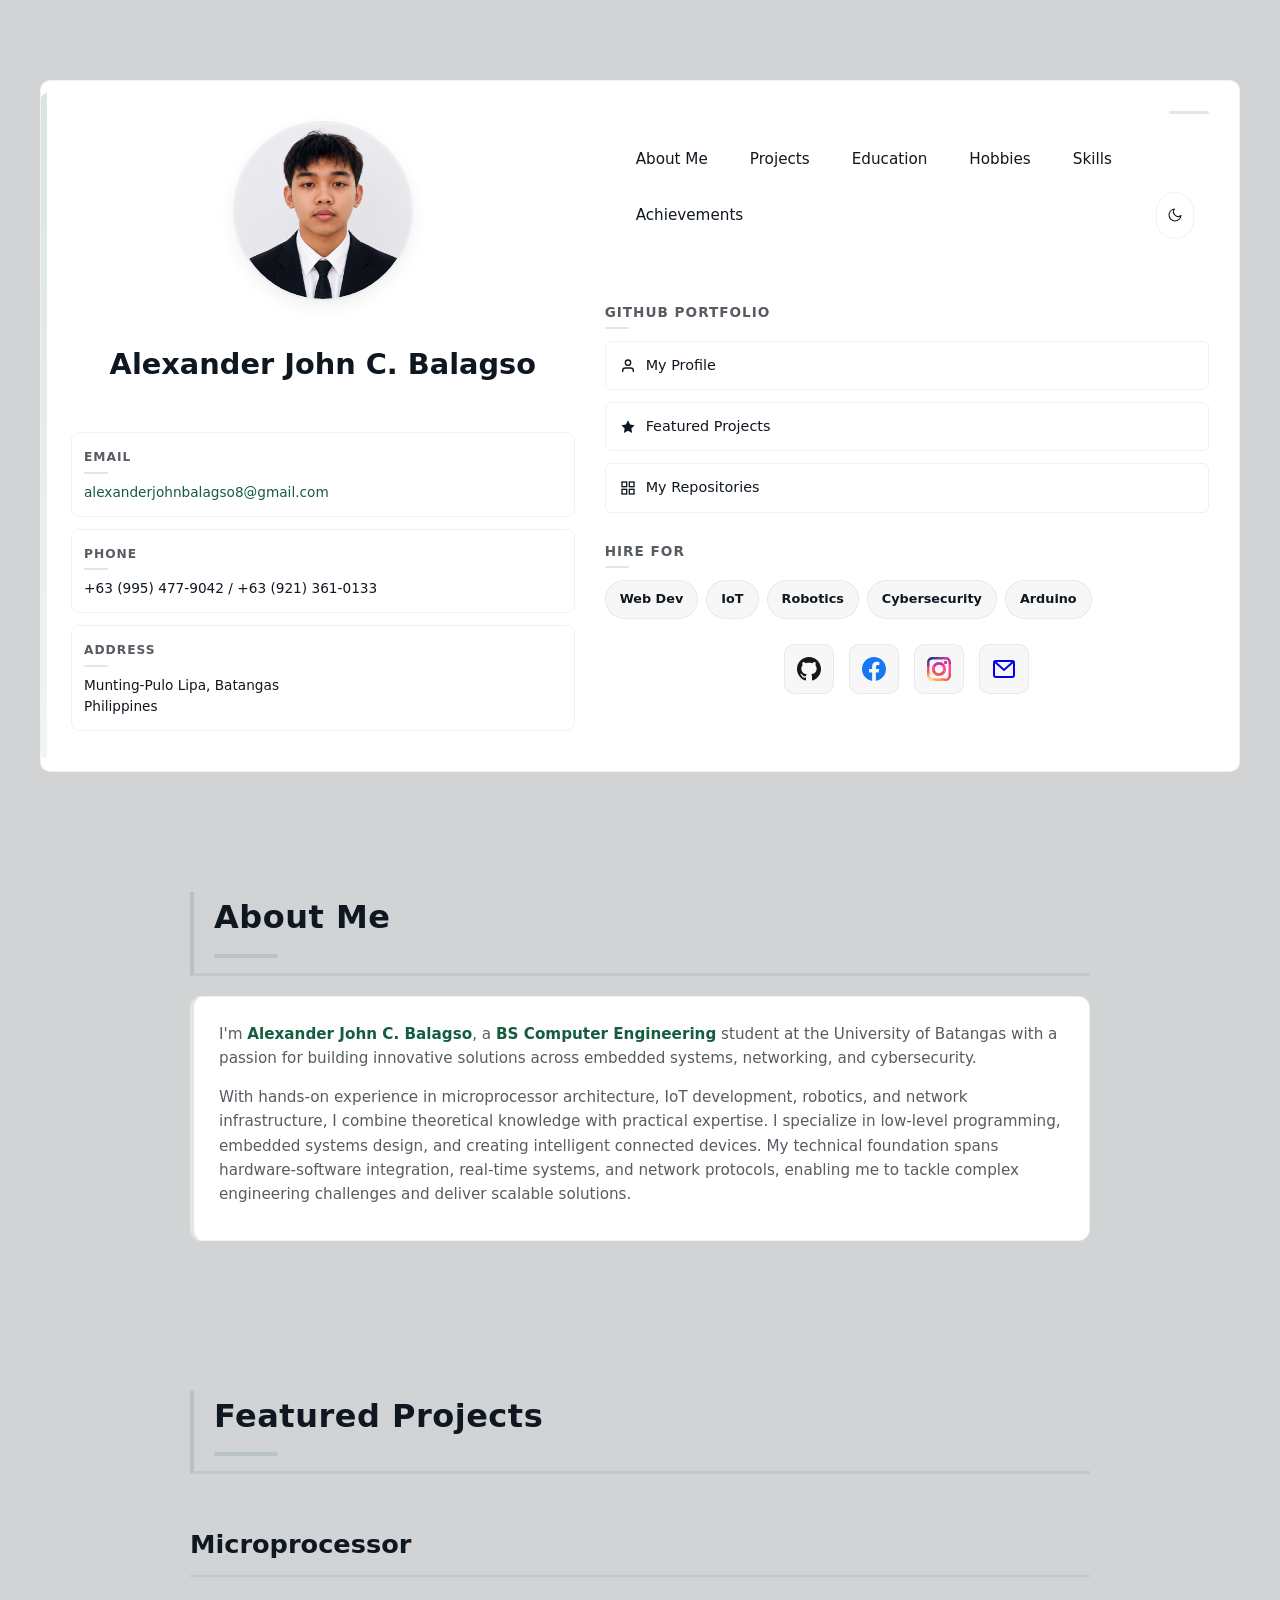
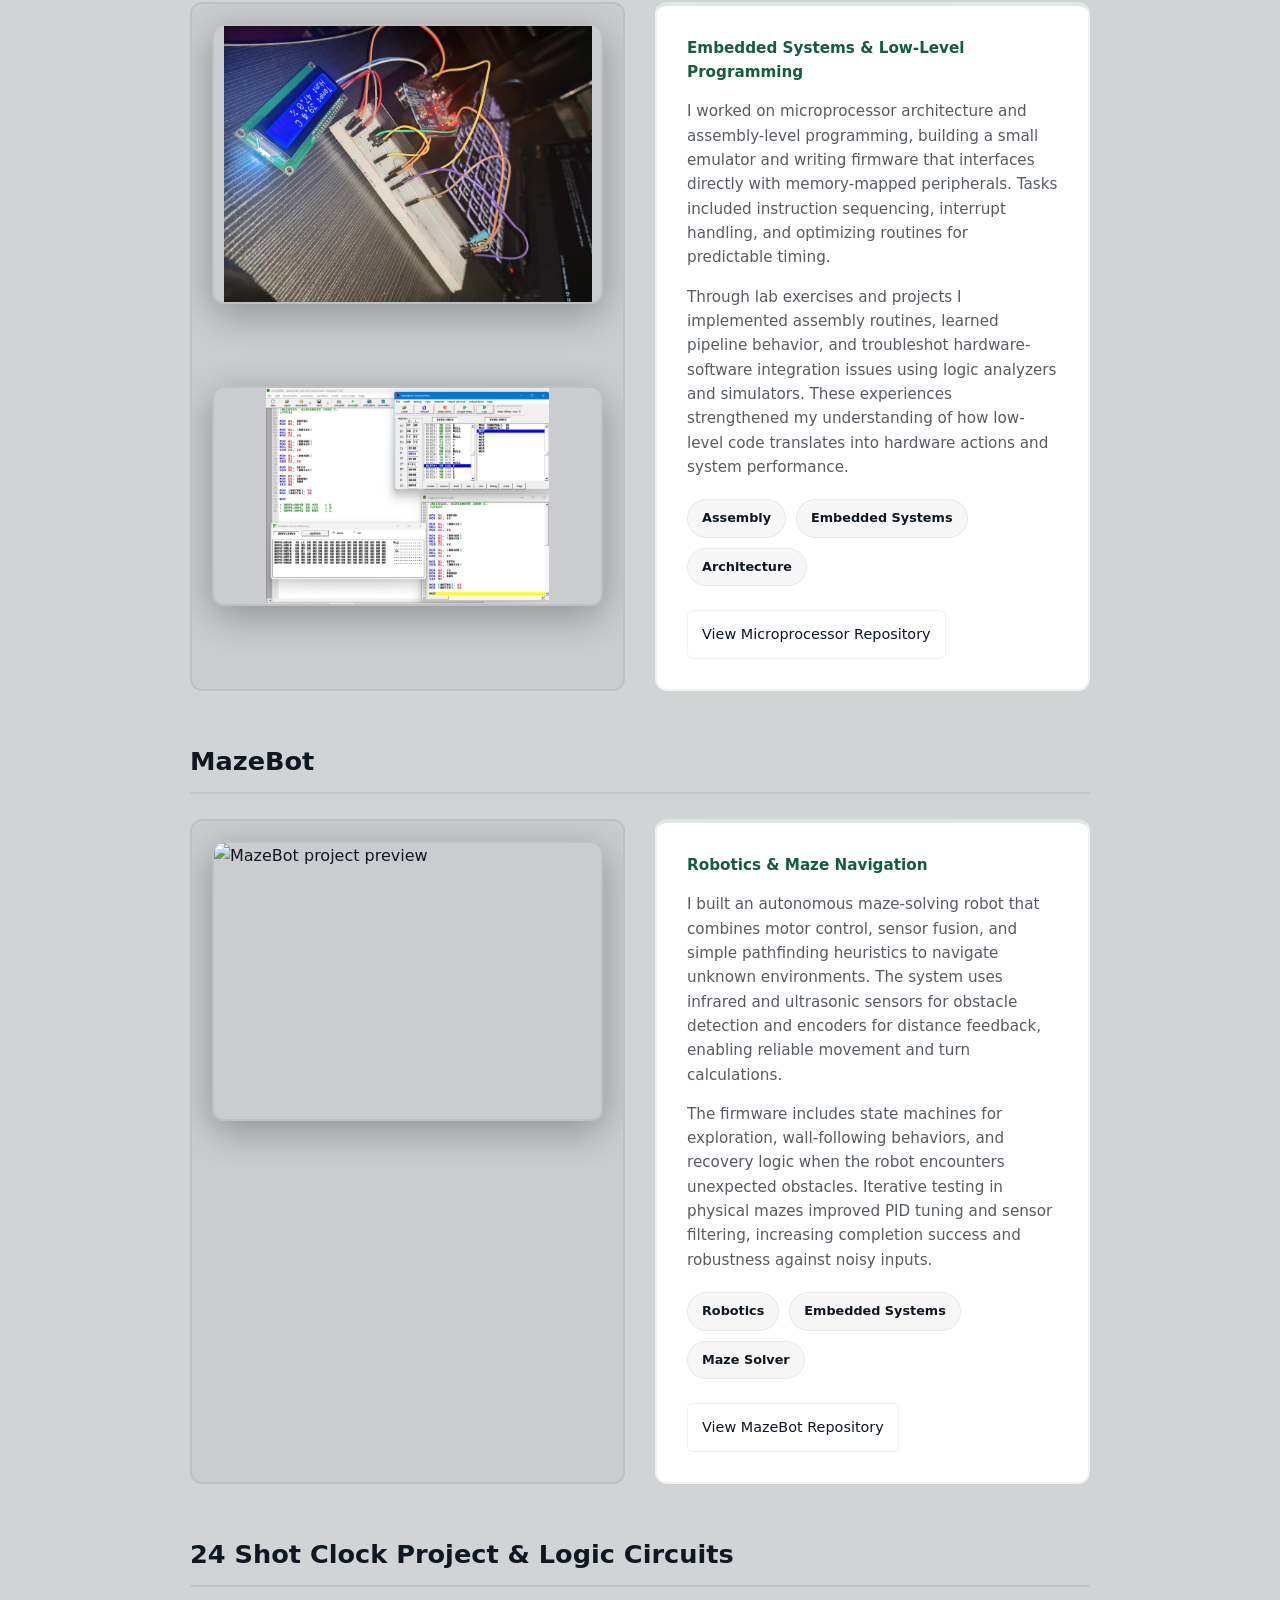
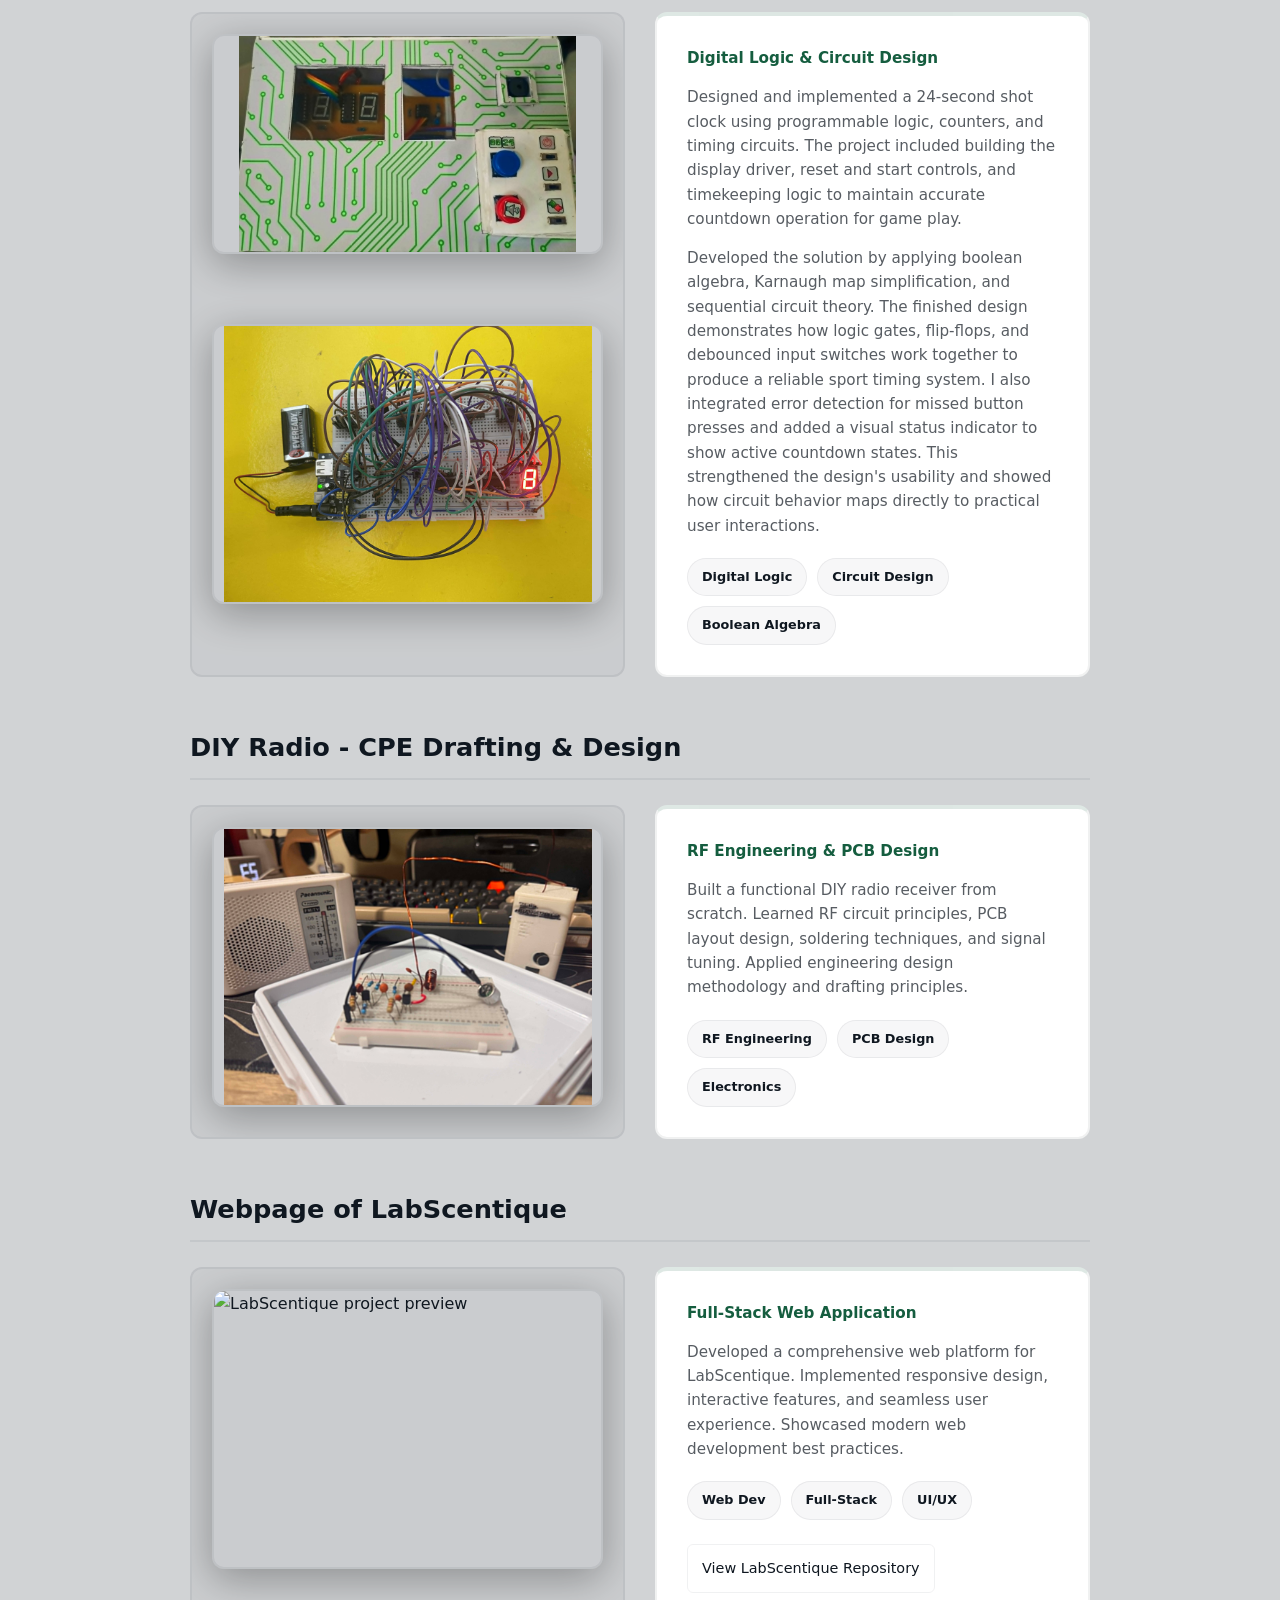
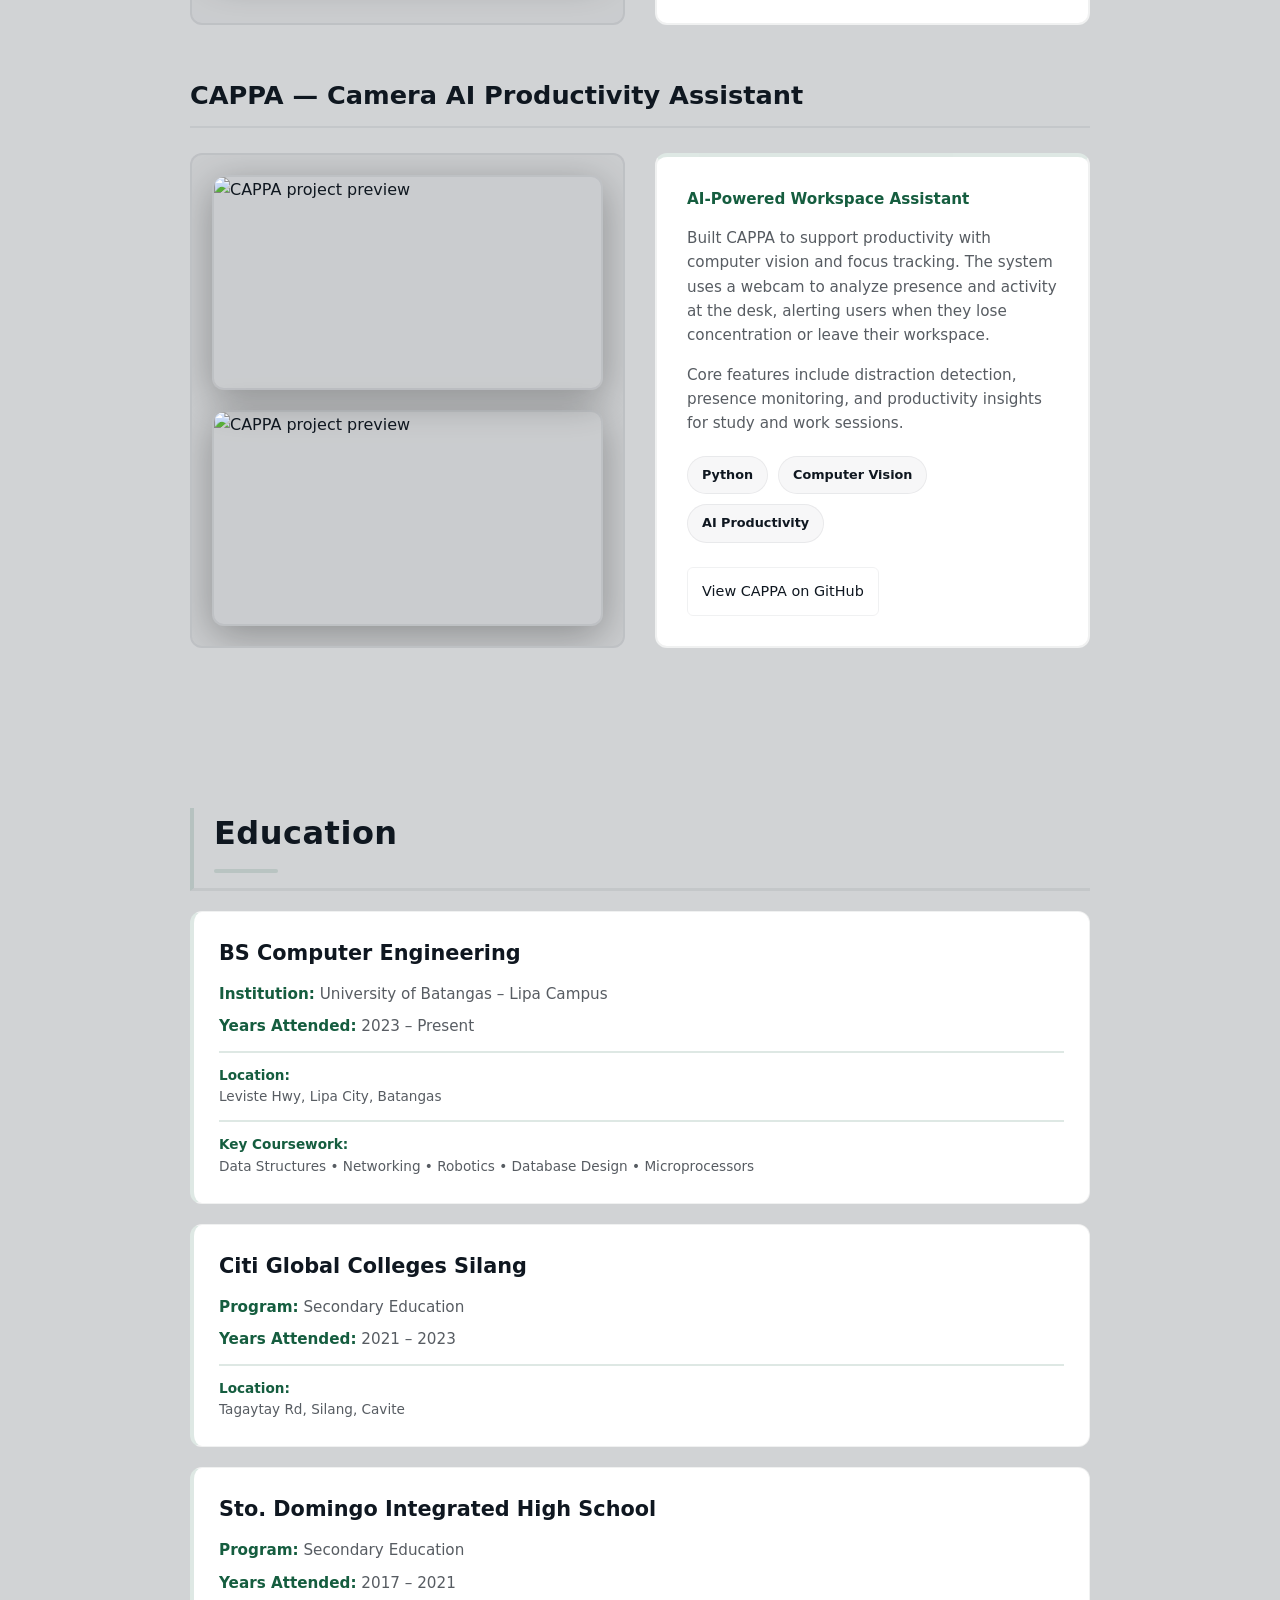
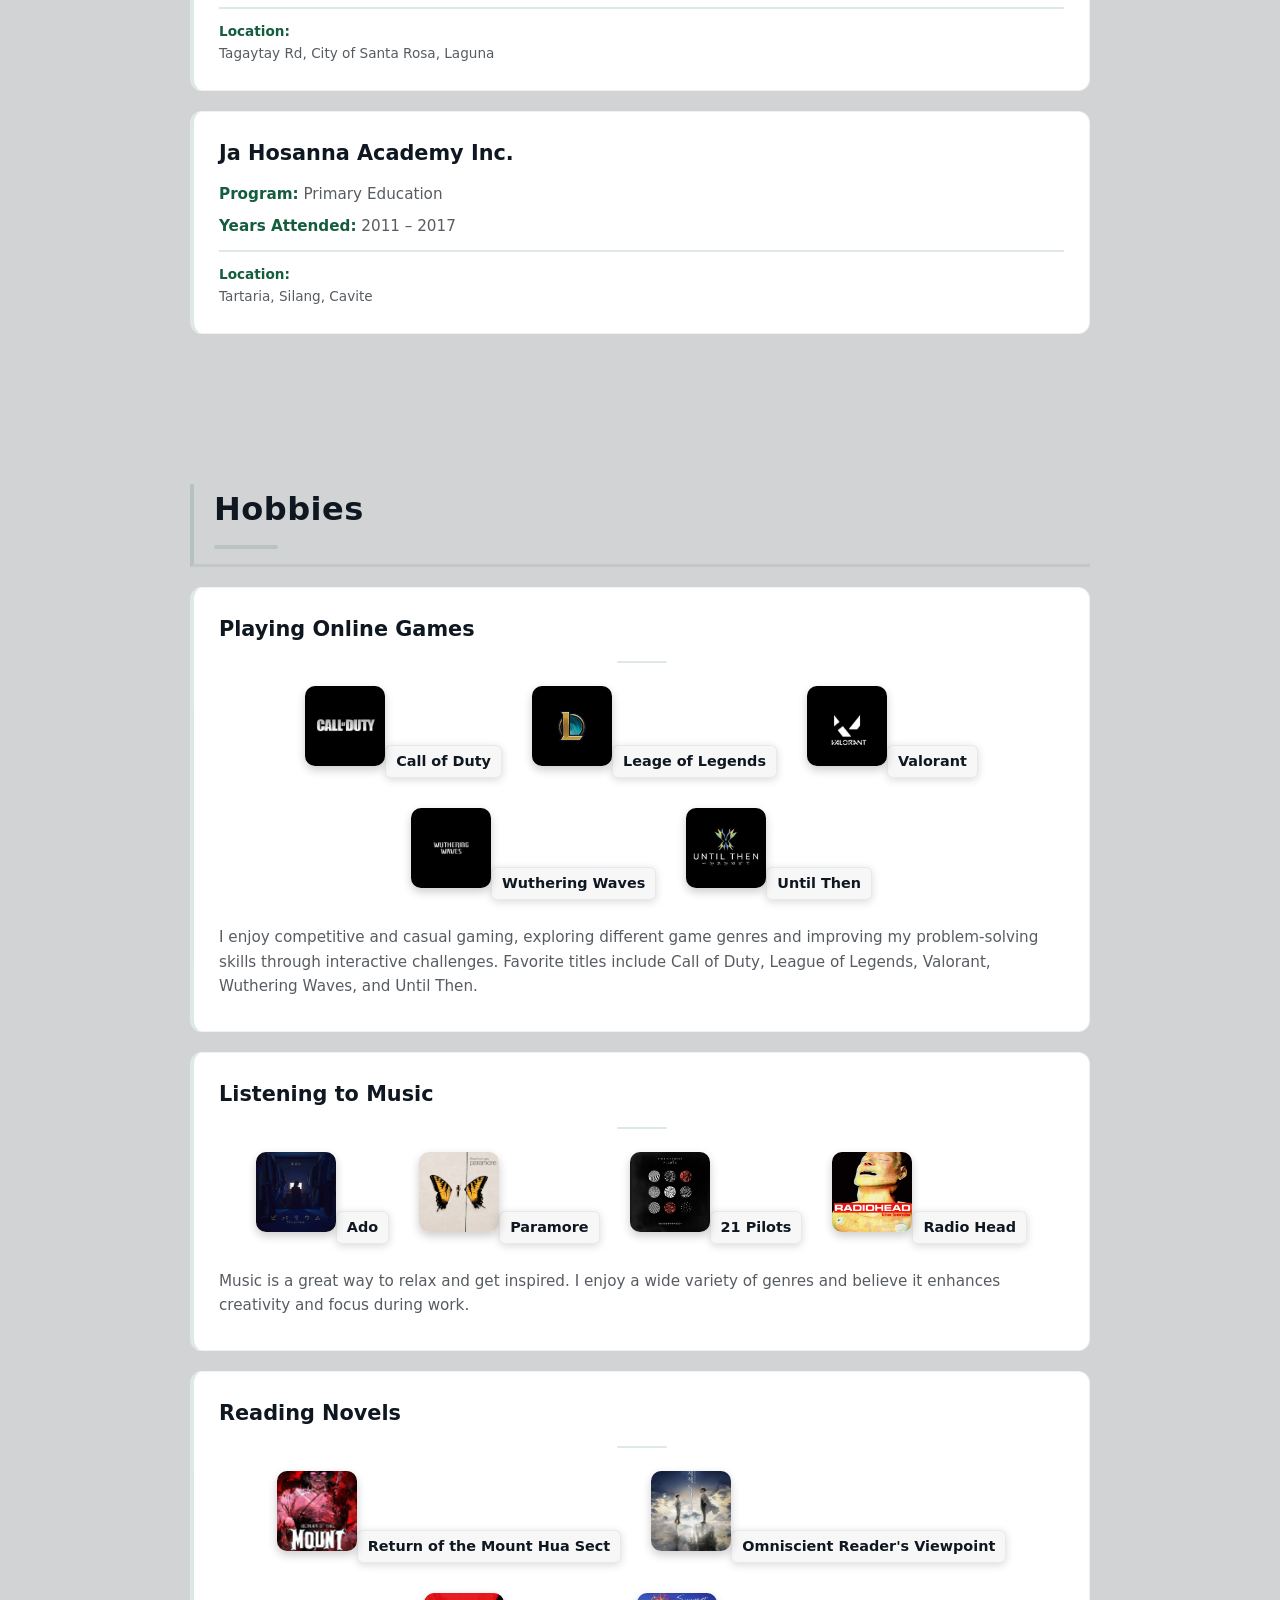
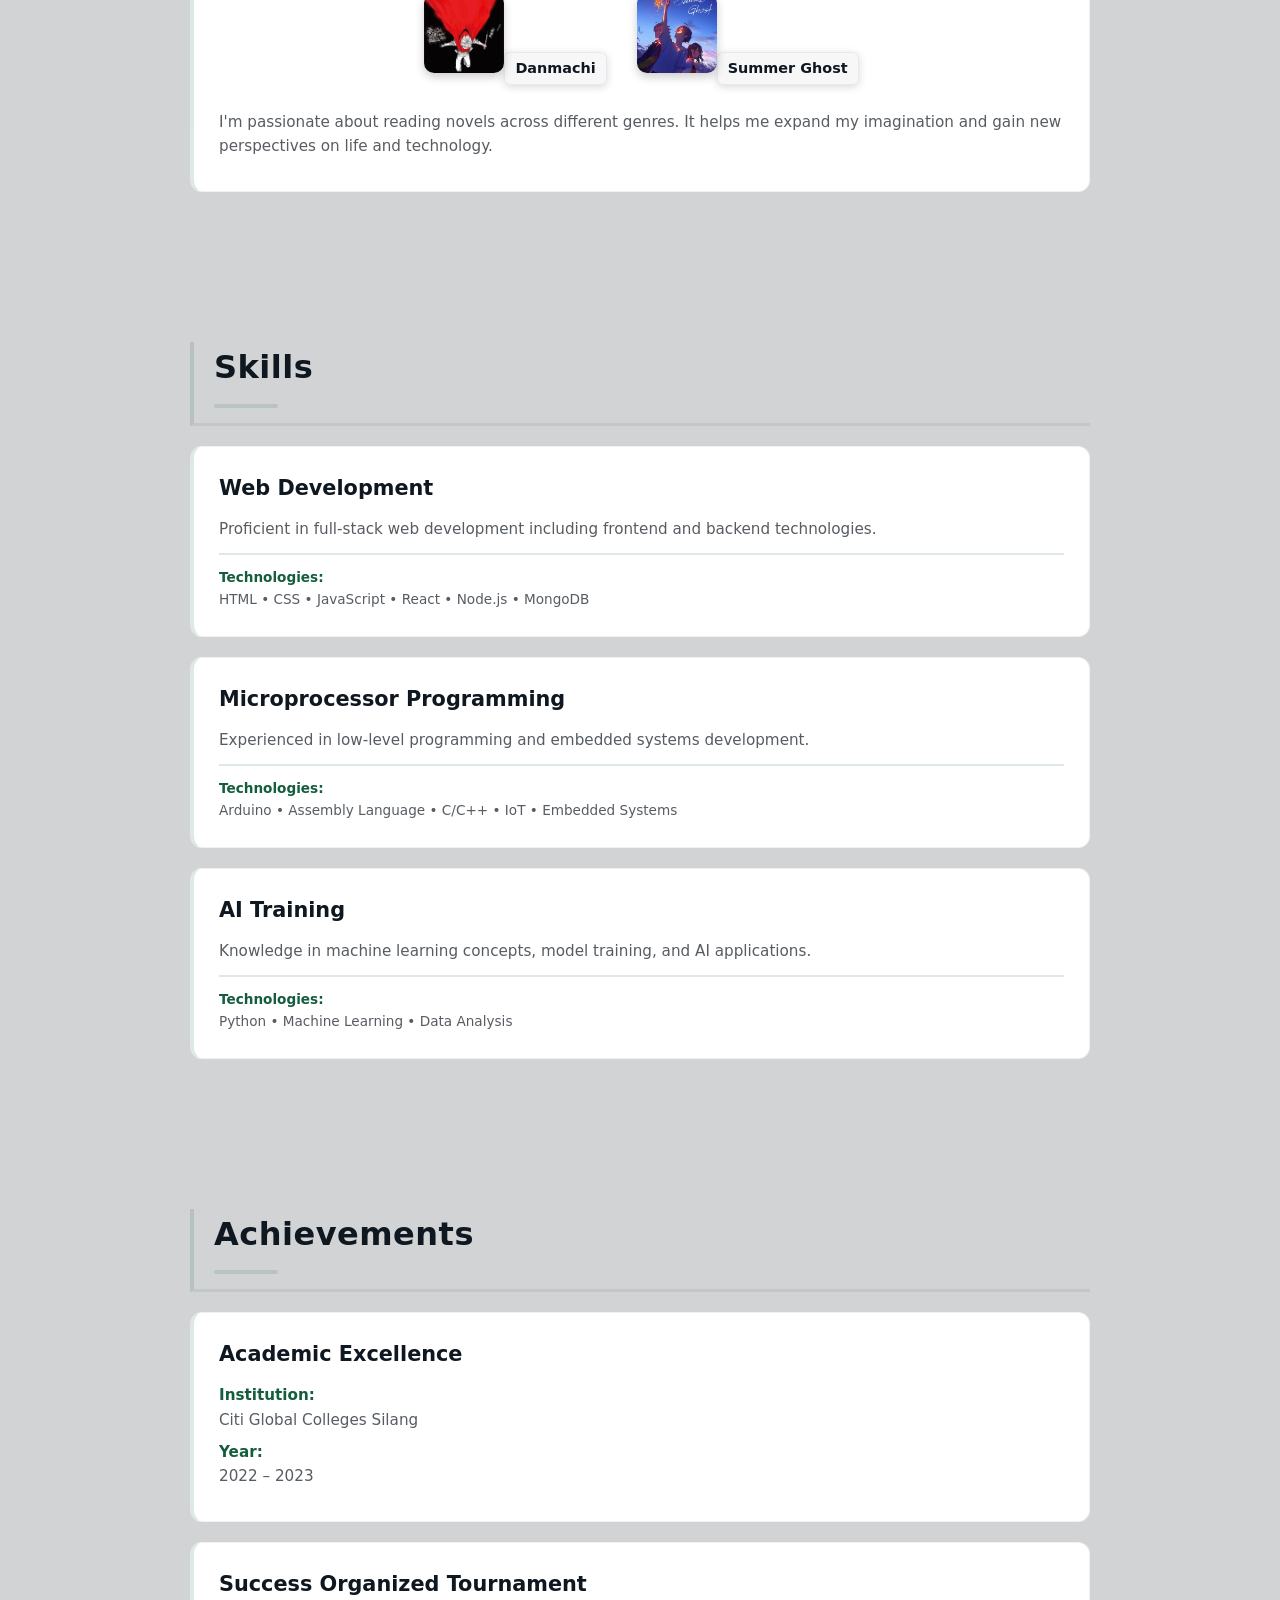
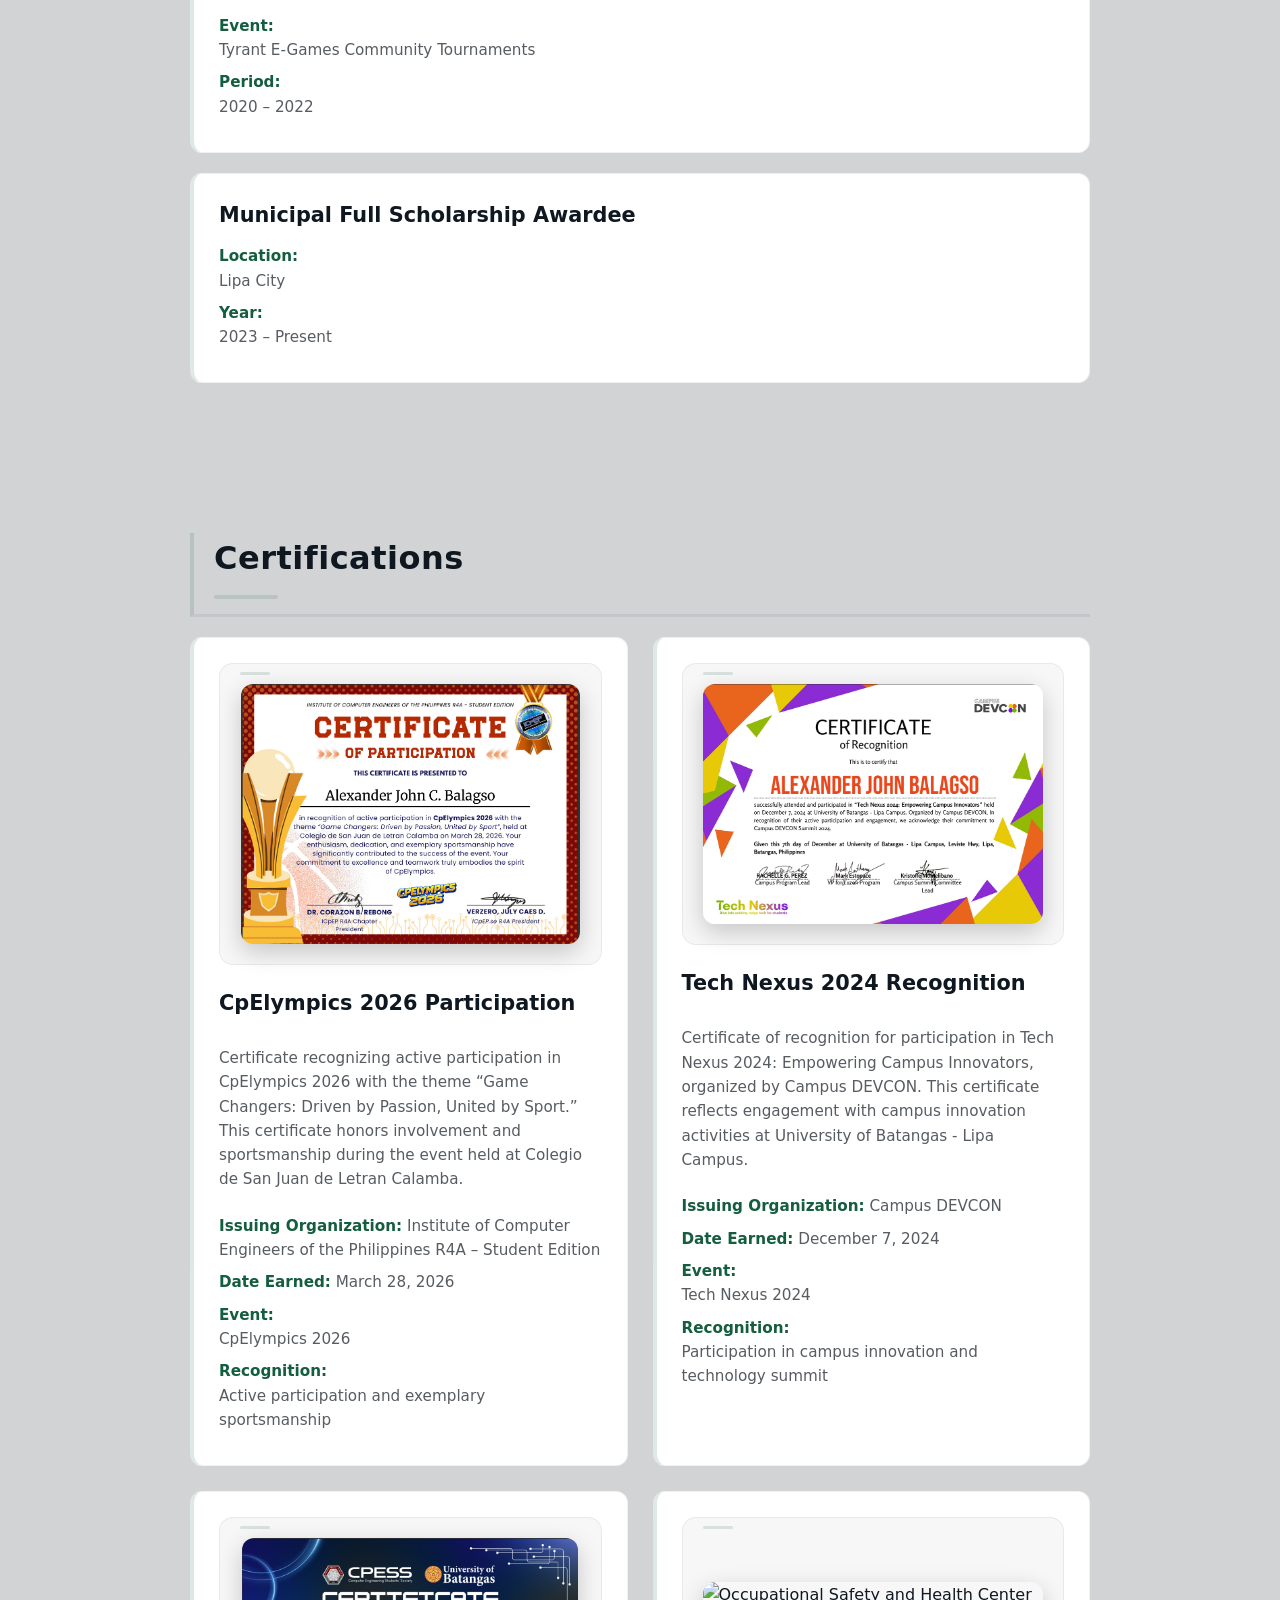
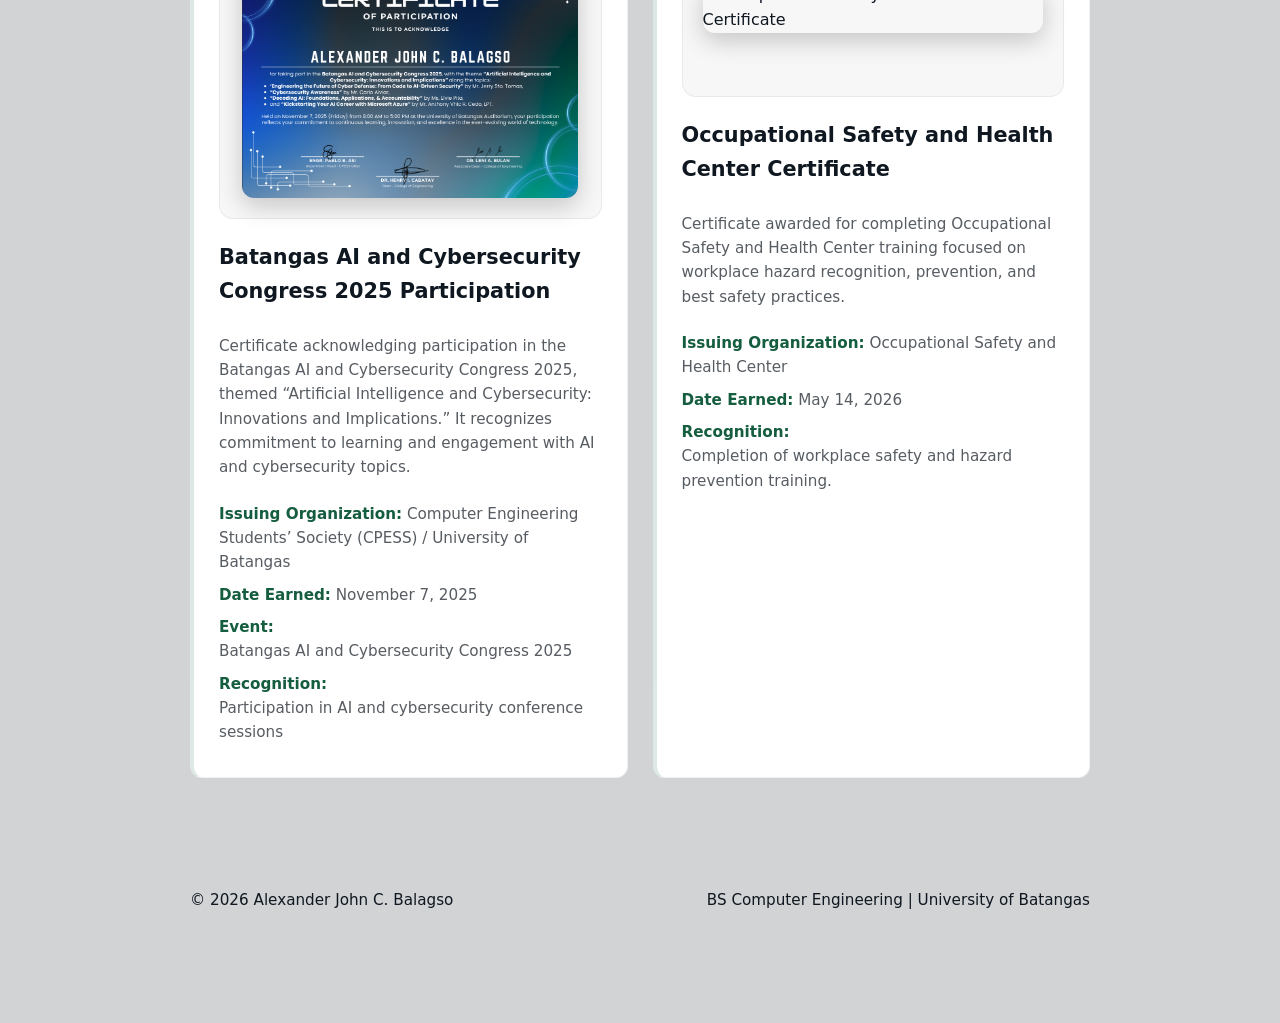
==== index.html @ 4a4a16a1 "Replace videos with images and add thumbnails Remove large project video files and replace in-page v" ====
<!DOCTYPE html>
<html lang="en">
<head>
  <meta charset="UTF-8">
  <meta name="viewport" content="width=device-width, initial-scale=1.0">
  <title>Alexander John C. Balagso - Portfolio</title>
  <link rel="stylesheet" href="styles.css">
</head>
<body>
  <div class="container">
    <!-- Main Content -->
    <div class="main-content">
      <!-- Hero Section with Profile -->
      <section class="hero-section">
        <div class="hero-content">
          <div class="hero-profile">
            <div class="profile-image-wrapper">
              <div class="profile-image">
                <img src="assets/Profile.jpg" alt="Profile">
              </div>
            </div>
            <h1>Alexander John C. Balagso</h1>
            <div class="profile-info-row">
              <div class="info-block">
                <div class="info-label">Email</div>
                <div class="info-content">
                  <a href="mailto:alexanderjohnbalagso8@gmail.com">alexanderjohnbalagso8@gmail.com</a>
                </div>
              </div>
              <div class="info-block">
                <div class="info-label">Phone</div>
                <div class="info-content">+63 (995) 477-9042 / +63 (921) 361-0133</div>
              </div>
              <div class="info-block">
                <div class="info-label">Address</div>
                <div class="info-content">
                  Munting-Pulo Lipa, Batangas<br>
                  Philippines
                </div>
              </div>
            </div>
          </div>

          <div class="hero-info">
            <nav class="hero-navigation">
              <a href="#aboutme" class="nav-link">About Me</a>
              <a href="#projects" class="nav-link">Projects</a>
              <a href="#education" class="nav-link">Education</a>
              <a href="#hobbies" class="nav-link">Hobbies</a>
              <a href="#skills" class="nav-link">Skills</a>
              <a href="#achievements" class="nav-link">Achievements</a>
              <button id="theme-toggle" class="theme-toggle" aria-label="Toggle theme" aria-pressed="false"></button>
            </nav>

            <div class="portfolio-section">
              <div class="info-label">GitHub Portfolio</div>
              <div class="portfolio-links">
                <a href="https://github.com/Comp-Alex" target="_blank" class="portfolio-link">
                  <svg viewBox="0 0 24 24" fill="none" stroke="currentColor" stroke-width="2" width="16" height="16">
                    <path d="M20 21v-2a4 4 0 0 0-4-4H8a4 4 0 0 0-4 4v2"></path>
                    <circle cx="12" cy="7" r="4"></circle>
                  </svg>
                  My Profile
                </a>
                <a href="https://github.com/Comp-Alex/LabScentique" target="_blank" class="portfolio-link">
                  <svg viewBox="0 0 24 24" fill="currentColor" width="16" height="16">
                    <path d="M12 2l3.09 6.26L22 9.27l-5 4.87 1.18 6.88L12 17.77l-6.18 3.25L7 14.14 2 9.27l6.91-1.01L12 2z"/>
                  </svg>
                  Featured Projects
                </a>
                <a href="https://github.com/Comp-Alex?tab=repositories" target="_blank" class="portfolio-link">
                  <svg viewBox="0 0 24 24" fill="none" stroke="currentColor" stroke-width="2" width="16" height="16">
                    <rect x="3" y="3" width="7" height="7"></rect>
                    <rect x="14" y="3" width="7" height="7"></rect>
                    <rect x="14" y="14" width="7" height="7"></rect>
                    <rect x="3" y="14" width="7" height="7"></rect>
                  </svg>
                  My Repositories
                </a>
              </div>
            </div>

            <div class="hire-section">
              <div class="info-label">Hire For</div>
              <div class="tag-list">
                <div class="hire-tag">Web Dev</div>
                <div class="hire-tag">IoT</div>
                <div class="hire-tag">Robotics</div>
                <div class="hire-tag">Cybersecurity</div>
                <div class="hire-tag">Arduino</div>
              </div>
            </div>

            <div class="social-links">
              <a href="https://github.com/Comp-Alex" target="_blank" title="GitHub" class="github-icon">
                <svg viewBox="0 0 24 24" fill="#181717" xmlns="http://www.w3.org/2000/svg">
                  <path d="M12 0c-6.626 0-12 5.373-12 12 0 5.302 3.438 9.8 8.207 11.387.599.111.793-.261.793-.577v-2.234c-3.338.726-4.033-1.416-4.033-1.416-.546-1.387-1.333-1.756-1.333-1.756-1.089-.745.083-.729.083-.729 1.205.084 1.839 1.237 1.839 1.237 1.07 1.834 2.807 1.304 3.492.997.107-.775.418-1.305.762-1.604-2.665-.305-5.467-1.334-5.467-5.931 0-1.311.469-2.381 1.236-3.221-.124-.303-.535-1.524.117-3.176 0 0 1.008-.322 3.301 1.23.957-.266 1.983-.399 3.003-.404 1.02.005 2.047.138 3.006.404 2.291-1.552 3.297-1.23 3.297-1.23.653 1.653.242 2.874.118 3.176.77.84 1.235 1.911 1.235 3.221 0 4.609-2.807 5.624-5.479 5.921.43.372.823 1.102.823 2.222v3.293c0 .319.192.694.801.576 4.765-1.589 8.199-6.086 8.199-11.386 0-6.627-5.373-12-12-12z"/>
                </svg>
              </a>
              <a href="https://www.facebook.com/Alexsu19" target="_blank" title="Facebook">
                <svg viewBox="0 0 24 24" fill="#1877F2" xmlns="http://www.w3.org/2000/svg">
                  <path d="M24 12.073c0-6.627-5.373-12-12-12s-12 5.373-12 12c0 5.99 4.388 10.954 10.125 11.854v-8.385H7.078v-3.47h3.047V9.43c0-3.007 1.792-4.669 4.533-4.669 1.312 0 2.686.235 2.686.235v2.953H15.83c-1.491 0-1.956.925-1.956 1.874v2.25h3.328l-.532 3.47h-2.796v8.385C19.612 23.027 24 18.062 24 12.073z"/>
                </svg>
              </a>
              <a href="https://www.instagram.com/alexander_balagso" target="_blank" title="Instagram">
                <svg viewBox="0 0 512 512" xmlns="http://www.w3.org/2000/svg">
                  <path style="fill:#FDE494;" d="M114.759,512h61.103l-96.414-61.793L0.198,403.898C3.659,464.09,53.716,512,114.759,512z"/>
                  <path style="fill:#FEA150;" d="M335.448,476.69l-69.006-17.655H114.759c-34.072,0-61.793-27.721-61.793-61.793v-33.876
            	l-26.483-28.42L0,339.628v57.613c0,2.236,0.072,4.454,0.198,6.657L175.862,512h208.767L335.448,476.69z"/>
                  <path style="fill:#FF5D4A;" d="M441.655,440.14c-11.244,11.637-26.993,18.894-44.414,18.894H266.442L384.629,512h12.612
            	c41.202,0,77.396-21.829,97.64-54.527l-27.022-16.094L441.655,440.14z"/>
                  <path style="fill:#E45261;" d="M459.034,326.014v71.228c0,16.652-6.633,31.775-17.379,42.899l53.227,17.333
            	C505.728,439.954,512,419.318,512,397.241v-62.805l-27.396-15.391L459.034,326.014z"/>
                  <polygon style="fill:#FF4D95;" points="512,149.19 483.797,142.474 459.034,157.3 459.034,326.014 512,334.436 "/>
                  <path style="fill:#CB319C;" d="M512,114.759c0-57.633-42.708-105.473-98.136-113.55L344.43,30.101l-35.183,22.865h87.994
            	c34.072,0,61.793,27.721,61.793,61.793V157.3L512,149.19V114.759z"/>
                  <path style="fill:#8A3293;" d="M317.732,0l-65.682,24.636l-51.805,28.33h109.002L413.864,1.208C408.435,0.417,402.887,0,397.241,0
            	H317.732z"/>
                  <path style="fill:#FF5D4A;" d="M256,406.069c18.358,0,35.954-3.32,52.226-9.38l-86.02-39.047l-91.178-18.657
            	C157.946,379.39,203.913,406.069,256,406.069z"/>
                  <path style="fill:#E45261;" d="M329.153,305.358c-15.883,23.465-42.748,38.918-73.153,38.918c-40.273,0-74.308-27.118-84.867-64.046
            	l-23.682-14.801l-40.847,4.538c2.353,25.345,11.014,48.887,24.425,69.017l177.198,57.705c38.303-14.264,69.237-43.757,85.458-81.068
            	l-31.753-16.085L329.153,305.358z"/>
                  <g>
            	<path style="fill:#FF4D95;" d="M167.724,256c0-21.878,8.018-41.907,21.247-57.346l-37.658-5.268l-38.25,16.892
            		c-4.625,14.422-7.132,29.784-7.132,45.722c0,4.712,0.244,9.365,0.671,13.966l64.53,10.262
            		C168.929,272.524,167.724,264.403,167.724,256z"/>
            	<path style="fill:#FF4D95;" d="M406.069,256c0-32.138-10.159-61.946-27.428-86.39l-37.397-5.308l-38.418,16.917
            		c24.873,15.631,41.45,43.298,41.45,74.781c0,18.27-5.58,35.261-15.123,49.358l64.531,10.262
            		C401.634,297.334,406.069,277.18,406.069,256z"/>
                  </g>
                  <g>
            	<path style="fill:#CB319C;" d="M256,167.724c17.194,0,33.242,4.959,46.826,13.495l75.815-11.609
            		c-27.196-38.493-72.03-63.679-122.641-63.679c-66.81,0-123.554,43.889-142.937,104.345l75.908-11.624
            		C205.173,179.742,229.203,167.724,256,167.724z"/>
            	<path style="fill:#CB319C;" d="M397.241,150.069c19.47,0,35.31-15.84,35.31-35.31s-15.84-35.31-35.31-35.31
            		c-19.47,0-35.31,15.84-35.31,35.31S377.771,150.069,397.241,150.069z"/>
                  </g>
                  <polygon style="fill:#FF5D4A;" points="52.966,313.564 27.47,300.847 0,296.316 0,339.629 52.966,363.366 "/>
                  <polygon style="fill:#E45261;" points="0,253.014 0,296.316 52.966,313.564 52.966,261.437 25.446,251.543 "/>
                  <polygon style="fill:#FF4D95;" points="52.966,219.479 25.749,219.233 0,227.59 0,253.014 52.966,261.437 "/>
                  <polygon style="fill:#CB319C;" points="52.966,179.757 24.911,182.603 0,205.962 0,227.59 52.966,219.479 "/>
                  <polygon style="fill:#8A3293;" points="0,205.962 52.966,179.757 52.966,119.362 21.9,122.333 0,143.241 "/>
                  <path style="fill:#523494;" d="M205.059,0L84.206,46.481L1.387,96.928C0.477,102.741,0,108.695,0,114.759v28.482l52.966-23.878
            	v-4.605c0-34.072,27.721-61.793,61.793-61.793h85.487L317.732,0H205.059z"/>
                  <path style="fill:#2D2D87;" d="M114.759,0C57.545,0,9.978,42.088,1.387,96.928L205.059,0H114.759z"/>
                </svg>
              </a>
              <a href="mailto:alexanderjohnbalagso8@gmail.com" target="_blank" title="Gmail">
                <svg viewBox="0 0 24 24" fill="none" stroke="currentColor" stroke-width="2">
                  <rect x="2" y="4" width="20" height="16" rx="2"></rect>
                  <path d="M22 4 L12 13 L2 4"></path>
                </svg>
              </a>
            </div>
          </div>
        </div>
      </section>
   
      <!-- About Me Section -->
      <div class="detail-section" id="aboutme">
        <h2 class="section-title">About Me</h2>
        <div class="detail-cards">
          <div class="detail-card">
            <p>I'm <span class="highlight">Alexander John C. Balagso</span>, a <span class="program">BS Computer Engineering</span> student at the University of Batangas with a passion for building innovative solutions across embedded systems, networking, and cybersecurity.</p>
            <p style="margin-top: 15px;">With hands-on experience in microprocessor architecture, IoT development, robotics, and network infrastructure, I combine theoretical knowledge with practical expertise. I specialize in low-level programming, embedded systems design, and creating intelligent connected devices. My technical foundation spans hardware-software integration, real-time systems, and network protocols, enabling me to tackle complex engineering challenges and deliver scalable solutions.</p>
          </div>
        </div>
      </div>

      <!-- Featured Projects Section -->
      <div class="detail-section" id="projects">
        <h2 class="section-title">Featured Projects</h2>
        
        <!-- Microprocessor Project -->
        <div class="project-category">
          <h3 class="project-category-title">Microprocessor</h3>
          <div class="project-container">
            <div class="project-collage">
              <img src="assets/Micrprocessor.jpg" alt="Microprocessor" class="collage-img collage-main">
              <img src="assets/MicroprocessorEmu.jpg" alt="Microprocessor Emulator" class="collage-img collage-secondary">
            </div>
            <div class="project-details">
              <p><strong>Embedded Systems & Low-Level Programming</strong></p>
              <p>I worked on microprocessor architecture and assembly-level programming, building a small emulator and writing firmware that interfaces directly with memory-mapped peripherals. Tasks included instruction sequencing, interrupt handling, and optimizing routines for predictable timing.</p>
              <p>Through lab exercises and projects I implemented assembly routines, learned pipeline behavior, and troubleshot hardware-software integration issues using logic analyzers and simulators. These experiences strengthened my understanding of how low-level code translates into hardware actions and system performance.</p>
              <div class="project-tags">
                <span class="tag">Assembly</span>
                <span class="tag">Embedded Systems</span>
                <span class="tag">Architecture</span>
              </div>
              <div class="project-links">
                <a class="portfolio-link" href="https://github.com/Comp-Alex/Microprocessor-Lab-Activities" target="_blank" rel="noreferrer">View Microprocessor Repository</a>
              </div>
            </div>
          </div>
        </div>

        <!-- MazeBot Featured Project -->
        <div class="project-category">
          <h3 class="project-category-title">MazeBot</h3>
          <div class="project-container">
            <div class="project-collage">
              <img src="assets/Mazebot.jpg" alt="MazeBot project preview" class="collage-img collage-main">
            </div>
            <div class="project-details">
              <p><strong>Robotics & Maze Navigation</strong></p>
              <p>I built an autonomous maze-solving robot that combines motor control, sensor fusion, and simple pathfinding heuristics to navigate unknown environments. The system uses infrared and ultrasonic sensors for obstacle detection and encoders for distance feedback, enabling reliable movement and turn calculations.</p>
              <p>The firmware includes state machines for exploration, wall-following behaviors, and recovery logic when the robot encounters unexpected obstacles. Iterative testing in physical mazes improved PID tuning and sensor filtering, increasing completion success and robustness against noisy inputs.</p>
              <div class="project-tags">
                <span class="tag">Robotics</span>
                <span class="tag">Embedded Systems</span>
                <span class="tag">Maze Solver</span>
              </div>
              <div class="project-links">
                <a class="portfolio-link" href="https://github.com/Comp-Alex/MazeBot-Finals-in-Microprocessor-Lab" target="_blank" rel="noreferrer">View MazeBot Repository</a>
              </div>
            </div>
          </div>
        </div>

        <!-- Logic Circuits & 24 Shot Clock Project -->
        <div class="project-category">
          <h3 class="project-category-title">24 Shot Clock Project & Logic Circuits</h3>
          <div class="project-container">
            <div class="project-collage">
              <img src="assets/24SCTop.jpg" alt="24SC Circuit" class="collage-img collage-secondary">
              <img src="assets/LogicCIrcuits.jpg" alt="Logic Circuits" class="collage-img collage-main">
            </div>
            <div class="project-details">
              <p><strong>Digital Logic & Circuit Design</strong></p>
              <p>Designed and implemented a 24-second shot clock using programmable logic, counters, and timing circuits. The project included building the display driver, reset and start controls, and timekeeping logic to maintain accurate countdown operation for game play.</p>
              <p>Developed the solution by applying boolean algebra, Karnaugh map simplification, and sequential circuit theory. The finished design demonstrates how logic gates, flip-flops, and debounced input switches work together to produce a reliable sport timing system. I also integrated error detection for missed button presses and added a visual status indicator to show active countdown states. This strengthened the design's usability and showed how circuit behavior maps directly to practical user interactions.</p>
              <div class="project-tags">
                <span class="tag">Digital Logic</span>
                <span class="tag">Circuit Design</span>
                <span class="tag">Boolean Algebra</span>
              </div>
            </div>
          </div>
        </div>

        <!-- DIY Radio Transmitter Project -->
        <div class="project-category">
          <h3 class="project-category-title">DIY Radio - CPE Drafting & Design</h3>
          <div class="project-container">
            <div class="project-collage">
              <img src="assets/DIYRadio.jpg" alt="DIY Radio" class="collage-img collage-main">
            </div>
            <div class="project-details">
              <p><strong>RF Engineering & PCB Design</strong></p>
              <p>Built a functional DIY radio receiver from scratch. Learned RF circuit principles, PCB layout design, soldering techniques, and signal tuning. Applied engineering design methodology and drafting principles.</p>
              <div class="project-tags">
                <span class="tag">RF Engineering</span>
                <span class="tag">PCB Design</span>
                <span class="tag">Electronics</span>
              </div>
            </div>
          </div>
        </div>

        <!-- LabScentique Webpage -->
        <div class="project-category">
          <h3 class="project-category-title">Webpage of LabScentique</h3>
          <div class="project-container">
            <div class="project-collage">
              <img src="assets/LabScentique.jpg" alt="LabScentique project preview" class="collage-img collage-main">
            </div>
            <div class="project-details">
              <p><strong>Full-Stack Web Application</strong></p>
              <p>Developed a comprehensive web platform for LabScentique. Implemented responsive design, interactive features, and seamless user experience. Showcased modern web development best practices.</p>
              <div class="project-tags">
                <span class="tag">Web Dev</span>
                <span class="tag">Full-Stack</span>
                <span class="tag">UI/UX</span>
              </div>
              <div class="project-links">
                <a class="portfolio-link" href="https://github.com/Comp-Alex/LabScentique" target="_blank" rel="noreferrer">View LabScentique Repository</a>
              </div>
            </div>
          </div>
        </div>

        <!-- CAPPA Project -->
        <div class="project-category">
          <h3 class="project-category-title">CAPPA — Camera AI Productivity Assistant</h3>
          <div class="project-container">
            <div class="project-collage">
              <img src="assets/CAPPAFocus.jpg" alt="CAPPA project preview" class="collage-img collage-main">
              <img src="assets/CAPPANFocus.jpg" alt="CAPPA project preview" class="collage-img collage-main">
            </div>
            <div class="project-details">
              <p><strong>AI-Powered Workspace Assistant</strong></p>
              <p>Built CAPPA to support productivity with computer vision and focus tracking. The system uses a webcam to analyze presence and activity at the desk, alerting users when they lose concentration or leave their workspace.</p>
              <p>Core features include distraction detection, presence monitoring, and productivity insights for study and work sessions.</p>
              <div class="project-tags">
                <span class="tag">Python</span>
                <span class="tag">Computer Vision</span>
                <span class="tag">AI Productivity</span>
              </div>
              <div class="project-links">
                <a class="portfolio-link" href="https://github.com/2320633/Control-System-Camera-AI-Powered-Productivity-Assistant-CAPPA-" target="_blank" rel="noreferrer">View CAPPA on GitHub</a>
              </div>
            </div>
          </div>
        </div>
      </div>

      <!-- Education Section -->
    <div class="detail-section" id="education">
      <h2 class="section-title">Education</h2>
      <div class="detail-cards">
        <div class="detail-card">
          <h3>BS Computer Engineering</h3>
          <p><strong>Institution:</strong> University of Batangas – Lipa Campus</p>
          <p><strong>Years Attended:</strong> 2023 – Present</p>
          <div class="detail-label">
            <strong>Location:</strong><br>
            Leviste Hwy, Lipa City, Batangas
          </div>
          <div class="detail-label">
            <strong>Key Coursework:</strong><br>
            Data Structures • Networking • Robotics • Database Design • Microprocessors
          </div>
        </div>
        <div class="detail-card">
          <h3>Citi Global Colleges Silang</h3>
          <p><strong>Program:</strong> Secondary Education</p>
          <p><strong>Years Attended:</strong> 2021 – 2023</p>
          <div class="detail-label">
            <strong>Location:</strong><br>
            Tagaytay Rd, Silang, Cavite
          </div>
        </div>
        <div class="detail-card">
          <h3>Sto. Domingo Integrated High School</h3>
          <p><strong>Program:</strong> Secondary Education</p>
          <p><strong>Years Attended:</strong> 2017 – 2021</p>
          <div class="detail-label">
            <strong>Location:</strong><br>
            Tagaytay Rd, City of Santa Rosa, Laguna
          </div>
        </div>
        <div class="detail-card">
          <h3>Ja Hosanna Academy Inc.</h3>
          <p><strong>Program:</strong> Primary Education</p>
          <p><strong>Years Attended:</strong> 2011 – 2017</p>
          <div class="detail-label">
            <strong>Location:</strong><br>
            Tartaria, Silang, Cavite
          </div>
        </div>
      </div>
    </div>

    <!-- Hobbies Section -->
    <div class="detail-section" id="hobbies">
      <h2 class="section-title">Hobbies</h2>
      <div class="detail-cards">
        <div class="detail-card">
          <h3>Playing Online Games</h3>
          <div class="hobby-gallery">
            <figure style="display:inline-block; margin:10px; text-align:center;">
              <img src="assets/COD.jpg" alt="Call of Duty" style="width:80px; height:80px; object-fit:cover; border-radius:10px;"><figcaption>Call of Duty</figcaption>
            </figure>
            <figure style="display:inline-block; margin:10px; text-align:center;">
              <img src="assets/LoL.jpg" alt="League of Legends" style="width:80px; height:80px; object-fit:cover; border-radius:10px;"><figcaption>Leage of Legends</figcaption>
            </figure>
            <figure style="display:inline-block; margin:10px; text-align:center;">
              <img src="assets/Valo.jpg" alt="Valorant" style="width:80px; height:80px; object-fit:cover; border-radius:10px;"><figcaption>Valorant</figcaption>
            </figure>
            <figure style="display:inline-block; margin:10px; text-align:center;">
              <img src="assets/Wuwa.jpg" alt="Wuthering Waves" style="width:80px; height:80px; object-fit:cover; border-radius:10px;"><figcaption>Wuthering Waves</figcaption>
            </figure>
            <figure style="display:inline-block; margin:10px; text-align:center;">
              <img src="assets/Until Then.webp" alt="Until Then" style="width:80px; height:80px; object-fit:cover; border-radius:10px;"><figcaption>Until Then</figcaption>
            </figure>
          </div>
          <p>I enjoy competitive and casual gaming, exploring different game genres and improving my problem-solving skills through interactive challenges. Favorite titles include Call of Duty, League of Legends, Valorant, Wuthering Waves, and Until Then.</p>
        </div>
        <div class="detail-card">
          <h3>Listening to Music</h3>
          <div class="hobby-gallery">
            <figure style="display:inline-block; margin:10px; text-align:center;">
              <img src="assets/Ado.jpg" alt="Ado Album" style="width:80px; height:80px; object-fit:cover; border-radius:10px;"><figcaption>Ado</figcaption>
            </figure>
            <figure style="display:inline-block; margin:10px; text-align:center;">
              <img src="assets/Paramore.jpg" alt="Paramore Album" style="width:80px; height:80px; object-fit:cover; border-radius:10px;"><figcaption>Paramore</figcaption>
            </figure>
            <figure style="display:inline-block; margin:10px; text-align:center;">
              <img src="assets/21Pilots.jpg" alt="21 Pilots Album" style="width:80px; height:80px; object-fit:cover; border-radius:10px;"><figcaption>21 Pilots</figcaption>
            </figure>
            <figure style="display:inline-block; margin:10px; text-align:center;">
              <img src="assets/RadioHead.jpg" alt="Radio Head Album" style="width:80px; height:80px; object-fit:cover; border-radius:10px;"><figcaption>Radio Head</figcaption>
            </figure>
          </div>
          <p>Music is a great way to relax and get inspired. I enjoy a wide variety of genres and believe it enhances creativity and focus during work.</p>
        </div>
        <div class="detail-card">
          <h3>Reading Novels</h3>
          <div class="hobby-gallery">
            <figure style="display:inline-block; margin:10px; text-align:center;">
              <img src="assets/Mount-Hua.jpg" alt="Return of the Mount Hua Sect" style="width:80px; height:80px; object-fit:cover; border-radius:10px;"><figcaption>Return of the Mount Hua Sect</figcaption>
            </figure>
            <figure style="display:inline-block; margin:10px; text-align:center;">
              <img src="assets/ORV.jpg" alt="Omniscient Reader's Viewpoint" style="width:80px; height:80px; object-fit:cover; border-radius:10px;"><figcaption>Omniscient Reader's Viewpoint</figcaption>
            </figure>
            <figure style="display:inline-block; margin:10px; text-align:center;">
              <img src="assets/Danmachi.jpg" alt="Danmachi" style="width:80px; height:80px; object-fit:cover; border-radius:10px;"><figcaption>Danmachi</figcaption>
            </figure>
            <figure style="display:inline-block; margin:10px; text-align:center;">
              <img src="assets/Summer-Ghost.jpg" alt="Summer Ghost" style="width:80px; height:80px; object-fit:cover; border-radius:10px;"><figcaption>Summer Ghost</figcaption>
          </figure></figure>
          </div>
          <p>I'm passionate about reading novels across different genres. It helps me expand my imagination and gain new perspectives on life and technology.</p>
        </div>
      </div>
    </div>

    <!-- Skills Section -->
    <div class="detail-section" id="skills">
      <h2 class="section-title">Skills</h2>
      <div class="detail-cards">
        <div class="detail-card">
          <h3>Web Development</h3>
          <p>Proficient in full-stack web development including frontend and backend technologies.</p>
          <div class="detail-label">
            <strong>Technologies:</strong><br>
            HTML • CSS • JavaScript • React • Node.js • MongoDB
          </div>
        </div>
        <div class="detail-card">
          <h3>Microprocessor Programming</h3>
          <p>Experienced in low-level programming and embedded systems development.</p>
          <div class="detail-label">
            <strong>Technologies:</strong><br>
            Arduino • Assembly Language • C/C++ • IoT • Embedded Systems
          </div>
        </div>
        <div class="detail-card">
          <h3>AI Training</h3>
          <p>Knowledge in machine learning concepts, model training, and AI applications.</p>
          <div class="detail-label">
            <strong>Technologies:</strong><br>
            Python • Machine Learning • Data Analysis 
          </div>
        </div>
      </div>
    </div>

    <!-- Achievements Section -->
    <div class="detail-section" id="achievements">
      <h2 class="section-title">Achievements</h2>
      <div class="detail-cards">
        <div class="detail-card">
          <h3>Academic Excellence</h3>
          <p><strong>Institution:</strong><br>Citi Global Colleges Silang</p>
          <p><strong>Year:</strong><br>2022 – 2023</p>
        </div>
        <div class="detail-card">
          <h3>Success Organized Tournament</h3>
          <p><strong>Event:</strong><br>Tyrant E-Games Community Tournaments</p>
          <p><strong>Period:</strong><br>2020 – 2022</p>
        </div>
        <div class="detail-card">
          <h3>Municipal Full Scholarship Awardee</h3>
          <p><strong>Location:</strong><br>Lipa City</p>
          <p><strong>Year:</strong><br>2023 – Present</p>
        </div>
      </div>
    </div>

    <!-- Certifications Section -->
    <div class="detail-section" id="certifications">
      <h2 class="section-title">Certifications</h2>
      <div class="certifications-cards">
        <div class="detail-card cert-card">
          <div class="cert-image-wrapper">
            <img src="assets/CPEcert.png" alt="CpElympics 2026 Certificate" class="cert-image">
          </div>
          <div class="cert-card-content">
            <h3>CpElympics 2026 Participation</h3>
            <p class="cert-summary">Certificate recognizing active participation in CpElympics 2026 with the theme “Game Changers: Driven by Passion, United by Sport.” This certificate honors involvement and sportsmanship during the event held at Colegio de San Juan de Letran Calamba.</p>
            <div class="cert-details">
              <p><strong>Issuing Organization:</strong> Institute of Computer Engineers of the Philippines R4A – Student Edition</p>
              <p><strong>Date Earned:</strong> March 28, 2026</p>
              <p><strong>Event:</strong><br>CpElympics 2026</p>
              <p><strong>Recognition:</strong><br>Active participation and exemplary sportsmanship</p>
            </div>
          </div>
        </div>
        <div class="detail-card cert-card">
          <div class="cert-image-wrapper">
            <img src="assets/DEVCONCert.png" alt="Tech Nexus 2024 Certificate" class="cert-image">
          </div>
          <div class="cert-card-content">
            <h3>Tech Nexus 2024 Recognition</h3>
            <p class="cert-summary">Certificate of recognition for participation in Tech Nexus 2024: Empowering Campus Innovators, organized by Campus DEVCON. This certificate reflects engagement with campus innovation activities at University of Batangas - Lipa Campus.</p>
            <div class="cert-details">
              <p><strong>Issuing Organization:</strong> Campus DEVCON</p>
              <p><strong>Date Earned:</strong> December 7, 2024</p>
              <p><strong>Event:</strong><br>Tech Nexus 2024</p>
              <p><strong>Recognition:</strong><br>Participation in campus innovation and technology summit</p>
            </div>
          </div>
        </div>
        <div class="detail-card cert-card">
          <div class="cert-image-wrapper">
            <img src="assets/CPECyberCert.png" alt="Batangas AI and Cybersecurity Congress 2025 Certificate" class="cert-image">
          </div>
          <div class="cert-card-content">
            <h3>Batangas AI and Cybersecurity Congress 2025 Participation</h3>
            <p class="cert-summary">Certificate acknowledging participation in the Batangas AI and Cybersecurity Congress 2025, themed “Artificial Intelligence and Cybersecurity: Innovations and Implications.” It recognizes commitment to learning and engagement with AI and cybersecurity topics.</p>
            <div class="cert-details">
              <p><strong>Issuing Organization:</strong> Computer Engineering Students’ Society (CPESS) / University of Batangas</p>
              <p><strong>Date Earned:</strong> November 7, 2025</p>
              <p><strong>Event:</strong><br>Batangas AI and Cybersecurity Congress 2025</p>
              <p><strong>Recognition:</strong><br>Participation in AI and cybersecurity conference sessions</p>
            </div>
          </div>
        </div>
        <div class="detail-card cert-card">
          <div class="cert-image-wrapper">
            <img src="assets/DOLEcert.jpg" alt="Occupational Safety and Health Center Certificate" class="cert-image">
          </div>
          <div class="cert-card-content">
            <h3>Occupational Safety and Health Center Certificate</h3>
            <p class="cert-summary">Certificate awarded for completing Occupational Safety and Health Center training focused on workplace hazard recognition, prevention, and best safety practices.</p>
            <div class="cert-details">
              <p><strong>Issuing Organization:</strong> Occupational Safety and Health Center</p>
              <p><strong>Date Earned:</strong> May 14, 2026</p>
              <p><strong>Recognition:</strong><br>Completion of workplace safety and hazard prevention training.</p>
            </div>
          </div>
        </div>
      </div>
    </div>


    <!-- Footer -->
    <footer>
      <div class="footer-content">
        <div>© 2026 Alexander John C. Balagso</div>
        <div>BS Computer Engineering | University of Batangas</div>
      </div>
    </footer>
    </div>
  </div>

  <script>
    // Smooth scrolling and active link highlighting for navigation
    const navLinks = document.querySelectorAll('.nav-link');
    const sections = document.querySelectorAll('[id]');

    // Smooth scroll behavior
    navLinks.forEach(link => {
      link.addEventListener('click', (e) => {
        e.preventDefault();
        const targetId = link.getAttribute('href').substring(1);
        const targetSection = document.getElementById(targetId);
        
        if (targetSection) {
          // Remove active class from all links
          navLinks.forEach(l => l.classList.remove('active'));
          // Add active class to clicked link
          link.classList.add('active');
          
          // Smooth scroll to section
          targetSection.scrollIntoView({ behavior: 'smooth', block: 'start' });
        }
      });
    });

    // Update active link based on scroll position
    window.addEventListener('scroll', () => {
      let current = '';
      
      sections.forEach(section => {
        const sectionTop = section.offsetTop;
        const sectionHeight = section.clientHeight;
        if (window.pageYOffset >= sectionTop - 200) {
          current = section.getAttribute('id');
        }
      });

      navLinks.forEach(link => {
        link.classList.remove('active');
        if (link.getAttribute('href').substring(1) === current) {
          link.classList.add('active');
        }
      });
    });

    // Theme toggle: persists in localStorage and respects prefers-color-scheme
    (function() {
      const themeToggle = document.getElementById('theme-toggle');
      if (!themeToggle) return;

      function applyTheme(theme) {
        if (theme === 'dark') document.body.classList.add('dark');
        else document.body.classList.remove('dark');
        try { localStorage.setItem('theme', theme); } catch (e) {}
        updateToggleIcon();
      }

      const moonSVG = '<svg aria-hidden="true" width="16" height="16" viewBox="0 0 24 24" fill="none" stroke="currentColor" stroke-width="1.6" stroke-linecap="round" stroke-linejoin="round"><path d="M21 12.79A9 9 0 1 1 11.21 3 7 7 0 0 0 21 12.79z"></path></svg>';
      const sunSVG = '<svg aria-hidden="true" width="16" height="16" viewBox="0 0 24 24" fill="none" stroke="currentColor" stroke-width="1.6" stroke-linecap="round" stroke-linejoin="round"><circle cx="12" cy="12" r="4"></circle><path d="M12 2v2M12 20v2M4.93 4.93l1.41 1.41M17.66 17.66l1.41 1.41M2 12h2M20 12h2M4.93 19.07l1.41-1.41M17.66 6.34l1.41-1.41"></path></svg>';

      function updateToggleIcon() {
        if (document.body.classList.contains('dark')) {
          themeToggle.innerHTML = sunSVG;
          themeToggle.setAttribute('aria-pressed', 'true');
        } else {
          themeToggle.innerHTML = moonSVG;
          themeToggle.setAttribute('aria-pressed', 'false');
        }
      }

      themeToggle.addEventListener('click', () => {
        const next = document.body.classList.contains('dark') ? 'light' : 'dark';
        applyTheme(next);
      });

      // Initialize theme on load
      let stored = null;
      try { stored = localStorage.getItem('theme'); } catch (e) { stored = null; }
      if (stored) {
        applyTheme(stored);
      } else {
        const prefersDark = window.matchMedia && window.matchMedia('(prefers-color-scheme: dark)').matches;
        applyTheme(prefersDark ? 'dark' : 'light');
      }
    })();
  </script>
</body>
</html>
---- styles.css ----
* {
  margin: 0;
  padding: 0;
  box-sizing: border-box;
}

:root{
  --bg: #f6f8fa;
  --surface: #ffffff;
  --text: #0f1720;
  --muted: rgba(15,23,32,0.06);
  --accent: #155d3f;
  --surface-elevated: #fbfcfd;
  --accent-muted: rgba(21,93,63,0.16);
  --muted-text: rgba(15,23,32,0.7);
  --surface-muted: rgba(15,23,32,0.03);
  --card-gradient-start: rgba(255,255,255,0.04);
  --card-gradient-end: rgba(240,245,250,0.02);
  --shadow: rgba(15,23,32,0.06);
  --shadow-strong: rgba(0,0,0,0.08);
  --accent-line: rgba(21,93,63,0.14);
}

/* Dark mode overrides applied when `body` has the `dark` class */
body.dark {
  --bg: #07101a;
  --surface: #0b1722;
  --text: #e6eef6;
  --muted: rgba(255,255,255,0.12);
  --accent: #7bb283;
  --surface-elevated: rgba(255,255,255,0.06);
  --accent-muted: rgba(123,178,131,0.18);
  --muted-text: rgba(230,238,246,0.92);
  --surface-muted: rgba(255,255,255,0.06);
  --card-gradient-start: rgba(255,255,255,0.04);
  --card-gradient-end: rgba(255,255,255,0.02);
  --shadow: rgba(0,0,0,0.45);
  --shadow-strong: rgba(0,0,0,0.35);
}

/* Smooth transitions for theme changes */
body,
.hero-section,
.detail-card,
.profile-image,
.portfolio-card {
  transition: background-color 240ms ease, color 240ms ease, border-color 240ms ease, box-shadow 240ms ease;
}

/* Theme toggle button */
.theme-toggle {
  margin-left: auto;
  background: transparent;
  border: 1px solid rgba(15,23,32,0.06);
  color: var(--text);
  padding: 8px 10px;
  border-radius: 999px;
  cursor: pointer;
  font-size: 14px;
  display: inline-flex;
  align-items: center;
  gap: 8px;
}

.theme-toggle:hover {
  background: var(--surface-elevated);
  transform: translateY(-1px);
}

body.dark .theme-toggle {
  border-color: var(--muted);
  background: var(--surface-muted);
}

body {
  font-family: system-ui, -apple-system, "Segoe UI", Roboto, "Helvetica Neue", Arial, sans-serif;
  background-color: var(--bg);
  color: var(--text);
  margin: 0;
  font-size: 16px;
  line-height: 1.6;
}

/* Animations */
@keyframes fadeInDown {
  from {
    opacity: 0;
    transform: translateY(-30px);
  }
  to {
    opacity: 1;
    transform: translateY(0);
  }
}

@keyframes fadeInUp {
  from {
    opacity: 0;
    transform: translateY(30px);
  }
  to {
    opacity: 1;
    transform: translateY(0);
  }
}

@keyframes slideInLeft {
  from {
    opacity: 0;
    transform: translateX(-50px);
  }
  to {
    opacity: 1;
    transform: translateX(0);
  }
}

@keyframes slideInRight {
  from {
    opacity: 0;
    transform: translateX(50px);
  }
  to {
    opacity: 1;
    transform: translateX(0);
  }
}

@keyframes bounce {
  0%, 100% {
    transform: translateY(0);
  }
  50% {
    transform: translateY(-10px);
  }
}

@keyframes float {
  0%, 100% {
    transform: translateY(0px);
  }
  50% {
    transform: translateY(-20px);
  }
}

/* removed strong neon glow animation for a cleaner look */

.container {
  min-height: 100vh;
  display: flex;
  backdrop-filter: brightness(0.85);
  width: 100%;
  max-width: 1440px;
  margin: 0 auto;
  justify-content: center;
  padding: 40px 20px;
}

/* subtle vertical accent on the hero for visual interest */
.hero-section {
  position: relative;
}

.hero-section::before {
  content: '';
  position: absolute;
  left: 0;
  top: 12px;
  bottom: 12px;
  width: 6px;
  border-radius: 6px 0 0 6px;
  background: linear-gradient(180deg, rgba(21,93,63,0.16), rgba(21,93,63,0.06));
  pointer-events: none;
}

.hero-section::after {
  content: '';
  position: absolute;
  right: 30px;
  top: 30px;
  width: 40px;
  height: 3px;
  border-radius: 2px;
  background: var(--accent-line);
  opacity: 0.95;
}

/* Main Content */
.main-content {
  width: 100%;
  max-width: 1400px;
  min-height: 100vh;
  display: flex;
  flex-direction: column;
  align-items: center;
  padding: 40px 20px;
  margin: 0 auto;
  overflow-y: auto;
}

.main-content::-webkit-scrollbar {
  width: 8px;
}

.main-content::-webkit-scrollbar-track {
  background: transparent;
}

.main-content::-webkit-scrollbar-thumb {
  background: rgba(15,23,32,0.18);
  border-radius: 4px;
}

.main-content::-webkit-scrollbar-thumb:hover {
  background: rgba(15,23,32,0.28);
}

/* Hero Section */
.hero-section {
  width: 100%;
  max-width: 1400px;
  margin-bottom: 50px;
  padding: 40px 30px;
  background: var(--surface);
  border: 1px solid var(--muted);
  border-radius: 10px;
  animation: fadeInDown 0.8s ease-out;
}

.hero-content {
  display: grid;
  grid-template-columns: 1fr 1.2fr;
  gap: 30px;
  align-items: start;
}

.hero-profile {
  display: flex;
  flex-direction: column;
  align-items: center;
  justify-content: start;
  text-align: center;
}

.profile-info-row {
  display: flex;
  flex-direction: column;
  gap: 12px;
  width: 100%;
  margin-top: 20px;
}

.info-block {
  padding: 12px;
  background: transparent;
  border: 1px solid var(--muted);
  border-radius: 8px;
  transition: all 0.3s ease;
  text-align: left;
  font-size: 0.9em;
}

.info-block:hover {
  background: var(--surface-elevated);
  border-color: var(--muted);
}

/* Hero Navigation */
.hero-navigation {
  display: flex;
  flex-direction: row;
  flex-wrap: wrap;
  gap: 10px;
  padding: 15px;
  background: transparent;
  border: none;
  border-radius: 10px;
  margin-bottom: 20px;
  justify-content: flex-start;
}

.nav-link {
  padding: 10px 15px;
  color: var(--text);
  text-decoration: none;
  font-size: 0.95em;
  font-weight: 500;
  background: transparent;
  border: 1px solid transparent;
  border-radius: 6px;
  transition: all 0.3s ease;
  cursor: pointer;
  text-align: left;
}

.nav-link:hover {
  background: var(--surface-elevated);
  color: var(--accent);
  transform: translateX(3px);
}

.nav-link.active {
  background: var(--accent-muted);
  border-color: var(--accent-muted);
  color: var(--accent);
}

.hero-info {
  display: flex;
  flex-direction: column;
  gap: 25px;
}

/* Hero Info Sections */
.hero-info .portfolio-section {
  padding: 0;
  border-top: none;
  border-bottom: none;
}

.hero-info .hire-section {
  padding: 0;
}

/* Profile Section */
.profile-section {
  display: flex;
  flex-direction: column;
  align-items: center;
  justify-content: center;
  text-align: center;
  animation: fadeInDown 0.8s ease-out;
}

.profile-image-wrapper {
  margin-bottom: 30px;
  max-width: 200px;
}

.profile-image {
  width: 180px;
  height: 180px;
  border-radius: 50%;
  border: 2px solid var(--muted);
  object-fit: cover;
  box-shadow: 0 6px 18px var(--shadow);
  transition: transform 0.3s ease;
  background: var(--surface-elevated);
  display: flex;
  align-items: center;
  justify-content: center;
  font-size: 80px;
  position: relative;
  overflow: hidden;
}

.profile-image::after {
  content: '';
  position: absolute;
  width: 100%;
  height: 100%;
  background: linear-gradient(180deg, transparent 0%, rgba(0, 0, 0, 0.1) 100%);
}

.profile-image:hover {
  transform: scale(1.1);
  cursor: pointer;
}



.profile-image img {
  width: 100%;
  height: 100%;
  border-radius: 50%;
  object-fit: cover;
  position: relative;
  z-index: 1;
}

h1 {
  background: transparent;
  display: inline-block;
  padding: 8px 0;
  border-radius: 6px;
  font-size: 1.8em;
  color: var(--text);
  text-shadow: none;
  margin-bottom: 12px;
  font-weight: 700;
}

.hero-profile h1 {
  font-size: 1.8em;
  padding: 10px 0;
  margin-bottom: 15px;
}

/* Info Blocks */
.sidebar-info {
  margin: 25px 0;
  padding: 20px 0;
  border-top: 2px solid var(--muted);
  border-bottom: 2px solid var(--muted);
}

.sidebar-info:first-of-type {
  border-top: 2px solid var(--muted);
}

.hero-info .info-label {
  margin-bottom: 12px;
}

.info-label {
  font-size: 0.85em;
  color: var(--muted-text);
  text-transform: uppercase;
  letter-spacing: 1px;
  margin-bottom: 8px;
  font-weight: 600;
  display: inline-block;
  position: relative;
  padding-bottom: 6px;
}

.info-label::after {
  content: '';
  position: absolute;
  bottom: 0;
  left: 0;
  width: 24px;
  height: 2px;
  background: var(--accent-line);
  border-radius: 1px;
}

.info-content {
  font-size: 0.95em;
  color: var(--text);
  word-break: break-word;
}

.info-content a {
  color: var(--accent);
  text-decoration: none;
  transition: color 0.3s ease;
}

.info-content a:hover {
  color: var(--accent);
  text-decoration: underline;
}

.hire-tags {
  margin-top: 25px;
  position: relative;
  padding-top: 15px;
}

.hire-tags::before {
  content: '';
  position: absolute;
  top: 0;
  left: 0;
  width: 50px;
  height: 2px;
  background: var(--accent-line);
  border-radius: 1px;
}

.hire-tags .info-label {
  margin-bottom: 12px;
}

.tag-list {
  display: flex;
  flex-wrap: wrap;
  gap: 8px;
}

.hire-tag {
  background: var(--surface-muted);
  border: 1px solid var(--muted);
  color: var(--text);
  padding: 8px 14px;
  border-radius: 20px;
  font-size: 0.8em;
  font-weight: 600;
  transition: all 0.2s ease;
}

.hire-tag:hover {
  background: var(--surface-elevated);
  border-color: rgba(15,23,32,0.08);
  box-shadow: none;
}

/* Hero Social Links */
.hero-info .social-links {
  margin-top: 0;
  margin-bottom: 0;
  animation: fadeInUp 0.8s ease-out 1s both;
  display: flex;
  gap: 15px;
  flex-wrap: wrap;
}

.hero-info .social-links a {
  width: 50px;
  height: 50px;
  display: flex;
  align-items: center;
  justify-content: center;
  background: var(--surface-muted);
  border: 1px solid var(--muted);
  border-radius: 10px;
  transition: all 0.3s ease;
}

.hero-info .social-links a:hover {
  background: var(--surface-elevated);
  border-color: var(--muted);
  transform: translateY(-2px);
}

.hero-info .social-links a svg {
  width: 24px;
  height: 24px;
}

/* Hero Info Sections */
.hero-info .portfolio-section {
  animation: fadeInUp 0.8s ease-out 0.9s both;
}

.hero-info .portfolio-section .info-label {
  margin-bottom: 12px;
}

.hero-info .hire-section {
  animation: fadeInUp 0.8s ease-out 1s both;
}

/* Portfolio Links */
.portfolio-links {
  display: flex;
  flex-direction: column;
  gap: 12px;
}

.portfolio-link {
  display: flex;
  align-items: center;
  gap: 10px;
  padding: 12px 14px;
  color: var(--text);
  text-decoration: none;
  font-size: 0.9em;
  font-weight: 500;
  background: transparent;
  border: 1px solid var(--muted);
  border-radius: 6px;
  transition: all 0.3s ease;
  cursor: pointer;
}

.portfolio-link:hover {
  background: var(--surface-elevated);
  border-color: var(--muted);
  color: var(--accent);
  transform: translateX(3px);
  box-shadow: 0 6px 18px var(--shadow);
}

.portfolio-link svg {
  flex-shrink: 0;
  stroke-width: 2;
  color: currentColor;
}

.intro-text {
  background: linear-gradient(135deg, rgba(255,255,255,0.08), rgba(255,255,255,0.04));
  display: inline-block;
  padding: 20px 40px;
  border-radius: 12px;
  border: 1px solid var(--accent-line);
  font-size: 1.2em;
  line-height: 1.8;
  box-shadow: 0 8px 32px rgba(0, 0, 0, 0.08);
  margin-bottom: 30px;
  animation: fadeInUp 0.8s ease-out 0.4s both;
  max-width: 600px;
  color: var(--text);
  text-shadow: 1px 1px 2px rgba(0, 0, 0, 0.2);
}

.highlight {
  color: var(--accent);
  font-weight: bold;
}

.program {
  color: var(--accent);
  font-weight: bold;
}

/* Featured Projects Section */
.detail-section {
  width: 100%;
  max-width: 1200px;
  margin: 40px auto;
  animation: fadeInUp 0.8s ease-out 0.6s both;
}

.section-title {
  font-size: 2em;
  color: var(--text);
  text-shadow: none;
  margin: 30px 0 20px;
  padding-bottom: 15px;
  padding-left: 20px;
  border-bottom: 3px solid var(--muted);
  border-left: 4px solid var(--accent-line);
  font-weight: 600;
  letter-spacing: 0.5px;
  position: relative;
}

/* small decorative underline for section titles */
.section-title::after {
  content: '';
  display: block;
  width: 64px;
  height: 4px;
  background: var(--accent);
  opacity: 0.12;
  margin-top: 10px;
  border-radius: 2px;
}

.portfolio-cards {
  display: grid;
  grid-template-columns: 1fr;
  gap: 20px;
  margin-bottom: 40px;
}

.portfolio-cards .portfolio-card:nth-child(1) {
  transform: rotate(0deg);
}

.portfolio-cards .portfolio-card:nth-child(2) {
  transform: rotate(0deg);
}

.portfolio-cards .portfolio-card:nth-child(3) {
  transform: rotate(0deg);
}

.portfolio-card {
  background: linear-gradient(135deg, var(--card-gradient-start), var(--card-gradient-end));
  padding: 30px;
  border-radius: 15px;
  box-shadow: 0 8px 32px var(--shadow-strong);
  transition: all 0.3s ease;
  cursor: pointer;
  border: 2px solid transparent;
  backdrop-filter: blur(10px);
  position: relative;
  overflow: hidden;
}

.portfolio-card::before {
  content: '';
  position: absolute;
  top: 0;
  right: 0;
  width: 100px;
  height: 4px;
  background: linear-gradient(90deg, transparent, var(--accent-line));
}

.portfolio-card:hover {
  transform: translateY(-6px);
  box-shadow: 0 12px 30px var(--shadow);
  border-color: var(--muted);
  background: var(--surface-elevated);
}

.card-icon {
  font-size: 40px;
  margin-bottom: 15px;
  width: 60px;
  height: 60px;
  display: flex;
  align-items: center;
  justify-content: center;
  margin-left: auto;
  margin-right: auto;
  background: var(--accent);
  border-radius: 12px;
  color: white;
}

.card-icon svg {
  width: 32px;
  height: 32px;
  color: white;
  stroke: white;
}

.card-title {
  font-size: 1.4em;
  color: var(--text);
  margin-bottom: 10px;
  font-weight: 700;
}

.card-description {
  font-size: 0.95em;
  color: var(--muted-text);
  margin-bottom: 15px;
  line-height: 1.6;
}

.card-link {
  display: inline-block;
  background: var(--accent);
  color: white;
  padding: 12px 24px;
  border-radius: 6px;
  text-decoration: none;
  transition: all 0.3s ease;
  font-weight: 600;
  border: none;
  cursor: pointer;
  box-shadow: 0 6px 18px rgba(21,93,63,0.15);
}

.card-link:hover {
  transform: translateY(-2px);
  box-shadow: 0 10px 30px var(--shadow);
}

/* Social Links */
.social-links {
  display: flex;
  gap: 20px;
  justify-content: center;
  align-items: center;
  flex-wrap: wrap;
  margin: 30px 0;
  animation: fadeInUp 0.8s ease-out 0.8s both;
}

.social-links a {
  display: inline-flex;
  align-items: center;
  justify-content: center;
  width: 55px;
  height: 55px;
  border-radius: 50%;
  background: var(--surface-muted);
  transition: all 0.3s ease;
  text-decoration: none;
  cursor: pointer;
  border: 2px solid var(--muted);
  backdrop-filter: blur(10px);
}

.social-links a:hover {
  transform: translateY(-6px) scale(1.05);
  background: var(--surface-elevated);
  border-color: var(--muted);
  box-shadow: 0 10px 30px var(--shadow);
}

.social-links a svg {
  width: 28px;
  height: 28px;
  transition: filter 0.3s ease;
}

body.dark .github-icon svg {
  fill: var(--text) !important;
}

.social-links a:hover svg {
  filter: brightness(1.3);
}

footer {
  width: 100%;
  text-align: center;
  padding: 30px 20px;
  color: var(--text);
  font-size: 0.95em;
  text-shadow: none;
  animation: fadeInUp 0.8s ease-out 1s both;
}

.footer-content {
  display: flex;
  flex-direction: column;
  align-items: center;
  justify-content: center;
  gap: 12px;
}

@media (min-width: 800px) {
  .footer-content {
    flex-direction: row;
    justify-content: space-between;
    align-items: center;
    max-width: 900px;
    margin: 0 auto;
    width: 100%;
  }
}

/* Detail Sections */
.detail-section {
  width: 100%;
  max-width: 900px;
  margin: 40px 0;
  animation: fadeInUp 0.8s ease-out 0.6s both;
}

.detail-cards {
  display: grid;
  grid-template-columns: 1fr;
  gap: 20px;
  margin-bottom: 40px;
}

.detail-cards .detail-card:nth-child(1) {
  transform: rotate( 0deg);
}

.detail-cards .detail-card:nth-child(2) {
  transform: rotate( 0deg);
}

.detail-cards .detail-card:nth-child(3) {
  transform: rotate(0deg);
}

.certifications-cards {
  display: grid;
  grid-template-columns: repeat(auto-fit, minmax(320px, 1fr));
  gap: 25px;
  margin-bottom: 40px;
}

.certifications-cards .detail-card {
  display: flex;
  flex-direction: column;
  justify-content: flex-start;
  min-height: 100%;
}

.certifications-cards .detail-card:nth-child(1),
.certifications-cards .detail-card:nth-child(2),
.certifications-cards .detail-card:nth-child(3) {
  transform: rotate(0deg);
}

.cert-image-wrapper {
  width: 100%;
  display: flex;
  justify-content: center;
  align-items: center;
  margin-bottom: 22px;
  background: var(--surface-muted);
  border: 1px solid var(--muted);
  border-radius: 14px;
  padding: 20px;
  min-height: 180px;
  position: relative;
}

.cert-image-wrapper::after {
  content: '';
  position: absolute;
  top: 8px;
  left: 20px;
  width: 30px;
  height: 3px;
  background: var(--accent-line);
  border-radius: 2px;
}

.cert-image {
  max-width: 100%;
  height: auto;
  max-height: 260px;
  border-radius: 12px;
  box-shadow: 0 8px 25px rgba(0, 0, 0, 0.2);
  transition: all 0.3s ease;
  object-fit: contain;
}

.cert-image:hover {
  box-shadow: 0 10px 28px var(--shadow);
  transform: scale(1.01);
}

.cert-placeholder {
  min-height: 180px;
  display: flex;
  align-items: center;
  justify-content: center;
  padding: 10px 20px;
}

.cert-placeholder span {
  color: var(--accent);
  font-weight: 700;
  font-size: 1.05em;
  text-transform: uppercase;
  letter-spacing: 1px;
}

.cert-card-content {
  display: flex;
  flex-direction: column;
  gap: 14px;
}

.cert-summary {
  margin: 0;
  color: var(--muted-text);
  line-height: 1.75;
}

.cert-details p {
  margin: 0;
  line-height: 1.6;
}

.detail-card {
  background: var(--surface);
  border: 1px solid var(--muted);
  padding: 25px;
  border-radius: 12px;
  border-left: 4px solid var(--accent-line);
  transition: all 0.2s ease;
  cursor: default;
}

.detail-card:hover {
  transform: translateY(-4px);
  border-color: var(--muted);
  background: var(--surface-elevated);
  box-shadow: 0 10px 28px var(--shadow);
}

.detail-card h3 {
  font-size: 1.3em;
  color: var(--text);
  margin-bottom: 12px;
  font-weight: 700;
}

.detail-card p {
  font-size: 0.95em;
  color: var(--muted-text);
  margin-bottom: 8px;
  line-height: 1.6;
}

.detail-card strong {
  color: var(--accent);
  font-weight: 600;
}

.detail-label {
  font-size: 0.85em;
  color: var(--muted-text);
  margin-top: 12px;
  padding-top: 12px;
  border-top: 2px solid var(--accent-line);
}

.badge {
  display: inline-block;
  background: var(--surface-muted);
  border: 1px solid var(--muted);
  color: var(--text);
  padding: 6px 12px;
  border-radius: 20px;
  font-size: 0.85em;
  margin: 5px 5px 5px 0;
  font-weight: 600;
}

/* Featured Projects Section */
.project-category {
  margin: 50px 0;
  animation: fadeInUp 0.8s ease-out both;
}

.project-category-title {
  font-size: 1.6em;
  color: var(--text);
  margin-bottom: 25px;
  font-weight: 700;
  text-shadow: none;
  padding-bottom: 10px;
  border-bottom: 2px solid var(--muted);
}

.project-container {
  display: grid;
  grid-template-columns: 1fr 1fr;
  gap: 30px;
  align-items: stretch;
}

.project-collage {
  display: flex;
  flex-wrap: wrap;
  gap: 20px;
  align-items: stretch;
  justify-content: center;
  padding: 20px;
  background: var(--surface-muted);
  border: 2px solid var(--muted);
  border-radius: 12px;
  width: 100%;
  overflow: hidden;
}

.collage-img {
  display: block;
  flex: 1 1 45%;
  min-width: 280px;
  max-width: 100%;
  height: auto;
  border-radius: 12px;
  box-shadow: 0 10px 40px rgba(0, 0, 0, 0.3);
  object-fit: contain;
  border: 2px solid var(--muted);
  transition: all 0.3s ease;
}

.project-collage video.collage-img,
.project-collage img.collage-img {
  display: block;
  width: 100%;
  max-width: 100%;
}

.project-collage video.collage-img {
  max-height: 420px;
}

.project-card-placeholder {
  padding: 24px;
  min-height: 260px;
  display: flex;
  flex-direction: column;
  justify-content: center;
  gap: 14px;
  background: var(--surface);
  border-radius: 12px;
  border: 2px dashed var(--muted);
  color: var(--text);
}

.project-card-placeholder p {
  margin: 0;
  color: var(--muted-text);
  line-height: 1.7;
}

.collage-img:hover {
  box-shadow: 0 12px 30px var(--shadow);
  border-color: var(--muted);
  transform: scale(1.05);
}

/* Folder-style gallery layout */
.collage-main {
  max-width: 100%;
  width: auto;
  height: auto;
  max-height: 280px;
  z-index: 3;
  transform: none;
}

.collage-main:hover {
  transform: translateY(-5px);
}

.collage-secondary {
  max-width: 100%;
  width: auto;
  height: auto;
  max-height: 220px;
  z-index: 2;
  transform: none;
}

.collage-secondary:hover {
  transform: translateY(-5px);
}


.project-details {
  background: var(--surface);
  border: 2px solid var(--muted);
  border-top: 4px solid var(--accent-line);
  padding: 30px;
  border-radius: 12px;
  transition: all 0.2s ease;
}

.project-details:hover {
  border-color: var(--muted);
  background: var(--surface-elevated);
  box-shadow: 0 10px 28px var(--shadow);
}

.project-details p {
  font-size: 0.95em;
  color: var(--muted-text);
  margin-bottom: 15px;
  line-height: 1.6;
}

.project-details strong {
  color: var(--accent);
  font-weight: 700;
}

.project-tags {
  display: flex;
  flex-wrap: wrap;
  gap: 10px;
  margin-top: 20px;
}

.project-links {
  display: flex;
  flex-wrap: wrap;
  gap: 12px;
  margin-top: 24px;
}

.tag {
  background: var(--surface-muted);
  border: 1px solid var(--muted);
  color: var(--text);
  padding: 8px 14px;
  border-radius: 20px;
  font-size: 0.8em;
  font-weight: 600;
  transition: all 0.2s ease;
}

.tag:hover {
  background: var(--surface-elevated);
  border-color: var(--muted);
  box-shadow: 0 4px 12px var(--shadow);
  transform: translateY(-2px);
}

/* Hobbies Gallery */
.hobby-gallery {
  display: flex;
  flex-wrap: wrap;
  justify-content: center;
  gap: 10px;
  margin: 15px 0;
  position: relative;
  padding-top: 15px;
}

.hobby-gallery::before {
  content: '';
  position: absolute;
  top: 0;
  left: 50%;
  transform: translateX(-50%);
  width: 50px;
  height: 2px;
  background: var(--accent-line);
  border-radius: 1px;
}

.hobby-gallery figure {
  display: inline-block;
  margin: 10px;
  text-align: center;
  transition: transform 0.3s ease;
}

.hobby-gallery figure:hover {
  transform: scale(1.05);
}

.hobby-gallery figure img {
  width: 80px;
  height: 80px;
  object-fit: cover;
  border-radius: 10px;
  transition: all 0.3s ease;
  box-shadow: 0 4px 10px rgba(0, 0, 0, 0.2);
}

.hobby-gallery figure img:hover {
  box-shadow: 0 6px 15px var(--shadow);
  transform: scale(1.05);
  z-index: 2;
  position: relative;
}

.hobby-gallery figcaption {
  font-size: 0.9em;
  font-weight: 700;
  color: var(--text);
  background: var(--surface-muted);
  border-radius: 6px;
  padding: 4px 10px;
  margin-top: 6px;
  display: inline-block;
  box-shadow: 0 2px 8px rgba(0, 0, 0, 0.15);
  border: 1px solid var(--muted);
  transition: all 0.3s ease;
  position: relative;
}

.hobby-gallery figcaption::after {
  content: '';
  position: absolute;
  bottom: -4px;
  left: 50%;
  transform: translateX(-50%);
  width: 0;
  height: 2px;
  background: var(--accent-line);
  border-radius: 1px;
  transition: width 0.3s ease;
}

.hobby-gallery figure:hover figcaption {
  background: var(--surface-elevated);
  box-shadow: 0 4px 12px var(--shadow-strong);
  transform: translateY(-2px);
}

.hobby-gallery figure:hover figcaption::after {
  width: 24px;
}

@media (max-width: 1024px) {
  .hero-content {
    grid-template-columns: 1fr 1fr;
  }

  .hero-navigation {
    display: flex;
    flex-direction: row;
    flex-wrap: wrap;
    gap: 8px;
    padding: 12px;
    margin-bottom: 15px;
    justify-content: flex-start;
  }

  .nav-link {
    padding: 8px 10px;
    font-size: 0.85em;
  }
}

@media (max-width: 768px) {
  .hero-content {
    grid-template-columns: 1fr;
    gap: 20px;
  }

  .hero-navigation {
    display: flex;
    flex-direction: row;
    flex-wrap: wrap;
    gap: 8px;
    padding: 10px;
    margin-bottom: 15px;
    justify-content: flex-start;
  }

  .nav-link {
    padding: 8px 10px;
    font-size: 0.85em;
  }

  .profile-info-row {
    display: grid;
    grid-template-columns: 1fr;
    gap: 10px;
  }

  .hero-section {
    padding: 25px 15px;
    margin-bottom: 30px;
  }

  .main-content {
    padding: 20px 15px;
  }

  h1 {
    font-size: 1.9em;
    padding: 18px 20px;
  }

  .hero-profile h1 {
    font-size: 1.5em;
    padding: 10px 0;
  }

  .intro-text {
    font-size: 1.05em;
    padding: 16px 20px;
    max-width: 100%;
  }

  .section-title {
    font-size: 1.6em;
  }

  .portfolio-cards {
    grid-template-columns: 1fr;
  }

  .profile-image {
    width: 140px;
    height: 140px;
  }

  .hobby-gallery {
    gap: 8px;
  }

  .hobby-gallery figure {
    margin: 8px;
  }

  .hobby-gallery figure img {
    width: 70px;
    height: 70px;
  }

  .detail-cards {
    grid-template-columns: 1fr;
  }

  .certifications-cards {
    grid-template-columns: 1fr;
  }

  .profile-image {
    width: 150px;
    height: 150px;
    font-size: 60px;
  }

  .social-links a {
    width: 48px;
    height: 48px;
  }

  .social-links a svg {
    width: 24px;
    height: 24px;
  }

  .welcome-section {
    padding: 30px 20px;
    margin-bottom: 30px;
  }

  .welcome-title {
    font-size: 2em;
  }

  .welcome-subtitle {
    font-size: 0.95em;
  }

  .project-container {
    grid-template-columns: 1fr;
    gap: 20px;
  }

  .project-collage {
    padding: 16px;
    min-height: auto;
  }

  .project-details {
    padding: 20px;
  }
}

@media (max-width: 1024px) {
  .hero-content {
    grid-template-columns: 1fr;
    gap: 24px;
  }

  .project-container {
    grid-template-columns: 1fr;
    gap: 24px;
  }

  .project-collage .collage-img {
    flex: 1 1 100%;
  }

  .detail-section {
    max-width: 100%;
  }

  .hero-section {
    padding: 30px 22px;
  }

  .project-category-title {
    font-size: 1.55em;
  }

  .project-collage {
    padding: 18px;
  }
}
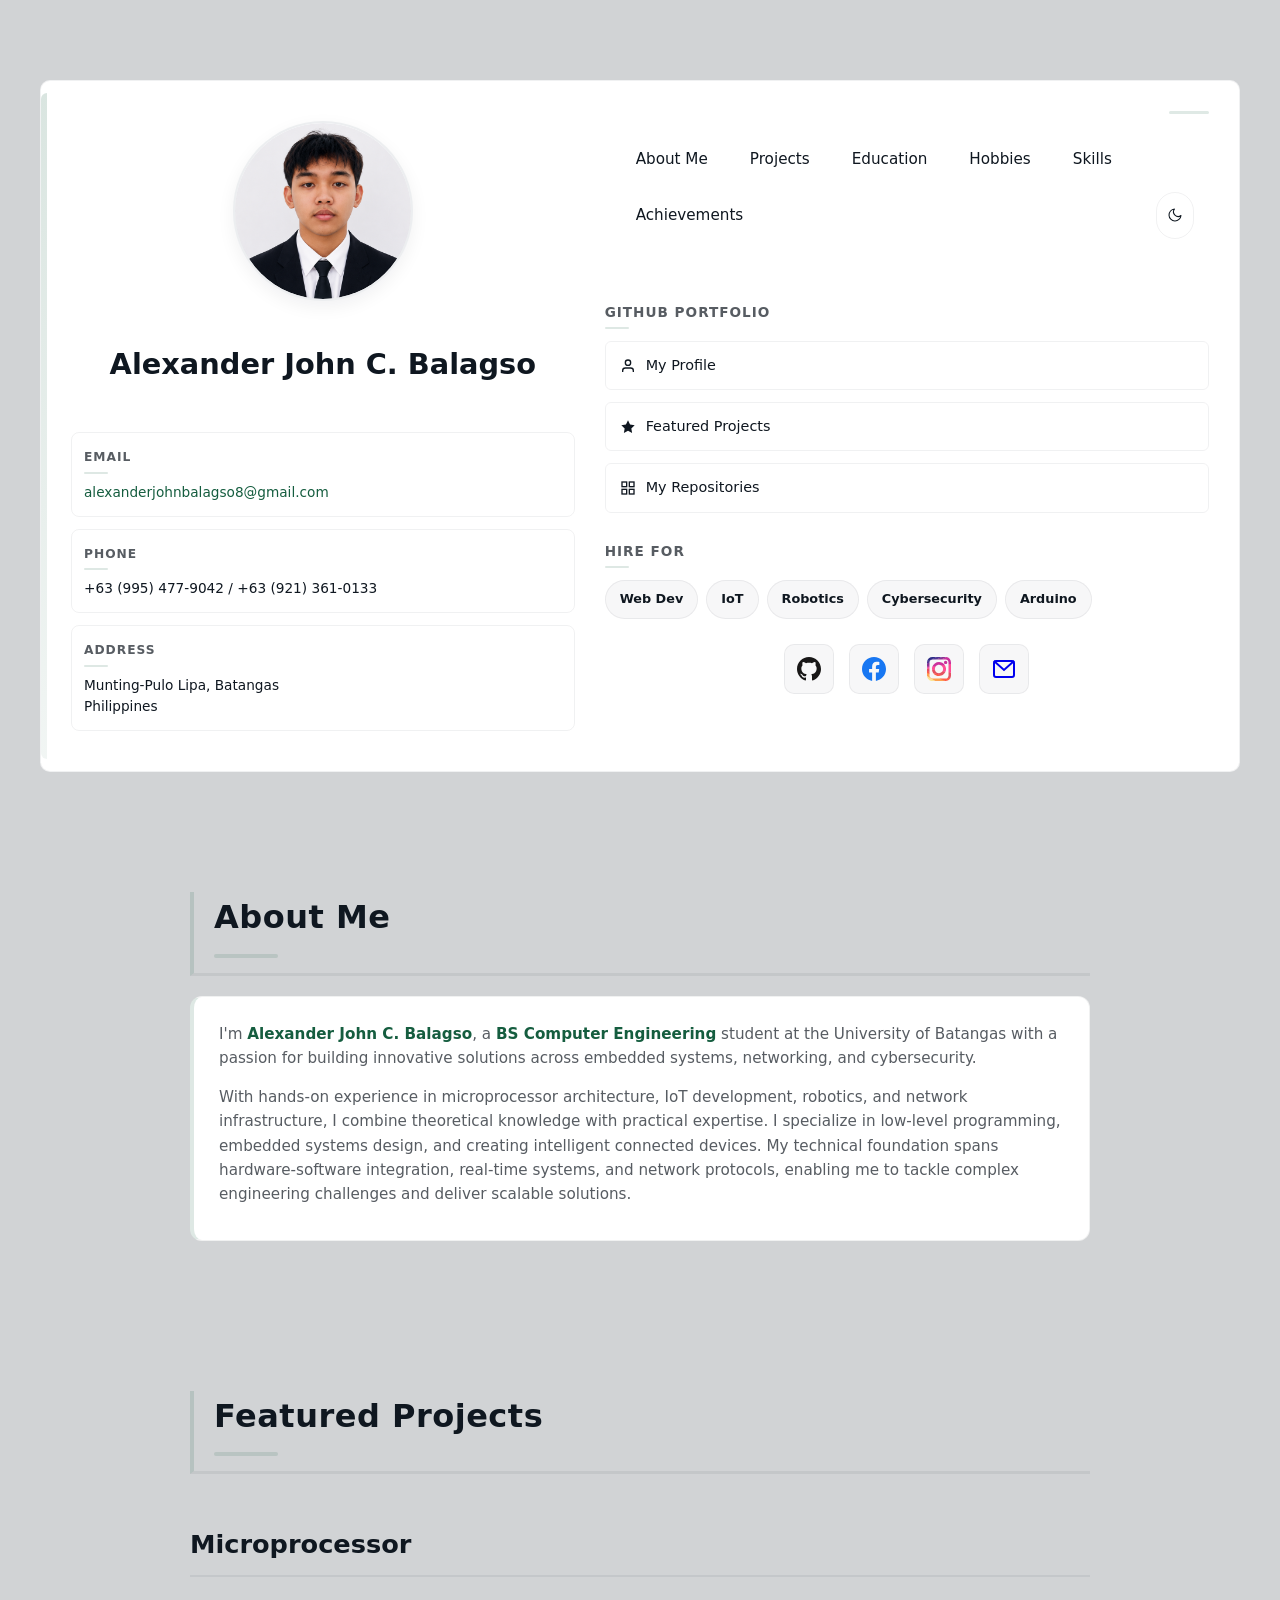
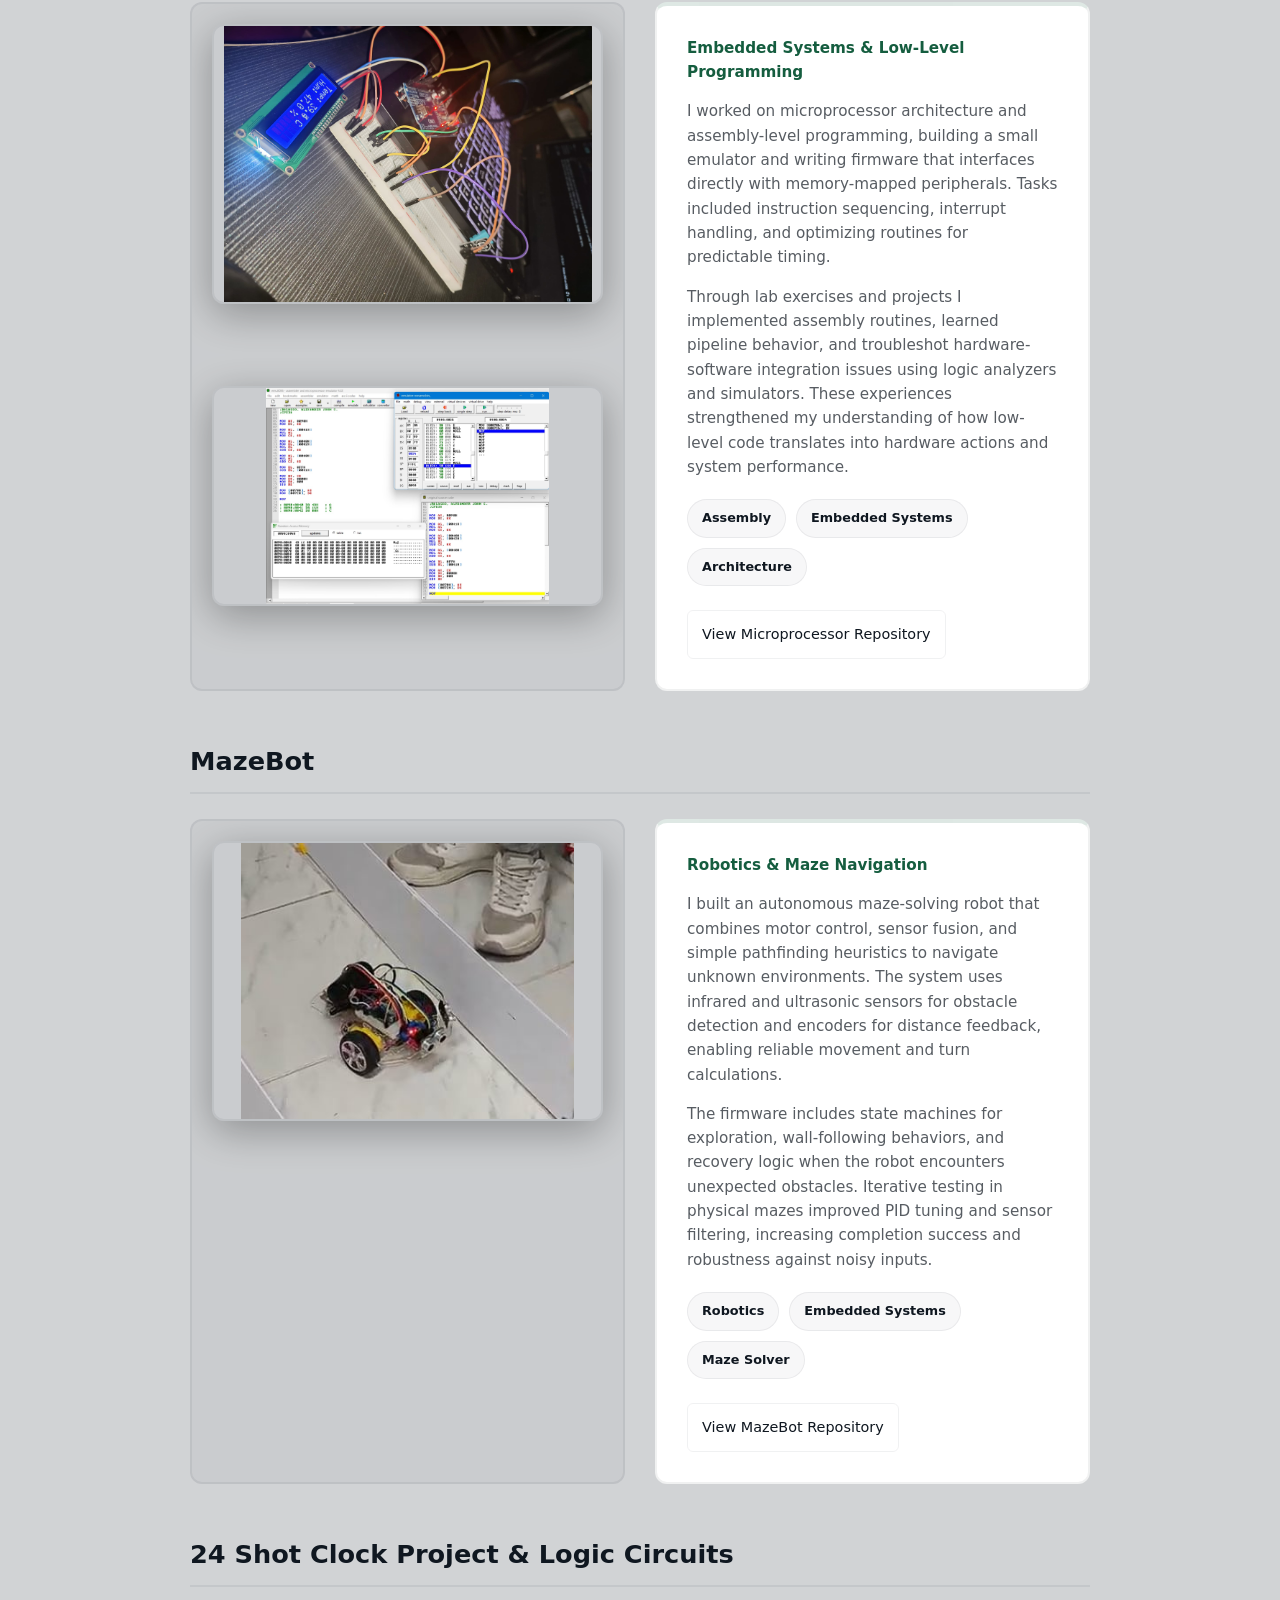
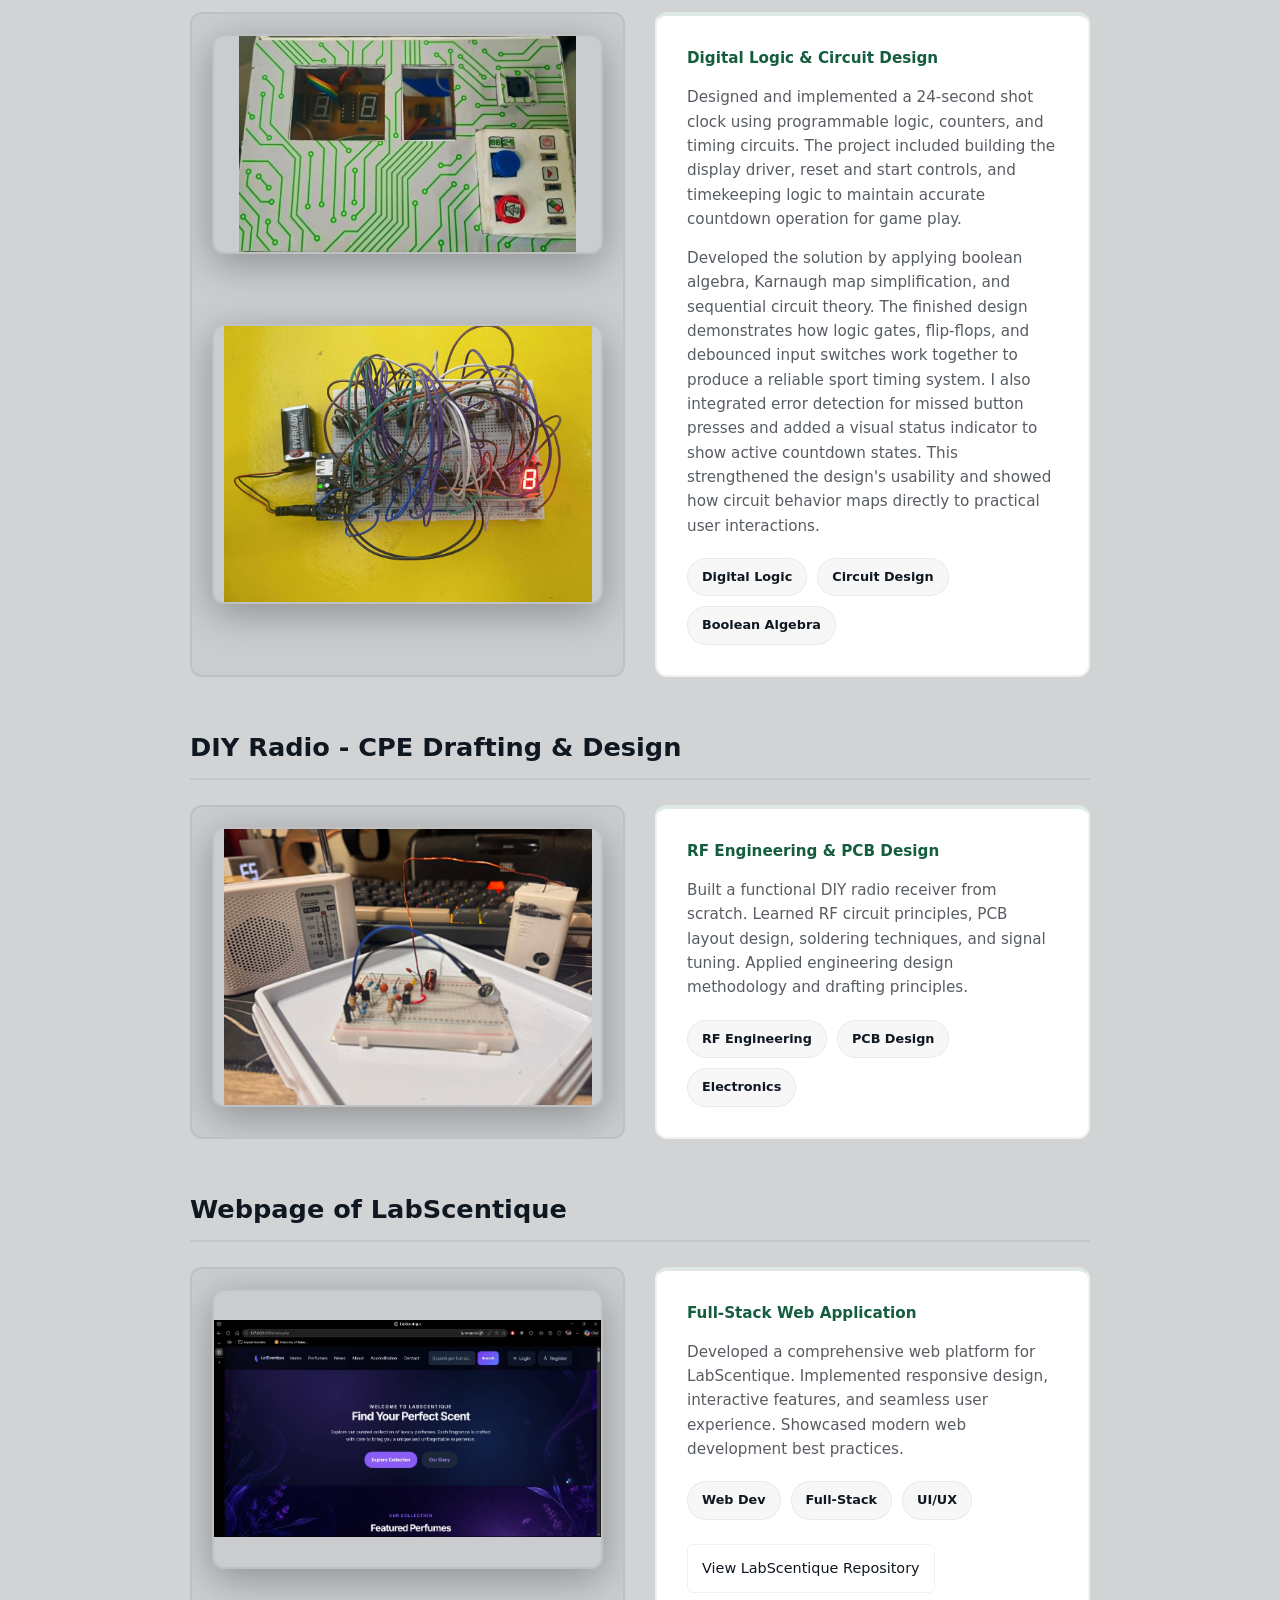
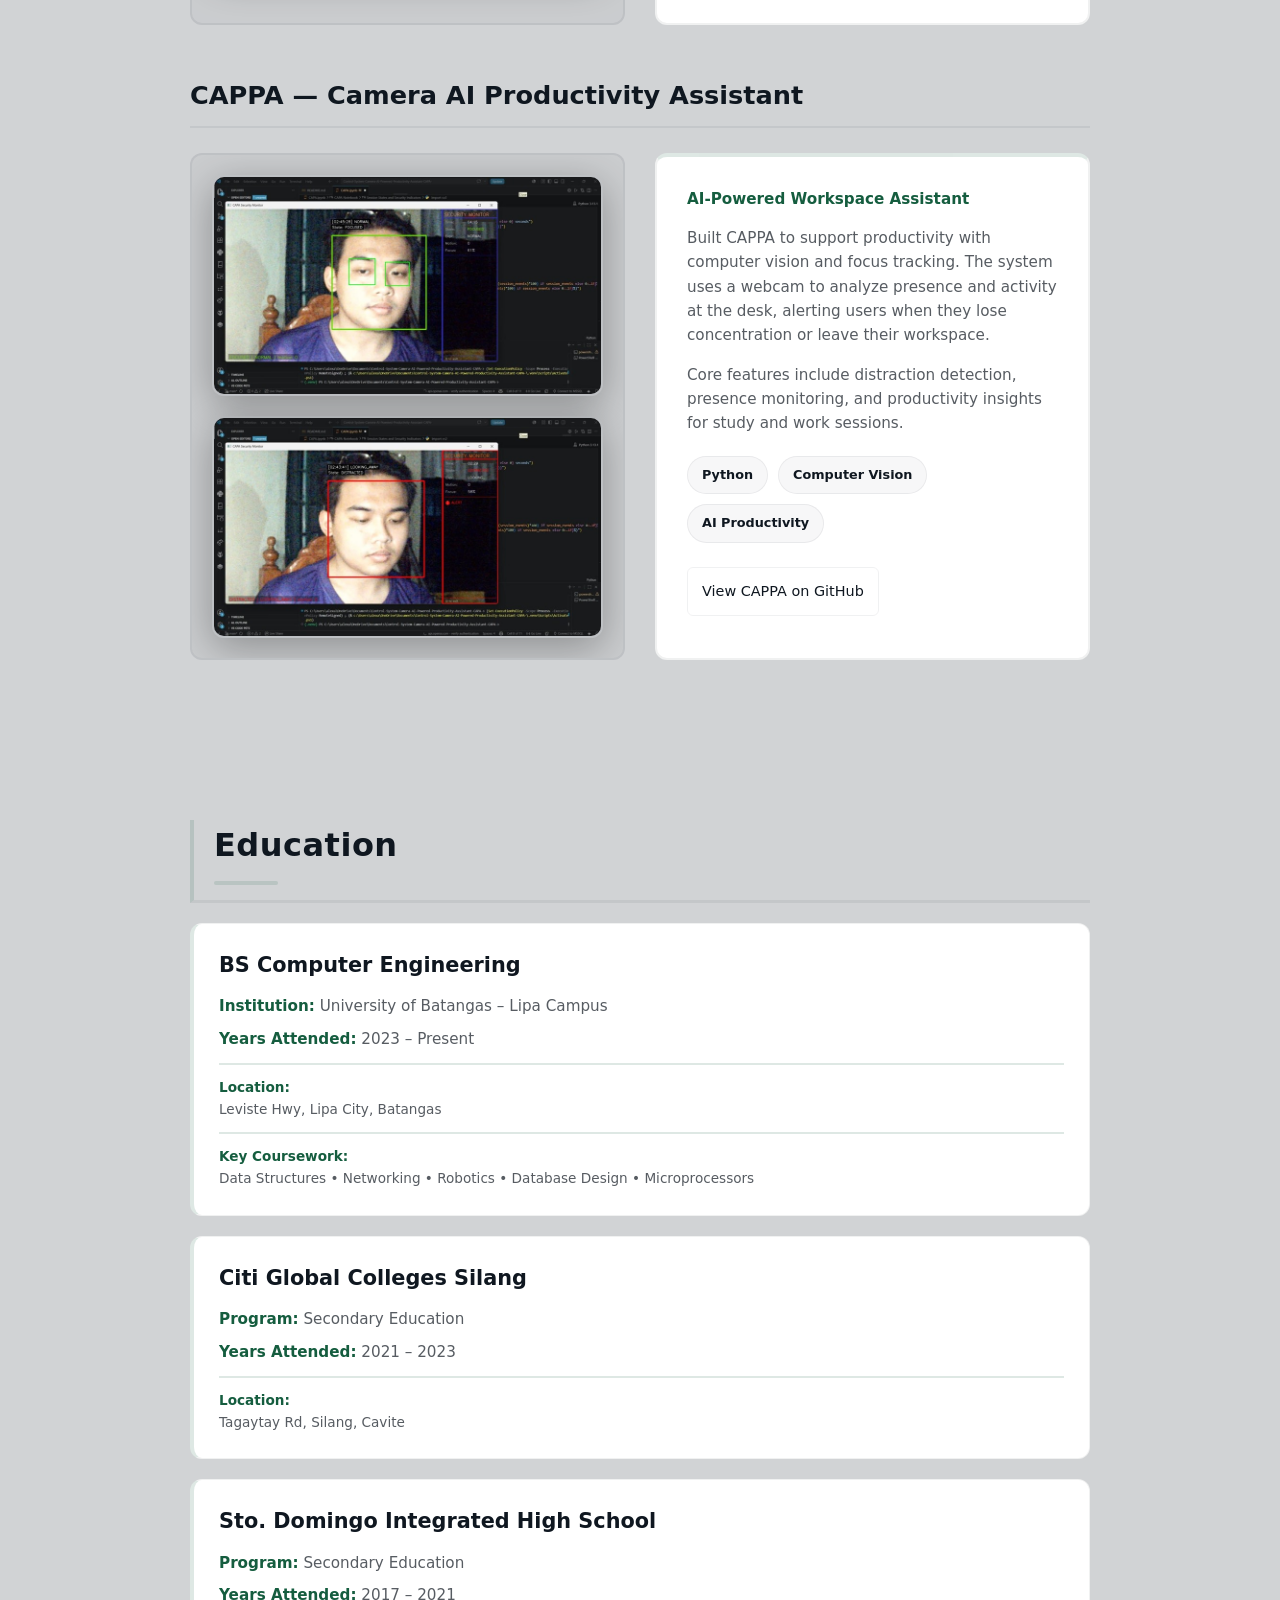
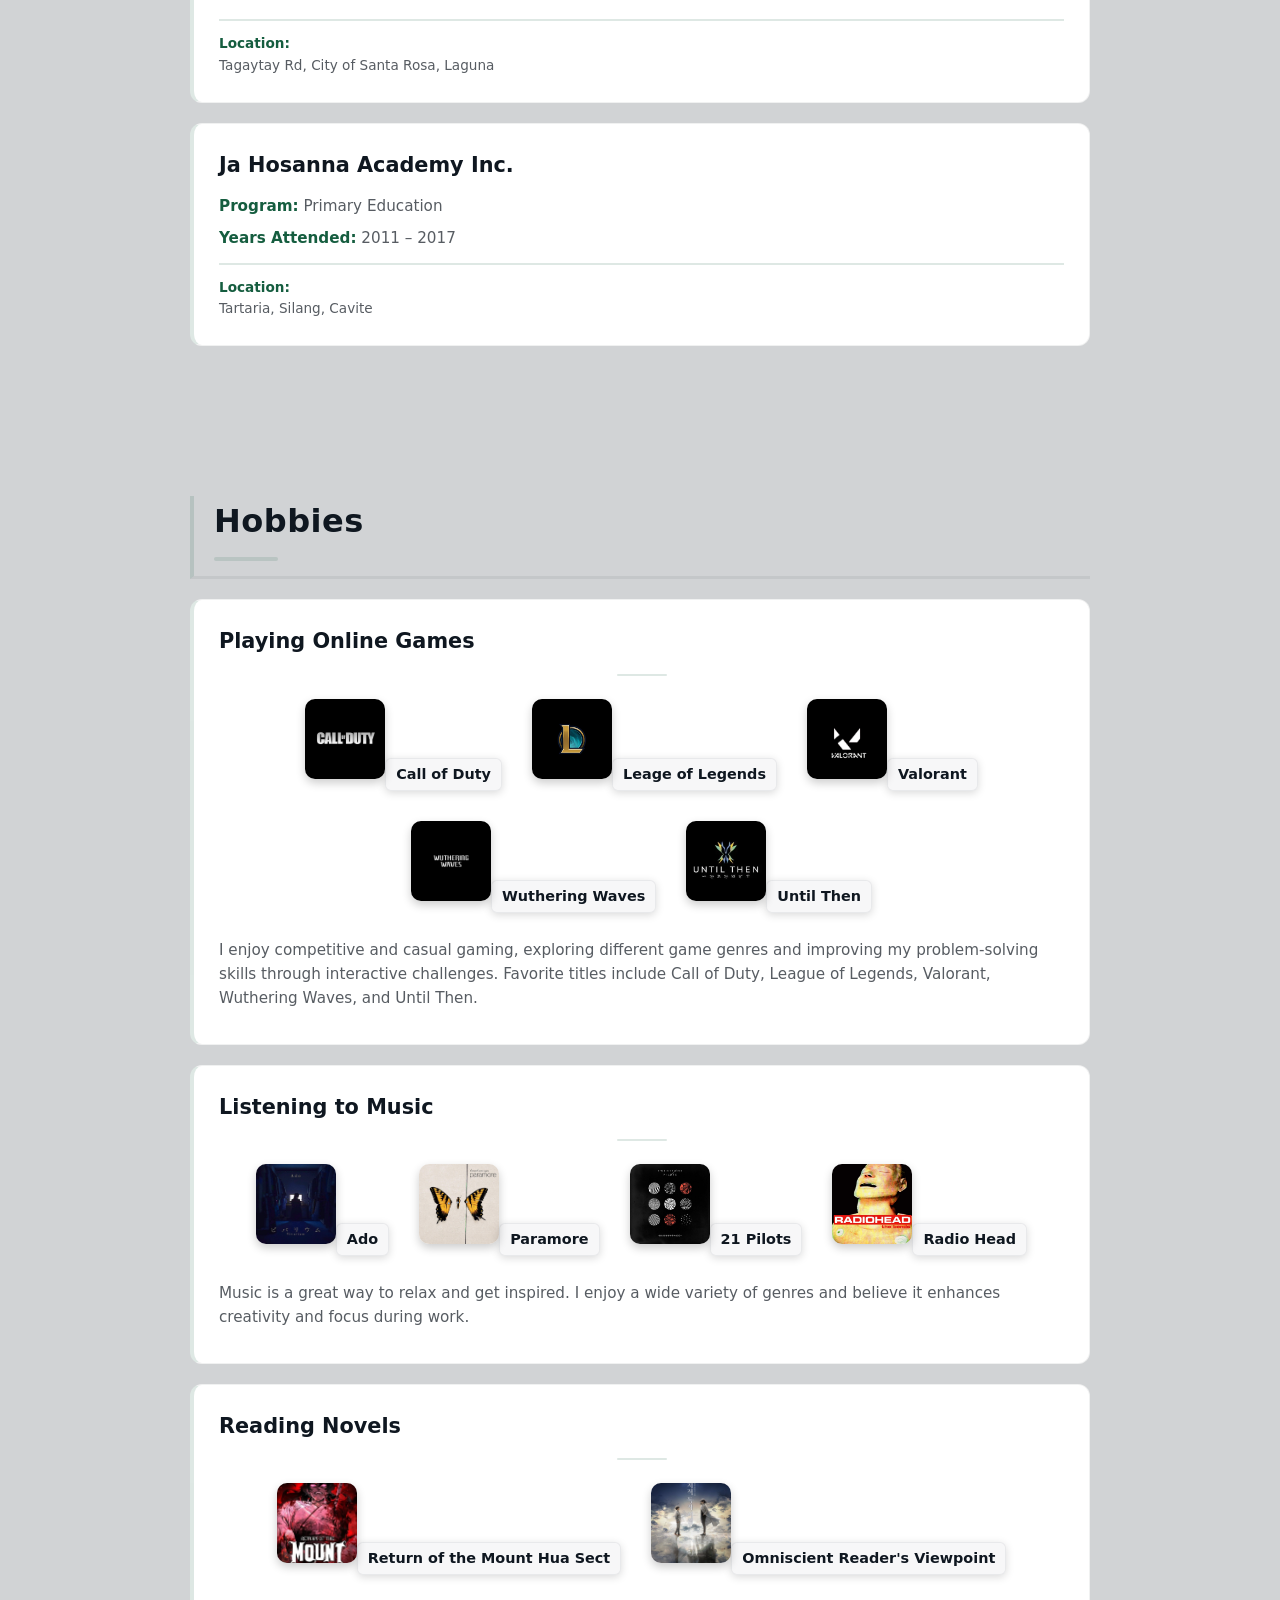
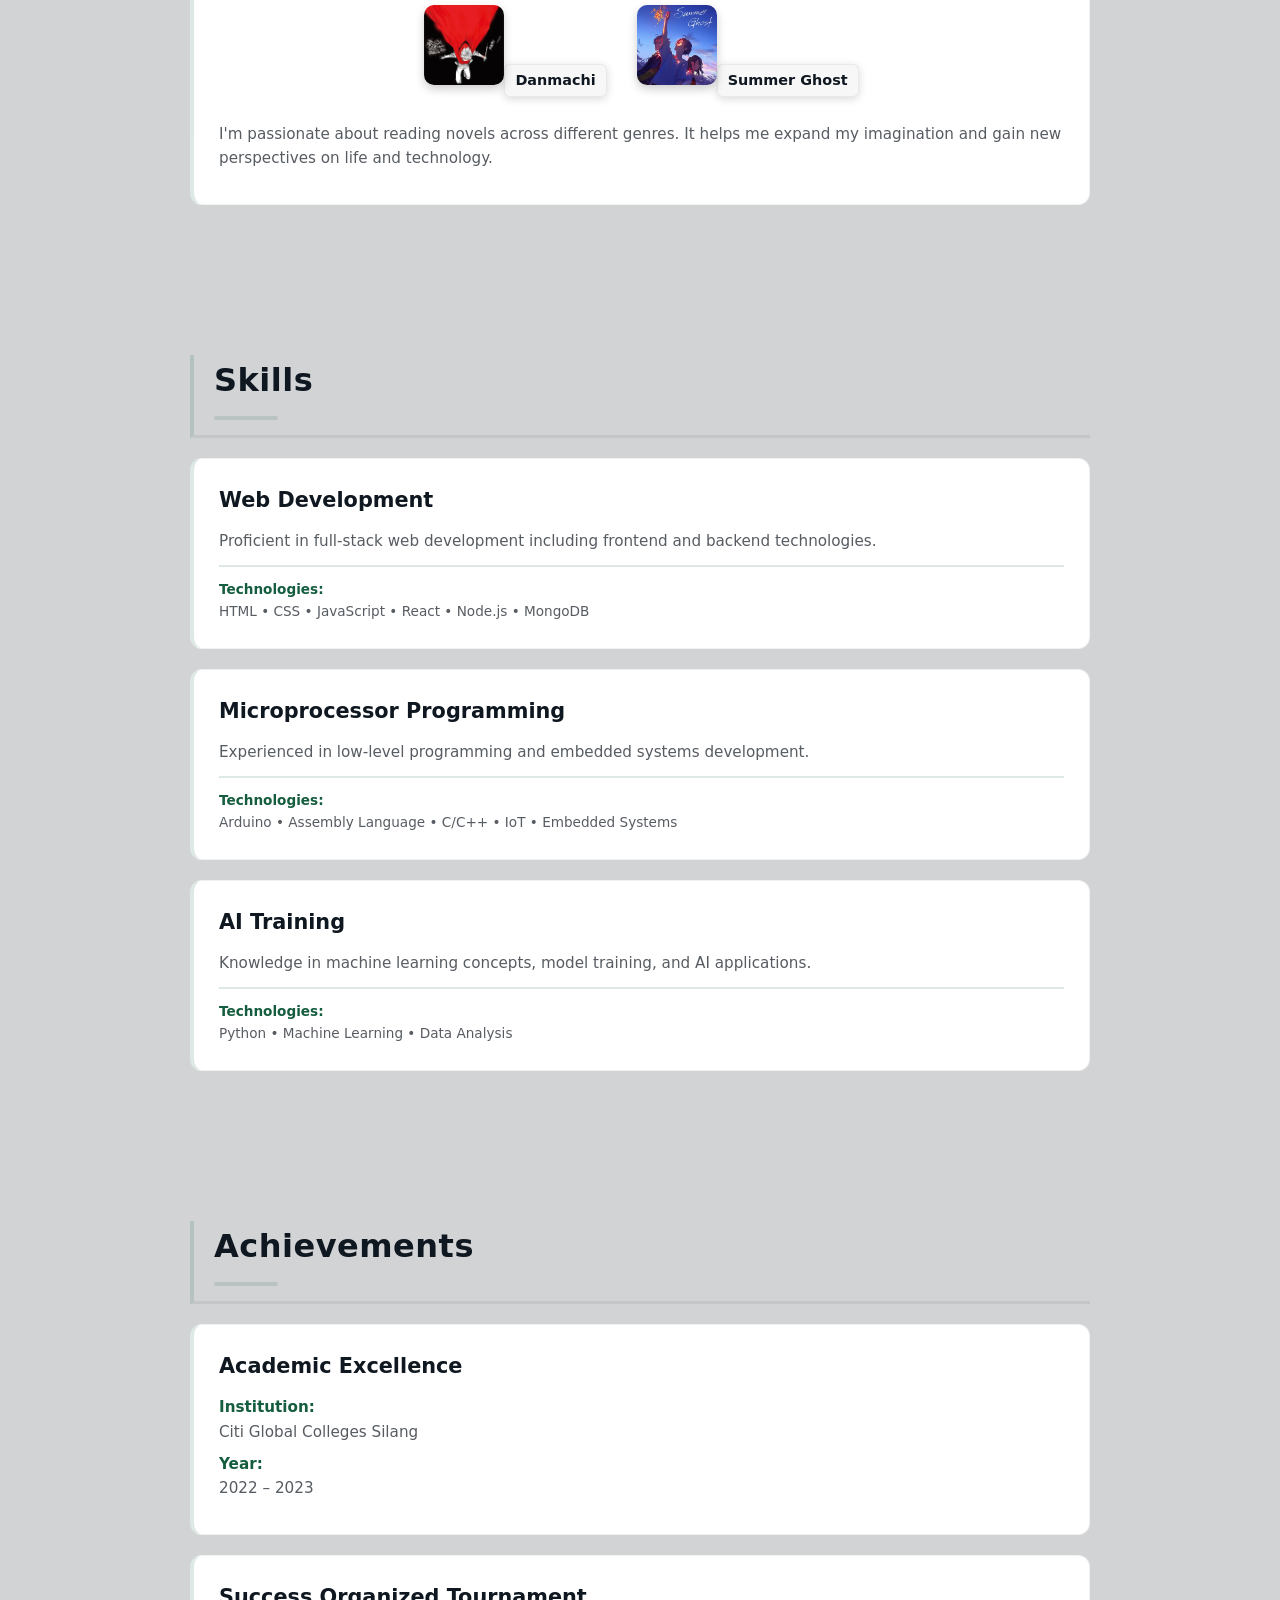
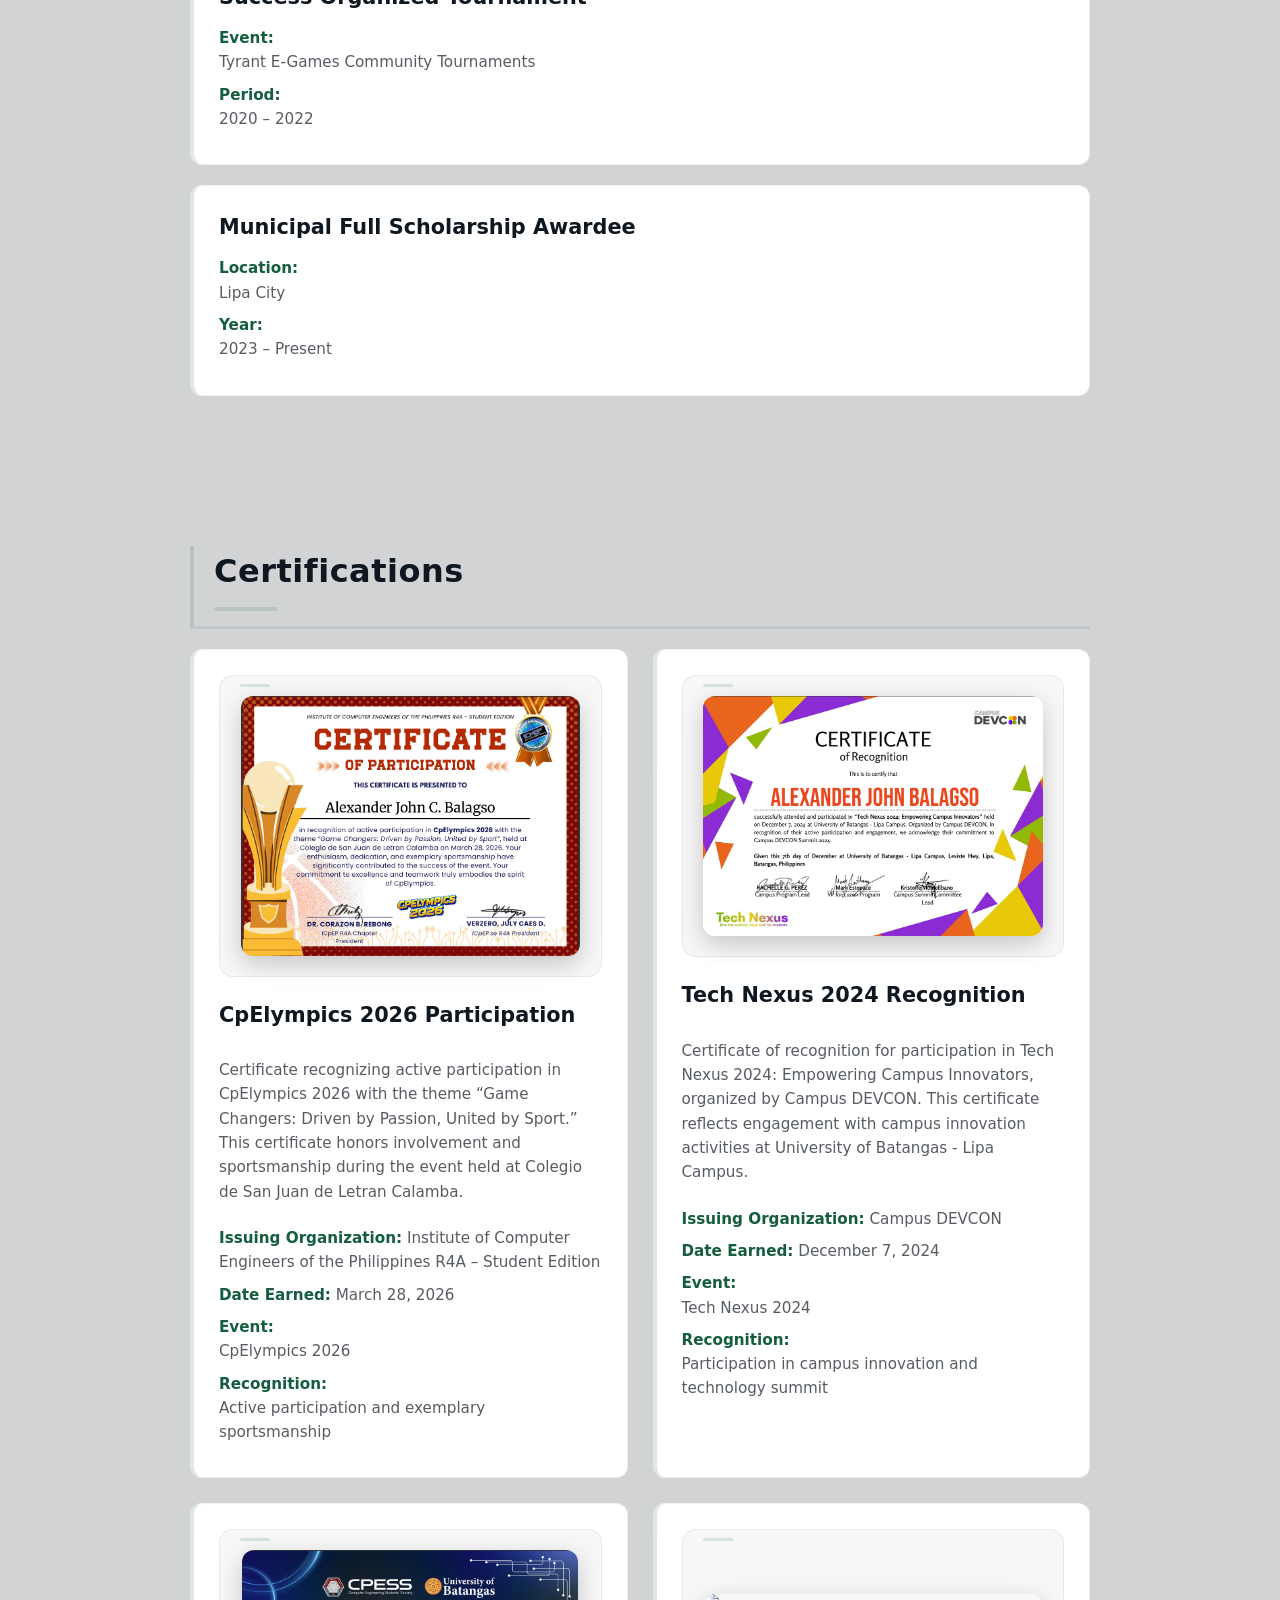
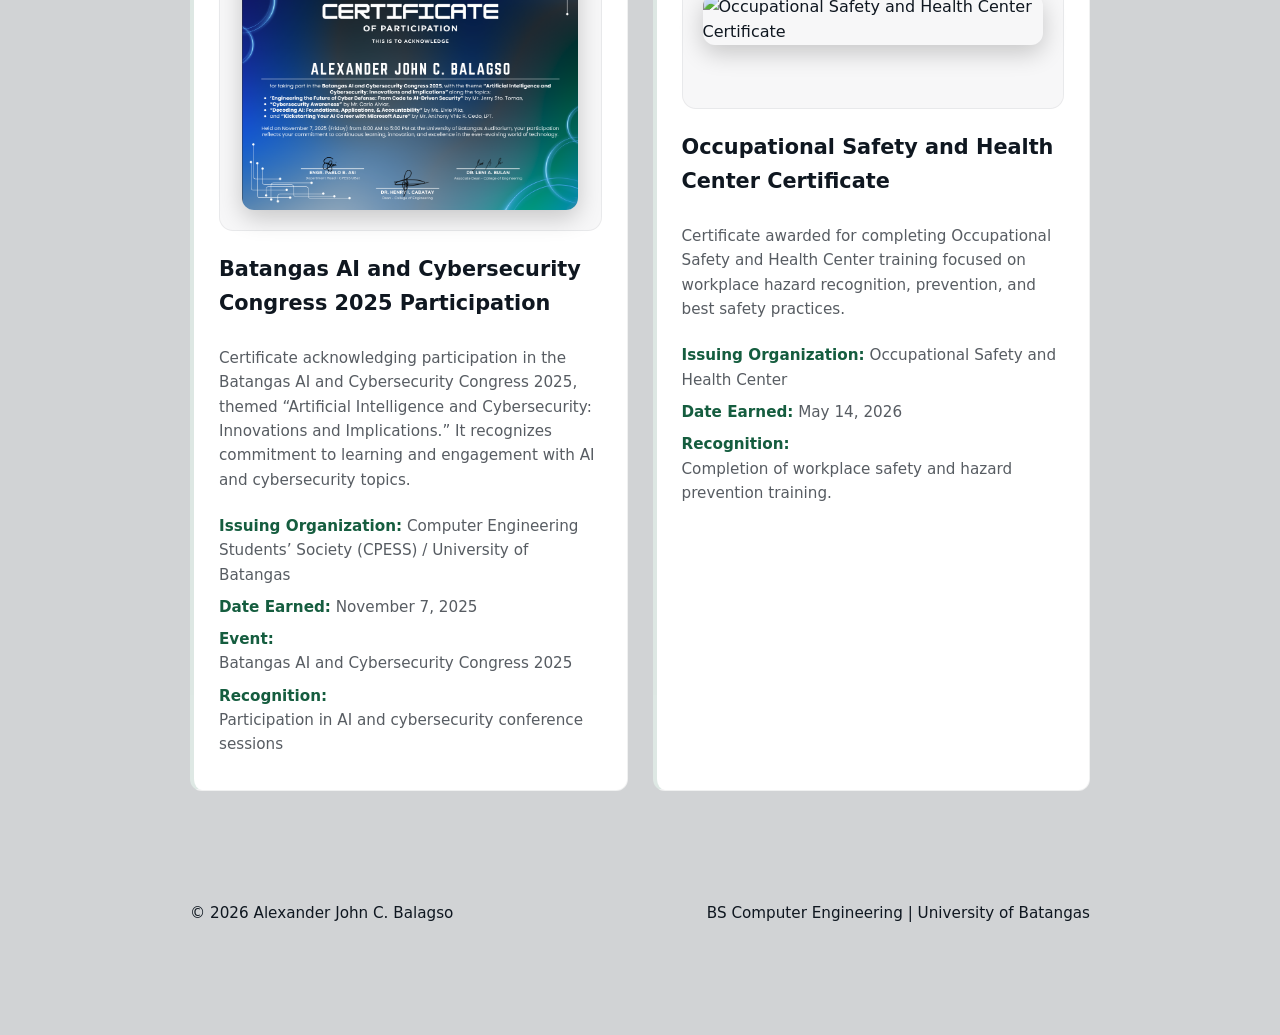
==== commit 84265357: "Fix preview image deployment by renaming preview assets to JPG and disabling image LFS for site imag" ====
--- a/index.html
+++ b/index.html
@@ -373,7 +373,7 @@
               <img src="assets/Wuwa.jpg" alt="Wuthering Waves" style="width:80px; height:80px; object-fit:cover; border-radius:10px;"><figcaption>Wuthering Waves</figcaption>
             </figure>
             <figure style="display:inline-block; margin:10px; text-align:center;">
-              <img src="assets/Until Then.webp" alt="Until Then" style="width:80px; height:80px; object-fit:cover; border-radius:10px;"><figcaption>Until Then</figcaption>
+              <img src="assets/Until%20Then.webp" alt="Until Then" style="width:80px; height:80px; object-fit:cover; border-radius:10px;"><figcaption>Until Then</figcaption>
             </figure>
           </div>
           <p>I enjoy competitive and casual gaming, exploring different game genres and improving my problem-solving skills through interactive challenges. Favorite titles include Call of Duty, League of Legends, Valorant, Wuthering Waves, and Until Then.</p>
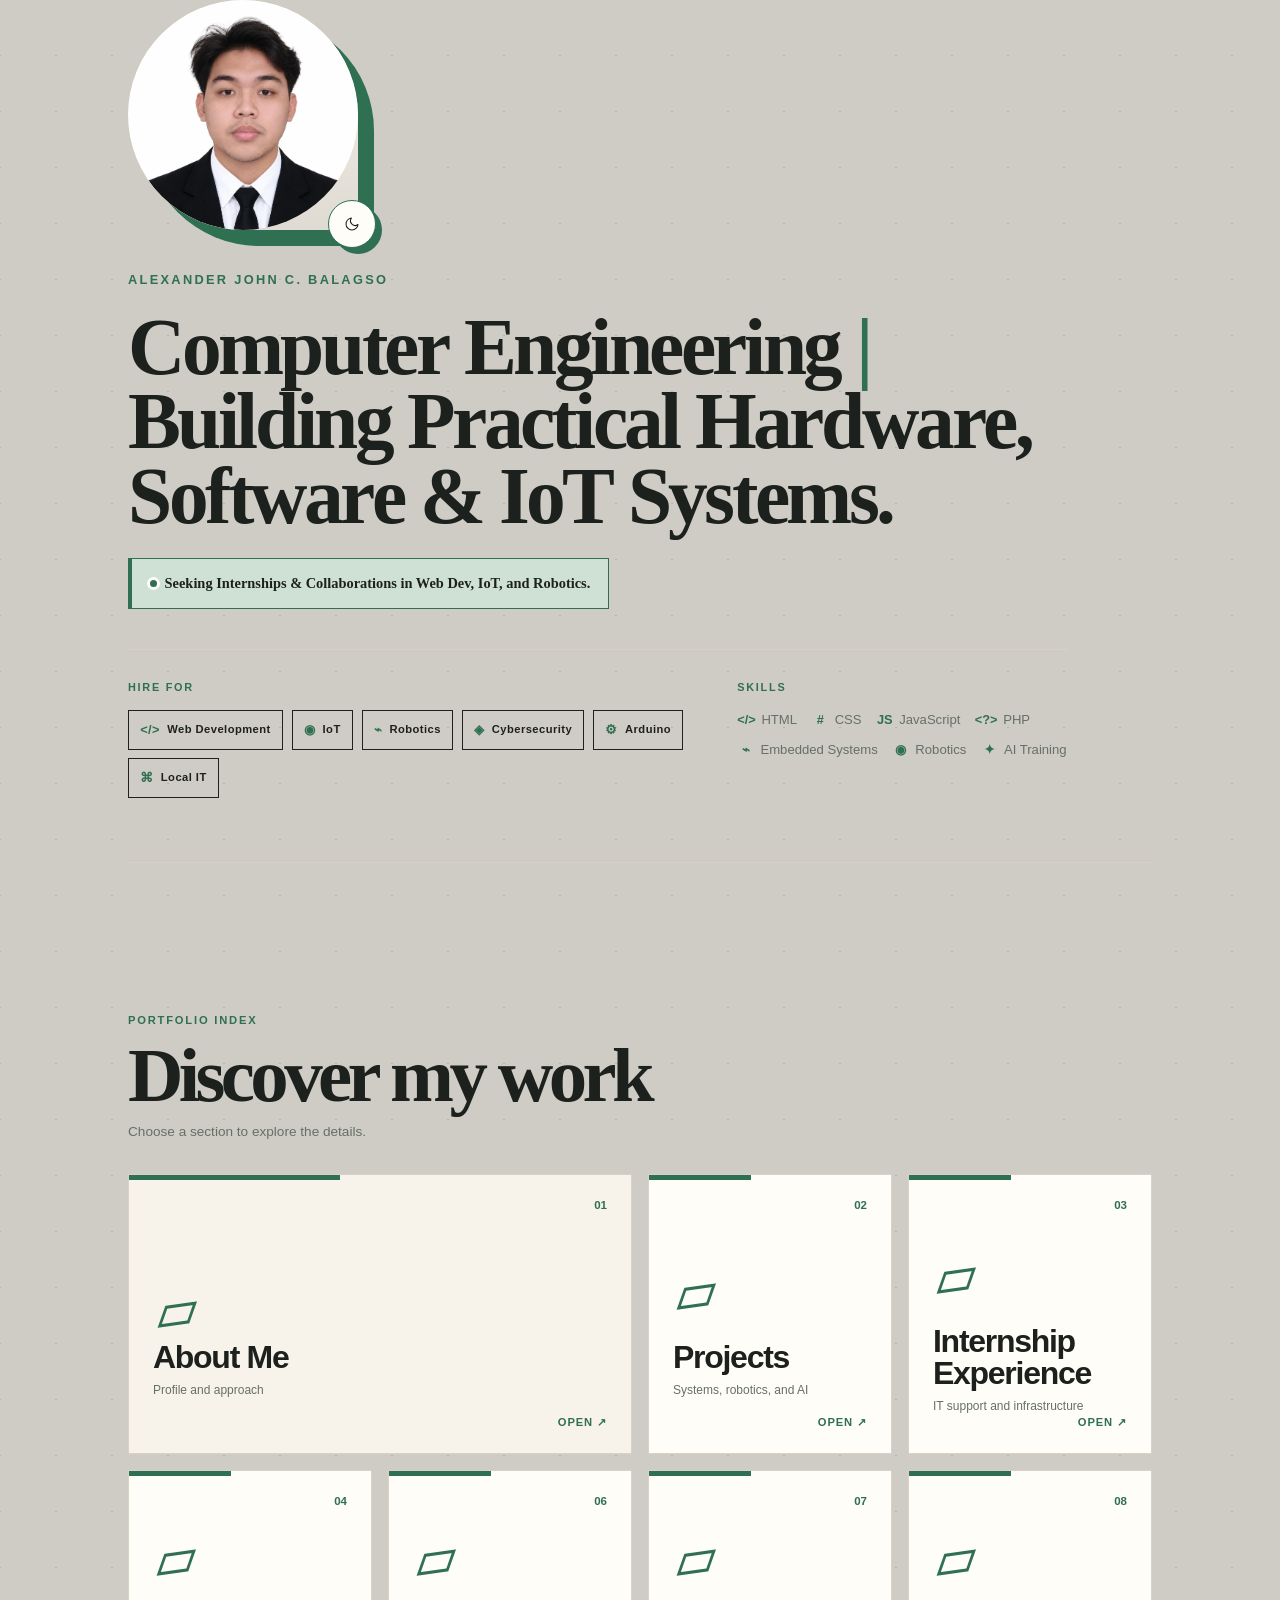
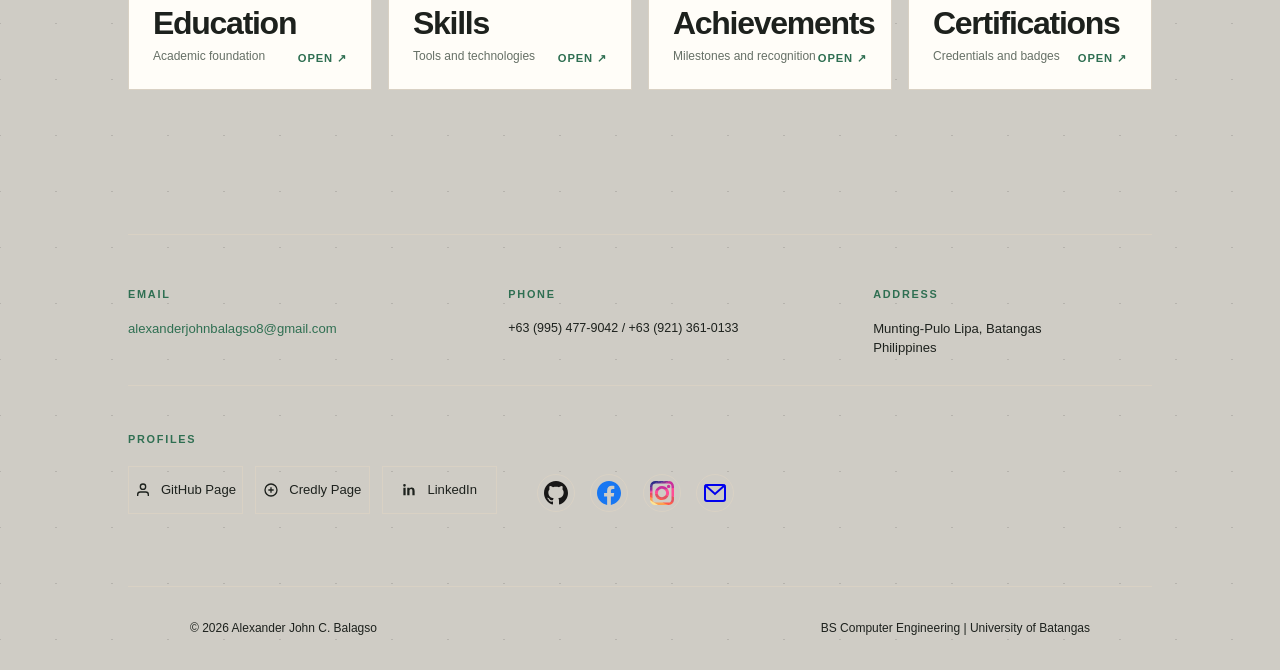
==== commit 9f775a44: "Update the Portfolio" ====
--- a/index.html
+++ b/index.html
@@ -18,8 +18,41 @@
               <div class="profile-image">
                 <img src="assets/Profile.jpg" alt="Profile">
               </div>
-            </div>
-            <h1>Alexander John C. Balagso</h1>
+              <div class="theme-control">
+                <button id="theme-toggle" class="theme-toggle" aria-label="Toggle dark mode" aria-pressed="false" title="Toggle dark mode"></button>
+              </div>
+            </div>
+            <p class="hero-name">Alexander John C. Balagso</p>
+            <h1 class="hero-title">Computer Engineering <span>|</span> Building Practical Hardware, Software &amp; IoT Systems.</h1>
+            <div class="availability"><span class="availability-dot" aria-hidden="true"></span>Seeking Internships &amp; Collaborations in Web Dev, IoT, and Robotics.</div>
+            <div class="top-hero-meta">
+              <div class="hire-section">
+                <div class="info-label">Hire For</div>
+                <div class="tag-list">
+                  <div class="hire-tag"><span class="capability-icon" aria-hidden="true">&lt;/&gt;</span>Web Development</div>
+                  <div class="hire-tag"><span class="capability-icon" aria-hidden="true">◉</span>IoT</div>
+                  <div class="hire-tag"><span class="capability-icon" aria-hidden="true">⌁</span>Robotics</div>
+                  <div class="hire-tag"><span class="capability-icon" aria-hidden="true">◈</span>Cybersecurity</div>
+                  <div class="hire-tag"><span class="capability-icon" aria-hidden="true">⚙</span>Arduino</div>
+                  <div class="hire-tag"><span class="capability-icon" aria-hidden="true">⌘</span>Local IT</div>
+                </div>
+              </div>
+              <div class="brief-skills">
+                <div class="info-label">Skills</div>
+                <div class="skill-list">
+                  <span><b aria-hidden="true">&lt;/&gt;</b>HTML</span>
+                  <span><b aria-hidden="true">#</b>CSS</span>
+                  <span><b aria-hidden="true">JS</b>JavaScript</span>
+                  <span><b aria-hidden="true">&lt;?&gt;</b>PHP</span>
+                  <span><b aria-hidden="true">⌁</b>Embedded Systems</span>
+                  <span><b aria-hidden="true">◉</b>Robotics</span>
+                  <span><b aria-hidden="true">✦</b>AI Training</span>
+                </div>
+              </div>
+            </div>
+          </div>
+
+          <div class="hero-info">
             <div class="profile-info-row">
               <div class="info-block">
                 <div class="info-label">Email</div>
@@ -29,7 +62,7 @@
               </div>
               <div class="info-block">
                 <div class="info-label">Phone</div>
-                <div class="info-content">+63 (995) 477-9042 / +63 (921) 361-0133</div>
+                <div class="info-content phone-content">+63 (995) 477-9042 / +63 (921) 361-0133</div>
               </div>
               <div class="info-block">
                 <div class="info-label">Address</div>
@@ -39,55 +72,30 @@
                 </div>
               </div>
             </div>
-          </div>
-
-          <div class="hero-info">
-            <nav class="hero-navigation">
-              <a href="#aboutme" class="nav-link">About Me</a>
-              <a href="#projects" class="nav-link">Projects</a>
-              <a href="#education" class="nav-link">Education</a>
-              <a href="#hobbies" class="nav-link">Hobbies</a>
-              <a href="#skills" class="nav-link">Skills</a>
-              <a href="#achievements" class="nav-link">Achievements</a>
-              <button id="theme-toggle" class="theme-toggle" aria-label="Toggle theme" aria-pressed="false"></button>
-            </nav>
 
             <div class="portfolio-section">
-              <div class="info-label">GitHub Portfolio</div>
+              <div class="info-label">Profiles</div>
               <div class="portfolio-links">
                 <a href="https://github.com/Comp-Alex" target="_blank" class="portfolio-link">
                   <svg viewBox="0 0 24 24" fill="none" stroke="currentColor" stroke-width="2" width="16" height="16">
                     <path d="M20 21v-2a4 4 0 0 0-4-4H8a4 4 0 0 0-4 4v2"></path>
                     <circle cx="12" cy="7" r="4"></circle>
                   </svg>
-                  My Profile
+                  GitHub Page
                 </a>
-                <a href="https://github.com/Comp-Alex/LabScentique" target="_blank" class="portfolio-link">
-                  <svg viewBox="0 0 24 24" fill="currentColor" width="16" height="16">
-                    <path d="M12 2l3.09 6.26L22 9.27l-5 4.87 1.18 6.88L12 17.77l-6.18 3.25L7 14.14 2 9.27l6.91-1.01L12 2z"/>
+                <a href="https://www.credly.com/users/alexander-john-balagso" target="_blank" class="portfolio-link">
+                  <svg viewBox="0 0 24 24" fill="none" stroke="currentColor" stroke-width="2" width="16" height="16">
+                    <circle cx="12" cy="12" r="9"></circle>
+                    <path d="M8 12h8M12 8v8"></path>
                   </svg>
-                  Featured Projects
+                  Credly Page
                 </a>
-                <a href="https://github.com/Comp-Alex?tab=repositories" target="_blank" class="portfolio-link">
-                  <svg viewBox="0 0 24 24" fill="none" stroke="currentColor" stroke-width="2" width="16" height="16">
-                    <rect x="3" y="3" width="7" height="7"></rect>
-                    <rect x="14" y="3" width="7" height="7"></rect>
-                    <rect x="14" y="14" width="7" height="7"></rect>
-                    <rect x="3" y="14" width="7" height="7"></rect>
+                <a href="https://www.linkedin.com/in/alexander-john-balagso-544976435/" target="_blank" rel="noreferrer" class="portfolio-link">
+                  <svg viewBox="0 0 24 24" fill="currentColor" width="16" height="16" aria-hidden="true">
+                    <path d="M6.94 8.5H3.56V20h3.38V8.5ZM5.25 3A2 2 0 1 0 5.2 7a2 2 0 0 0 .05-4ZM20.44 13.42c0-3.46-1.85-5.07-4.32-5.07-1.99 0-2.88 1.1-3.38 1.87V8.5H9.36V20h3.38v-6.2c0-1.63.31-3.21 2.33-3.21 1.99 0 2.02 1.87 2.02 3.32V20h3.35v-6.58Z"/>
                   </svg>
-                  My Repositories
+                  LinkedIn
                 </a>
-              </div>
-            </div>
-
-            <div class="hire-section">
-              <div class="info-label">Hire For</div>
-              <div class="tag-list">
-                <div class="hire-tag">Web Dev</div>
-                <div class="hire-tag">IoT</div>
-                <div class="hire-tag">Robotics</div>
-                <div class="hire-tag">Cybersecurity</div>
-                <div class="hire-tag">Arduino</div>
               </div>
             </div>
 
@@ -156,7 +164,24 @@
           </div>
         </div>
       </section>
-   
+      <section class="content-catalog" id="catalog" aria-labelledby="catalog-title">
+        <div class="catalog-heading">
+          <span class="catalog-kicker">Portfolio index</span>
+          <h2 id="catalog-title">Discover my work</h2>
+          <p>Choose a section to explore the details.</p>
+        </div>
+        <div class="folder-grid">
+          <button class="folder-card folder-card-featured" type="button" data-folder="aboutme"><span class="folder-tab">01</span><span class="folder-icon" aria-hidden="true">▱</span><strong>About Me</strong><small>Profile and approach</small><span class="folder-open" aria-hidden="true">Open ↗</span></button>
+          <button class="folder-card" type="button" data-folder="projects"><span class="folder-tab">02</span><span class="folder-icon" aria-hidden="true">▱</span><strong>Projects</strong><small>Systems, robotics, and AI</small><span class="folder-open" aria-hidden="true">Open ↗</span></button>
+          <button class="folder-card" type="button" data-folder="internship"><span class="folder-tab">03</span><span class="folder-icon" aria-hidden="true">▱</span><strong>Internship Experience</strong><small>IT support and infrastructure</small><span class="folder-open" aria-hidden="true">Open ↗</span></button>
+          <button class="folder-card" type="button" data-folder="education"><span class="folder-tab">04</span><span class="folder-icon" aria-hidden="true">▱</span><strong>Education</strong><small>Academic foundation</small><span class="folder-open" aria-hidden="true">Open ↗</span></button>
+          <button class="folder-card" type="button" data-folder="hobbies"><span class="folder-tab">05</span><span class="folder-icon" aria-hidden="true">▱</span><strong>Hobbies</strong><small>Games, music, and novels</small><span class="folder-open" aria-hidden="true">Open ↗</span></button>
+          <button class="folder-card" type="button" data-folder="skills"><span class="folder-tab">06</span><span class="folder-icon" aria-hidden="true">▱</span><strong>Skills</strong><small>Tools and technologies</small><span class="folder-open" aria-hidden="true">Open ↗</span></button>
+          <button class="folder-card" type="button" data-folder="achievements"><span class="folder-tab">07</span><span class="folder-icon" aria-hidden="true">▱</span><strong>Achievements</strong><small>Milestones and recognition</small><span class="folder-open" aria-hidden="true">Open ↗</span></button>
+          <button class="folder-card" type="button" data-folder="certifications"><span class="folder-tab">08</span><span class="folder-icon" aria-hidden="true">▱</span><strong>Certifications</strong><small>Credentials and badges</small><span class="folder-open" aria-hidden="true">Open ↗</span></button>
+        </div>
+      </section>
+
       <!-- About Me Section -->
       <div class="detail-section" id="aboutme">
         <h2 class="section-title">About Me</h2>
@@ -164,6 +189,7 @@
           <div class="detail-card">
             <p>I'm <span class="highlight">Alexander John C. Balagso</span>, a <span class="program">BS Computer Engineering</span> student at the University of Batangas with a passion for building innovative solutions across embedded systems, networking, and cybersecurity.</p>
             <p style="margin-top: 15px;">With hands-on experience in microprocessor architecture, IoT development, robotics, and network infrastructure, I combine theoretical knowledge with practical expertise. I specialize in low-level programming, embedded systems design, and creating intelligent connected devices. My technical foundation spans hardware-software integration, real-time systems, and network protocols, enabling me to tackle complex engineering challenges and deliver scalable solutions.</p>
+            <p style="margin-top: 15px;">During my internship with the ZAMA PH IT Department, I extended that foundation into enterprise IT support by handling Ticket System requests, user access, device deployment, network troubleshooting, and technical documentation across departments.</p>
           </div>
         </div>
       </div>
@@ -306,6 +332,63 @@
         </div>
       </div>
 
+      <!-- Internship Experience Section -->
+      <div class="detail-section" id="internship">
+        <h2 class="section-title">Internship Experience</h2>
+        <div class="detail-cards internship-cards">
+          <div class="detail-card internship-overview">
+            <span class="internship-eyebrow">Professional experience</span>
+            <h3>ZAMA PH IT Department</h3>
+            <p>Completed a hands-on IT internship focused on user support, troubleshooting, system administration, enterprise security, and technical documentation.</p>
+            <div class="detail-label"><strong>Supervisors:</strong><br>John Vincent Estrellado<br>Christopher Arellano</div>
+          </div>
+          <div class="detail-card">
+            <h3>Key Responsibilities</h3>
+            <ul class="experience-list">
+              <li>User account management, password resets, and account unlocking</li>
+              <li>Printer setup and configuration</li>
+              <li>Access control for doors, IDs, and food allowance systems</li>
+              <li>Employee clearance processing</li>
+              <li>Laptop and desktop reimaging, mobile setup, and RAM replacement</li>
+              <li>Daily ticket handling through the Ticket System</li>
+            </ul>
+          </div>
+          <div class="detail-card">
+            <h3>Major Projects &amp; Contributions</h3>
+            <ul class="experience-list">
+              <li>Verified laptop and desktop inventory records</li>
+              <li>Documented the server room and monitored cooling systems</li>
+              <li>Assisted CCTV installation planning</li>
+              <li>Supported telecom contractors working on server cooling</li>
+              <li>Helped prepare Cisco switches for deployment</li>
+              <li>Performed Ethernet cabling and network troubleshooting</li>
+              <li>Supported Wi-Fi and router installations with PLDT and Globe</li>
+            </ul>
+          </div>
+          <div class="detail-card">
+            <h3>Systems &amp; Technologies</h3>
+            <div class="experience-tags">
+              <span>Active Directory</span><span>Ticket System</span><span>Microsoft 365</span><span>BitLocker Recovery Portal</span><span>POS Systems</span><span>SharePoint</span><span>SAP Basis</span><span>SAP Order to Cash</span><span>IDM</span><span>Cybersecurity Tools</span>
+            </div>
+          </div>
+          <div class="detail-card">
+            <h3>Learning &amp; Mentorship</h3>
+            <ul class="experience-list">
+              <li>Gained exposure to SAP, workload automation, and collaboration tools</li>
+              <li>Joined sessions on networks, firewalls, servers, databases, storage, and backup</li>
+              <li>Received guidance on web development and system design</li>
+              <li>Gained career perspectives from experienced IT professionals</li>
+            </ul>
+          </div>
+          <div class="detail-card">
+            <h3>Skills &amp; Achievements</h3>
+            <p><strong>Technical:</strong> Troubleshooting, hardware maintenance, OS deployment, and IT support.</p>
+            <p><strong>Professional:</strong> Communication, teamwork, documentation, professionalism, and adaptability.</p>
+            <p><strong>Outcomes:</strong> Handled cross-department support tickets, assisted infrastructure upgrades, supported onboarding and offboarding, and gained exposure to multiple IT specializations.</p>
+          </div>
+        </div>
+      </div>
+
       <!-- Education Section -->
     <div class="detail-section" id="education">
       <h2 class="section-title">Education</h2>
@@ -364,7 +447,7 @@
               <img src="assets/COD.jpg" alt="Call of Duty" style="width:80px; height:80px; object-fit:cover; border-radius:10px;"><figcaption>Call of Duty</figcaption>
             </figure>
             <figure style="display:inline-block; margin:10px; text-align:center;">
-              <img src="assets/LoL.jpg" alt="League of Legends" style="width:80px; height:80px; object-fit:cover; border-radius:10px;"><figcaption>Leage of Legends</figcaption>
+              <img src="assets/LoL.jpg" alt="League of Legends" style="width:80px; height:80px; object-fit:cover; border-radius:10px;"><figcaption>League of Legends</figcaption>
             </figure>
             <figure style="display:inline-block; margin:10px; text-align:center;">
               <img src="assets/Valo.jpg" alt="Valorant" style="width:80px; height:80px; object-fit:cover; border-radius:10px;"><figcaption>Valorant</figcaption>
@@ -410,7 +493,7 @@
             </figure>
             <figure style="display:inline-block; margin:10px; text-align:center;">
               <img src="assets/Summer-Ghost.jpg" alt="Summer Ghost" style="width:80px; height:80px; object-fit:cover; border-radius:10px;"><figcaption>Summer Ghost</figcaption>
-          </figure></figure>
+            </figure>
           </div>
           <p>I'm passionate about reading novels across different genres. It helps me expand my imagination and gain new perspectives on life and technology.</p>
         </div>
@@ -445,6 +528,38 @@
             Python • Machine Learning • Data Analysis 
           </div>
         </div>
+        <div class="detail-card">
+          <h3>Enterprise IT Support</h3>
+          <p>Practical experience supporting users, devices, access systems, and infrastructure in an enterprise environment.</p>
+          <div class="detail-label">
+            <strong>Tools:</strong><br>
+            Active Directory • Ticket System • Microsoft 365 • SharePoint • BitLocker • SAP • POS Systems
+          </div>
+        </div>
+        <div class="detail-card">
+          <h3>Technical Skills</h3>
+          <ul class="skills-list">
+            <li><strong>AI Management</strong><span>Organizing AI tools, workflows, and practical applications.</span></li>
+            <li><strong>Arduino</strong><span>Building and programming interactive embedded prototypes.</span></li>
+            <li><strong>Prototyping</strong><span>Turning early concepts into testable hardware and software models.</span></li>
+            <li><strong>PCB</strong><span>Understanding circuit layouts, components, and board design.</span></li>
+            <li><strong>Web</strong><span>Creating responsive interfaces and connected web experiences.</span></li>
+            <li><strong>Networking</strong><span>Working with network devices, connectivity, and infrastructure basics.</span></li>
+            <li><strong>Troubleshooting</strong><span>Tracing technical issues and applying structured fixes.</span></li>
+            <li><strong>IT Support</strong><span>Handling tickets, access requests, device setup, and user-facing technical issues.</span></li>
+            <li><strong>Documentation</strong><span>Recording inventory, server room details, procedures, and support outcomes.</span></li>
+          </ul>
+        </div>
+        <div class="detail-card">
+          <h3>Soft Skills</h3>
+          <ul class="skills-list">
+            <li><strong>Problem-solving</strong><span>Breaking complex challenges into clear, workable steps.</span></li>
+            <li><strong>Collaboration</strong><span>Contributing reliably to shared projects and team goals.</span></li>
+            <li><strong>Communication</strong><span>Explaining technical ideas clearly to different audiences.</span></li>
+            <li><strong>Adaptability</strong><span>Learning new tools and adjusting to changing requirements.</span></li>
+            <li><strong>Resolution</strong><span>Following issues through to practical and dependable outcomes.</span></li>
+          </ul>
+        </div>
       </div>
     </div>
 
@@ -467,6 +582,11 @@
           <p><strong>Location:</strong><br>Lipa City</p>
           <p><strong>Year:</strong><br>2023 – Present</p>
         </div>
+        <div class="detail-card">
+          <h3>Completed IT Internship</h3>
+          <p><strong>Organization:</strong><br>ZAMA PH IT Department</p>
+          <p><strong>Focus:</strong><br>Enterprise support, infrastructure, security, and documentation</p>
+        </div>
       </div>
     </div>
 
@@ -474,6 +594,44 @@
     <div class="detail-section" id="certifications">
       <h2 class="section-title">Certifications</h2>
       <div class="certifications-cards">
+        <div class="detail-card cert-card credly-card">
+          <a class="credly-redirect" href="https://www.credly.com/users/alexander-john-balagso" target="_blank" rel="noreferrer" aria-label="Open Alexander John Balagso's Credly profile">
+            <span class="credly-redirect-mark">C</span>
+            <span class="credly-redirect-label">Verified on Credly</span>
+            <span class="credly-redirect-arrow" aria-hidden="true">↗</span>
+          </a>
+          <div class="cert-card-content">
+            <h3>CCNA: Introduction to Networks</h3>
+            <p class="cert-summary">Cisco networking credential covering foundational network concepts, protocols, devices, and practical network communication principles.</p>
+            <div class="cert-details">
+              <p><strong>Issuing Organization:</strong> Cisco</p>
+              <p><strong>Date Earned:</strong> August 5, 2026</p>
+              <p><strong>Credential:</strong><br>CCNA: Introduction to Networks</p>
+            </div>
+            <div class="project-links">
+              <a class="portfolio-link" href="https://www.credly.com/users/alexander-john-balagso" target="_blank" rel="noreferrer">Open Credly Profile</a>
+            </div>
+          </div>
+        </div>
+        <div class="detail-card cert-card credly-card">
+          <a class="credly-redirect" href="https://www.credly.com/users/alexander-john-balagso" target="_blank" rel="noreferrer" aria-label="Open Alexander John Balagso's Credly profile">
+            <span class="credly-redirect-mark">C</span>
+            <span class="credly-redirect-label">Verified on Credly</span>
+            <span class="credly-redirect-arrow" aria-hidden="true">↗</span>
+          </a>
+          <div class="cert-card-content">
+            <h3>CCNA: Switching, Routing, and Wireless Essentials</h3>
+            <p class="cert-summary">Cisco networking credential focused on switching, routing, wireless connectivity, network configuration, and essential infrastructure troubleshooting.</p>
+            <div class="cert-details">
+              <p><strong>Issuing Organization:</strong> Cisco</p>
+              <p><strong>Date Earned:</strong> August 5, 2026</p>
+              <p><strong>Credential:</strong><br>CCNA: Switching, Routing, and Wireless Essentials</p>
+            </div>
+            <div class="project-links">
+              <a class="portfolio-link" href="https://www.credly.com/users/alexander-john-balagso" target="_blank" rel="noreferrer">Open Credly Profile</a>
+            </div>
+          </div>
+        </div>
         <div class="detail-card cert-card">
           <div class="cert-image-wrapper">
             <img src="assets/CPEcert.png" alt="CpElympics 2026 Certificate" class="cert-image">
@@ -548,48 +706,166 @@
   </div>
 
   <script>
-    // Smooth scrolling and active link highlighting for navigation
+    // Open each portfolio section as a folder-like detail view.
     const navLinks = document.querySelectorAll('.nav-link');
-    const sections = document.querySelectorAll('[id]');
-
-    // Smooth scroll behavior
+    const detailSections = document.querySelectorAll('.detail-section');
+    const folderCards = document.querySelectorAll('[data-folder]');
+    const bottomInfo = document.querySelector('.hero-info');
+    const footer = document.querySelector('footer');
+
+    if (bottomInfo && footer) {
+      bottomInfo.classList.add('bottom-info');
+      footer.parentNode.insertBefore(bottomInfo, footer);
+    }
+
+    function closeFolder() {
+      detailSections.forEach(section => {
+        section.classList.remove('folder-opened');
+        section.setAttribute('aria-hidden', 'true');
+      });
+      document.body.classList.remove('folder-view-active');
+      navLinks.forEach(link => link.classList.remove('active'));
+      folderCards.forEach(card => card.removeAttribute('aria-current'));
+      document.getElementById('catalog').scrollIntoView({ behavior: 'smooth', block: 'start' });
+    }
+
+    function openFolder(folderId) {
+      const target = document.getElementById(folderId);
+      if (!target) return;
+
+      detailSections.forEach(section => {
+        const isTarget = section === target;
+        section.classList.toggle('folder-opened', isTarget);
+        section.setAttribute('aria-hidden', isTarget ? 'false' : 'true');
+      });
+      document.body.classList.add('folder-view-active');
+      navLinks.forEach(link => link.classList.toggle('active', link.getAttribute('href') === `#${folderId}`));
+      folderCards.forEach(card => card.toggleAttribute('aria-current', card.dataset.folder === folderId));
+      requestAnimationFrame(() => {
+        target.classList.add('scroll-visible');
+        target.querySelectorAll('.scroll-reveal').forEach((element, index) => {
+          element.style.setProperty('--reveal-delay', `${Math.min(index * 55, 360)}ms`);
+          element.classList.add('scroll-visible');
+        });
+      });
+      target.scrollIntoView({ behavior: 'smooth', block: 'start' });
+    }
+
+    folderCards.forEach(card => card.addEventListener('click', () => openFolder(card.dataset.folder)));
+
+    detailSections.forEach(section => {
+      section.setAttribute('aria-hidden', 'true');
+      const closeButton = document.createElement('button');
+      closeButton.className = 'folder-back';
+      closeButton.type = 'button';
+      closeButton.innerHTML = '<span aria-hidden="true">←</span> Back to folders';
+      closeButton.addEventListener('click', closeFolder);
+      section.prepend(closeButton);
+    });
+
     navLinks.forEach(link => {
-      link.addEventListener('click', (e) => {
-        e.preventDefault();
-        const targetId = link.getAttribute('href').substring(1);
-        const targetSection = document.getElementById(targetId);
-        
-        if (targetSection) {
-          // Remove active class from all links
-          navLinks.forEach(l => l.classList.remove('active'));
-          // Add active class to clicked link
-          link.classList.add('active');
-          
-          // Smooth scroll to section
-          targetSection.scrollIntoView({ behavior: 'smooth', block: 'start' });
-        }
+      link.addEventListener('click', event => {
+        event.preventDefault();
+        openFolder(link.getAttribute('href').substring(1));
       });
     });
 
-    // Update active link based on scroll position
-    window.addEventListener('scroll', () => {
-      let current = '';
-      
-      sections.forEach(section => {
-        const sectionTop = section.offsetTop;
-        const sectionHeight = section.clientHeight;
-        if (window.pageYOffset >= sectionTop - 200) {
-          current = section.getAttribute('id');
+    document.addEventListener('keydown', event => {
+      if (event.key === 'Escape' && document.body.classList.contains('folder-view-active')) closeFolder();
+    });
+
+    // Bring catalog and opened content into view with the same scroll rhythm.
+    const motionTargets = document.querySelectorAll('.hero-name, .availability, .top-hero-meta, .catalog-heading, .section-title, .folder-card, .detail-section.folder-opened, .project-category, .detail-card');
+    const reducedMotion = window.matchMedia('(prefers-reduced-motion: reduce)').matches;
+
+    const heroTitle = document.querySelector('.hero-title');
+
+    if (heroTitle) {
+      const heroTitleText = heroTitle.textContent;
+      heroTitle.setAttribute('aria-label', heroTitleText);
+      heroTitle.textContent = '';
+      let letterIndex = 0;
+
+      heroTitleText.match(/\S+|\s+/g).forEach(token => {
+        if (/\s+/.test(token)) {
+          heroTitle.appendChild(document.createTextNode(token));
+          return;
         }
+
+        const word = document.createElement('span');
+        word.className = 'hero-word';
+        word.setAttribute('aria-hidden', 'true');
+
+        Array.from(token).forEach(character => {
+          const letter = document.createElement('span');
+          letter.className = `hero-letter${character === '|' ? ' hero-letter-accent' : ''}`;
+          letter.setAttribute('aria-hidden', 'true');
+          letter.style.setProperty('--letter-index', letterIndex++);
+          letter.textContent = character;
+          word.appendChild(letter);
+        });
+
+        heroTitle.appendChild(word);
       });
-
-      navLinks.forEach(link => {
-        link.classList.remove('active');
-        if (link.getAttribute('href').substring(1) === current) {
-          link.classList.add('active');
-        }
+    }
+
+    if (heroTitle && !reducedMotion) {
+      let heroTitleFrame = null;
+
+      const restartHeroTitle = () => {
+        heroTitle.classList.remove('hero-title--typing');
+        void heroTitle.offsetWidth;
+        heroTitle.classList.add('hero-title--typing');
+      };
+
+      restartHeroTitle();
+
+      if ('IntersectionObserver' in window) {
+        let heroTitleVisible = true;
+        const heroTitleObserver = new IntersectionObserver(entries => {
+          const isVisible = entries[0].isIntersecting;
+          if (isVisible && !heroTitleVisible) restartHeroTitle();
+          heroTitleVisible = isVisible;
+        }, { threshold: 0.25 });
+        heroTitleObserver.observe(heroTitle);
+      }
+
+      const updateHeroTitle = () => {
+        heroTitleFrame = null;
+        const heroBounds = heroTitle.closest('.hero-section').getBoundingClientRect();
+        const scrollProgress = Math.min(1, Math.max(0, -heroBounds.top / (window.innerHeight * 0.7)));
+        heroTitle.style.setProperty('--hero-scroll', scrollProgress.toFixed(3));
+      };
+
+      const requestHeroTitleUpdate = () => {
+        if (heroTitleFrame === null) heroTitleFrame = requestAnimationFrame(updateHeroTitle);
+      };
+
+      window.addEventListener('scroll', requestHeroTitleUpdate, { passive: true });
+      window.addEventListener('resize', requestHeroTitleUpdate);
+      updateHeroTitle();
+    }
+
+    if (reducedMotion) {
+      motionTargets.forEach(target => target.classList.add('scroll-visible'));
+    } else if ('IntersectionObserver' in window) {
+      motionTargets.forEach((target, index) => {
+        target.classList.add('scroll-reveal');
+        target.style.setProperty('--reveal-delay', `${Math.min(index * 45, 360)}ms`);
       });
-    });
+
+      const motionObserver = new IntersectionObserver(entries => {
+        entries.forEach(entry => {
+          if (entry.isIntersecting) {
+            entry.target.classList.add('scroll-visible');
+          } else {
+            entry.target.classList.remove('scroll-visible');
+          }
+        });
+      }, { threshold: 0.12, rootMargin: '0px 0px -7% 0px' });
+
+      motionTargets.forEach(target => motionObserver.observe(target));
+    }
 
     // Theme toggle: persists in localStorage and respects prefers-color-scheme
     (function() {
@@ -627,8 +903,7 @@
       if (stored) {
         applyTheme(stored);
       } else {
-        const prefersDark = window.matchMedia && window.matchMedia('(prefers-color-scheme: dark)').matches;
-        applyTheme(prefersDark ? 'dark' : 'light');
+        applyTheme('light');
       }
     })();
   </script>
--- a/styles.css
+++ b/styles.css
@@ -976,6 +976,289 @@
   font-weight: 600;
 }
 
+.skills-list {
+  display: grid;
+  grid-template-columns: repeat(2, minmax(0, 1fr));
+  gap: 0.65rem 1.25rem;
+  margin: 1rem 0 0;
+  padding: 0;
+  list-style: none;
+  font-family: 'Trebuchet MS', sans-serif;
+  font-size: 0.85rem;
+}
+
+.skills-list li {
+  position: relative;
+  min-width: 0;
+  padding-left: 1.1rem;
+  padding-bottom: 0.55rem;
+  border-bottom: 1px solid var(--muted);
+}
+
+.skills-list li strong,
+.skills-list li span {
+  display: block;
+}
+
+.skills-list li strong {
+  color: var(--text);
+  font-family: Georgia, 'Times New Roman', serif;
+  font-size: 0.95rem;
+}
+
+.skills-list li span {
+  margin-top: 0.25rem;
+  color: var(--muted-text);
+  font-size: 0.75rem;
+  line-height: 1.45;
+}
+
+.skills-list li::before {
+  content: '+';
+  position: absolute;
+  top: 0;
+  left: 0;
+  color: var(--accent);
+}
+
+.detail-section#skills .detail-cards {
+  grid-template-columns: repeat(3, minmax(0, 1fr));
+  align-items: stretch;
+}
+
+.detail-section#skills .detail-card:nth-child(5),
+.detail-section#skills .detail-card:nth-child(6) {
+  grid-column: 1 / -1;
+}
+
+.detail-section#skills .detail-card:nth-child(5) .skills-list {
+  grid-template-columns: repeat(4, minmax(0, 1fr));
+}
+
+.detail-section#skills .detail-card:nth-child(6) .skills-list {
+  grid-template-columns: repeat(3, minmax(0, 1fr));
+}
+
+.detail-section#skills .detail-card:nth-child(5),
+.detail-section#skills .detail-card:nth-child(6) {
+  min-height: 0;
+}
+
+@media (max-width: 768px) {
+  .detail-section#skills .detail-cards {
+    grid-template-columns: 1fr;
+  }
+
+  .detail-section#skills .detail-card:nth-child(5) .skills-list,
+  .detail-section#skills .detail-card:nth-child(6) .skills-list {
+    grid-template-columns: repeat(2, minmax(0, 1fr));
+  }
+}
+
+/* Recruiter-focused hero */
+.hero-profile {
+  position: relative;
+  max-width: 980px;
+}
+
+.hero-name {
+  margin: 0 0 1.25rem;
+  color: var(--accent);
+  font-family: 'Trebuchet MS', sans-serif;
+  font-size: 0.8rem;
+  font-weight: 700;
+  letter-spacing: 0.18em;
+  text-transform: uppercase;
+}
+
+.hero-profile h1 {
+  max-width: 940px;
+  margin-bottom: 1.5rem;
+  color: var(--text);
+  font-size: clamp(3.1rem, 6.2vw, 7.2rem);
+  line-height: 0.94;
+  letter-spacing: -0.045em;
+}
+
+.hero-profile h1 .hero-letter-accent {
+  color: var(--accent);
+}
+
+.availability {
+  max-width: 650px;
+  margin: 0 0 2.5rem;
+  padding: 0.9rem 1.1rem;
+  border: 1px solid var(--accent);
+  border-left: 4px solid var(--accent);
+  border-radius: 0;
+  color: var(--text);
+  background: var(--accent-muted);
+  font-size: 0.9rem;
+  font-weight: 700;
+  line-height: 1.45;
+}
+
+.top-hero-meta {
+  max-width: 940px;
+  gap: clamp(1.5rem, 4vw, 4rem);
+}
+
+.tag-list {
+  gap: 0.55rem;
+}
+
+.hire-tag {
+  display: inline-flex;
+  align-items: center;
+  gap: 0.45rem;
+  padding: 0.55rem 0.7rem;
+  color: var(--text);
+}
+
+.capability-icon,
+.skill-list b {
+  color: var(--accent);
+  font-family: 'Trebuchet MS', sans-serif;
+  font-size: 0.8rem;
+  font-weight: 700;
+}
+
+.skill-list {
+  display: flex;
+  flex-wrap: wrap;
+  gap: 0.65rem 0.9rem;
+  color: var(--muted-text);
+  font-family: 'Trebuchet MS', sans-serif;
+  font-size: 0.82rem;
+  line-height: 1.5;
+}
+
+.skill-list span {
+  display: inline-flex;
+  align-items: center;
+  gap: 0.35rem;
+  white-space: nowrap;
+}
+
+.skill-list b {
+  min-width: 1.1rem;
+  text-align: center;
+}
+
+.hero-info .portfolio-links {
+  grid-template-columns: repeat(3, minmax(0, 1fr));
+}
+
+.hero-info .portfolio-link {
+  justify-content: center;
+  color: var(--text);
+  text-align: center;
+}
+
+@media (max-width: 768px) {
+  .hero-profile h1 {
+    max-width: 620px;
+    font-size: clamp(2.8rem, 12vw, 5rem);
+  }
+
+  .hero-name {
+    font-size: 0.7rem;
+  }
+
+  .availability {
+    margin-bottom: 2rem;
+  }
+
+  .top-hero-meta {
+    gap: 1.75rem;
+  }
+
+  .hero-info .portfolio-links {
+    grid-template-columns: 1fr;
+  }
+}
+
+/* Internship experience layout */
+.internship-cards {
+  grid-template-columns: repeat(2, minmax(0, 1fr));
+  align-items: stretch;
+}
+
+.internship-cards .internship-overview {
+  grid-column: 1 / -1;
+  border-left: 4px solid var(--accent);
+  background: var(--accent-muted);
+}
+
+.internship-eyebrow {
+  display: inline-block;
+  margin-bottom: 0.8rem;
+  color: var(--accent);
+  font-family: 'Trebuchet MS', sans-serif;
+  font-size: 0.7rem;
+  font-weight: 700;
+  letter-spacing: 0.15em;
+  text-transform: uppercase;
+}
+
+.experience-list {
+  display: grid;
+  gap: 0.65rem;
+  margin: 0;
+  padding-left: 1.1rem;
+  color: var(--muted-text);
+}
+
+.experience-list li::marker {
+  color: var(--accent);
+}
+
+.experience-tags {
+  display: flex;
+  flex-wrap: wrap;
+  gap: 0.55rem;
+}
+
+.experience-tags span {
+  padding: 0.45rem 0.6rem;
+  border: 1px solid var(--muted);
+  color: var(--muted-text);
+  font-family: 'Trebuchet MS', sans-serif;
+  font-size: 0.75rem;
+}
+
+.internship-cards .detail-card > p + p {
+  margin-top: 0.85rem;
+}
+
+.internship-cards .detail-card:last-child {
+  grid-column: 1 / -1;
+}
+
+@media (max-width: 768px) {
+  .internship-cards {
+    grid-template-columns: 1fr;
+  }
+
+  .internship-cards .internship-overview {
+    grid-column: auto;
+  }
+}
+
+@media (min-width: 769px) and (max-width: 1100px) {
+  .detail-section#skills .detail-cards {
+    grid-template-columns: repeat(2, minmax(0, 1fr));
+  }
+
+  .detail-section#skills .detail-card:nth-child(6) .skills-list {
+    grid-template-columns: 1fr;
+  }
+
+  .detail-section#skills .detail-card:nth-child(5) .skills-list {
+    grid-template-columns: repeat(3, minmax(0, 1fr));
+  }
+}
+
 .detail-label {
   font-size: 0.85em;
   color: var(--muted-text);
@@ -1278,6 +1561,607 @@
   }
 }
 
+/* Editorial portfolio refresh: keeps the existing content and interactions intact. */
+:root {
+  --bg: #f4f0e8;
+  --surface: #fffdf8;
+  --surface-elevated: #f8f3ea;
+  --surface-muted: #ebe4d8;
+  --text: #1d211d;
+  --muted: #d9d1c4;
+  --muted-text: #667066;
+  --accent: #2f6f52;
+  --accent-muted: #cfe1d5;
+  --accent-line: #2f6f52;
+  --shadow: rgba(39, 32, 22, 0.12);
+  --shadow-strong: rgba(39, 32, 22, 0.08);
+}
+
+body.dark {
+  --bg: #171a17;
+  --surface: #20241f;
+  --surface-elevated: #292e28;
+  --surface-muted: #30362f;
+  --text: #f4f0e8;
+  --muted: #414a40;
+  --muted-text: #b6c0b4;
+  --accent: #8bc49a;
+  --accent-muted: #244b36;
+  --accent-line: #8bc49a;
+}
+
+body {
+  font-family: Georgia, 'Times New Roman', serif;
+  background: var(--bg);
+  line-height: 1.55;
+}
+
+body::before {
+  content: '';
+  position: fixed;
+  inset: 0;
+  pointer-events: none;
+  opacity: 0.35;
+  background-image: radial-gradient(rgba(29, 33, 29, 0.08) 0.7px, transparent 0.7px);
+  background-size: 9px 9px;
+  z-index: -1;
+}
+
+.container,
+.main-content {
+  max-width: none;
+  padding: 0 5vw;
+}
+
+.main-content {
+  overflow: visible;
+}
+
+.hero-section {
+  max-width: 1320px;
+  margin: 0 auto 9rem;
+  padding: 0 0 4rem;
+  background: transparent;
+  border: 0;
+  border-bottom: 1px solid var(--muted);
+  border-radius: 0;
+}
+
+.hero-section::before,
+.hero-section::after {
+  display: none;
+}
+
+.hero-content {
+  grid-template-columns: minmax(0, 1.15fr) minmax(300px, 0.85fr);
+  gap: clamp(3rem, 9vw, 9rem);
+  align-items: end;
+  min-height: 680px;
+}
+
+.hero-content {
+  display: flex;
+  flex-direction: column;
+  align-items: stretch;
+  justify-content: flex-end;
+  gap: clamp(3rem, 8vw, 7rem);
+}
+
+.hero-profile {
+  align-items: flex-start;
+  text-align: left;
+}
+
+.profile-image-wrapper {
+  margin-bottom: 2.5rem;
+  max-width: none;
+}
+
+.profile-image {
+  width: clamp(150px, 18vw, 230px);
+  height: clamp(150px, 18vw, 230px);
+  border: 0;
+  border-radius: 50% 50% 8% 50%;
+  box-shadow: 16px 16px 0 var(--accent);
+}
+
+.hero-profile h1 {
+  max-width: 760px;
+  font-size: clamp(3.6rem, 8vw, 8.8rem);
+  line-height: 0.88;
+  letter-spacing: -0.06em;
+  font-weight: 700;
+  padding: 0;
+  margin-bottom: 2rem;
+  --hero-scroll: 0;
+  transform: translate3d(calc(var(--hero-scroll) * -3rem), calc(var(--hero-scroll) * -1.5rem), 0);
+  transition: transform 120ms linear;
+}
+
+.hero-letter {
+  display: inline-block;
+  opacity: 0;
+  transform: translateY(0.6em) rotate(4deg);
+}
+
+.hero-word {
+  display: inline-block;
+  white-space: nowrap;
+}
+
+.hero-title--typing .hero-letter {
+  animation: heroTypeIn 700ms cubic-bezier(0.2, 0.7, 0.2, 1) forwards;
+  animation-delay: calc(var(--letter-index) * 60ms);
+}
+
+@keyframes heroTypeIn {
+  to {
+    opacity: 1;
+    transform: translateY(0);
+  }
+}
+
+.top-hero-meta {
+  display: grid;
+  grid-template-columns: minmax(0, 1.35fr) minmax(220px, 0.8fr);
+  gap: 2rem;
+  width: 100%;
+  max-width: 850px;
+  padding-top: 1.5rem;
+  border-top: 1px solid var(--muted);
+}
+
+.top-hero-meta .hire-section,
+.brief-skills {
+  min-width: 0;
+}
+
+.brief-skills p {
+  margin: 0;
+  color: var(--muted-text);
+  font-family: 'Trebuchet MS', sans-serif;
+  font-size: 0.8rem;
+  line-height: 1.7;
+}
+
+.profile-info-row {
+  flex-direction: row;
+  flex-wrap: wrap;
+  gap: 1.5rem 2.5rem;
+  margin-top: 0;
+}
+
+.info-block {
+  min-width: 145px;
+  padding: 0;
+  border: 0;
+  border-radius: 0;
+  font-size: 0.85rem;
+}
+
+.info-block:hover {
+  background: transparent;
+}
+
+.info-label {
+  color: var(--accent);
+  font-family: 'Trebuchet MS', sans-serif;
+  font-size: 0.68rem;
+  letter-spacing: 0.16em;
+}
+
+.info-label::after {
+  display: none;
+}
+
+.info-content {
+  font-family: 'Trebuchet MS', sans-serif;
+  font-size: 0.82rem;
+  line-height: 1.4;
+}
+
+.hero-info {
+  position: relative;
+  display: grid;
+  grid-template-columns: minmax(300px, 36%) minmax(0, 1fr);
+  align-items: end;
+  gap: 2.5rem;
+  padding-bottom: 0.5rem;
+}
+
+.theme-control {
+  position: absolute;
+  right: 0;
+  bottom: calc(100% + 1.5rem);
+}
+
+.hero-info .profile-info-row {
+  grid-column: 1 / -1;
+  display: grid;
+  grid-template-columns: repeat(3, minmax(0, 1fr));
+  gap: 1.5rem;
+  width: 100%;
+  margin: 0;
+  padding-bottom: 1.75rem;
+  border-bottom: 1px solid var(--muted);
+}
+
+.hero-info .portfolio-section,
+.hero-info .hire-section,
+.hero-info .social-links {
+  min-width: 0;
+}
+
+.hero-info .portfolio-section {
+  align-self: end;
+}
+
+.hero-info .portfolio-links {
+  display: grid;
+  grid-template-columns: repeat(2, minmax(0, 1fr));
+  gap: 0.75rem;
+}
+
+.hero-info .portfolio-link {
+  min-width: 0;
+  min-height: 3rem;
+  padding: 0.8rem 0.75rem;
+  border: 1px solid var(--muted);
+  white-space: nowrap;
+}
+
+.hero-info .social-links {
+  justify-content: flex-start;
+  align-self: end;
+  margin: 0;
+  min-width: 0;
+  padding-bottom: 0.1rem;
+}
+
+.bottom-info {
+  width: 100%;
+  max-width: 1320px;
+  margin: 0 auto 4rem;
+  padding-top: 3rem;
+  border-top: 1px solid var(--muted);
+}
+
+.hero-section > .hero-content > .hero-info {
+  display: none;
+}
+
+.hero-navigation {
+  position: sticky;
+  top: 1rem;
+  z-index: 5;
+  gap: 0.5rem 1.25rem;
+  padding: 0 0 1rem;
+  margin-bottom: 0.5rem;
+  border-bottom: 1px solid var(--muted);
+}
+
+.nav-link {
+  padding: 0;
+  border: 0;
+  border-radius: 0;
+  font-family: 'Trebuchet MS', sans-serif;
+  font-size: 0.72rem;
+  letter-spacing: 0.05em;
+  text-transform: uppercase;
+}
+
+.nav-link:hover,
+.nav-link.active {
+  background: transparent;
+  color: var(--accent);
+  transform: none;
+}
+
+.theme-toggle {
+  padding: 0.35rem;
+  border: 1px solid var(--muted);
+  border-radius: 50%;
+}
+
+.portfolio-links {
+  gap: 0.6rem;
+}
+
+.portfolio-link {
+  padding: 0.75rem 0;
+  border: 0;
+  border-bottom: 1px solid var(--muted);
+  border-radius: 0;
+  font-family: 'Trebuchet MS', sans-serif;
+  font-size: 0.82rem;
+}
+
+.portfolio-link:hover {
+  background: transparent;
+  border-color: var(--accent);
+  color: var(--accent);
+  transform: translateX(0.4rem);
+  box-shadow: none;
+}
+
+.hire-tag,
+.tag {
+  border: 1px solid var(--text);
+  border-radius: 0;
+  background: transparent;
+  font-family: 'Trebuchet MS', sans-serif;
+  font-size: 0.7rem;
+  letter-spacing: 0.04em;
+}
+
+.social-links a,
+.hero-info .social-links a {
+  width: 38px;
+  height: 38px;
+  border-radius: 50%;
+  background: transparent;
+  border: 1px solid var(--muted);
+}
+
+.social-links a:hover,
+.hero-info .social-links a:hover {
+  background: var(--accent);
+  border-color: var(--accent);
+  transform: translateY(-3px);
+}
+
+.detail-section {
+  max-width: 1320px;
+  margin: 0 auto 9rem;
+}
+
+.section-title {
+  display: flex;
+  align-items: baseline;
+  gap: 1rem;
+  margin: 0 0 3rem;
+  padding: 0 0 1rem;
+  border: 0;
+  border-bottom: 1px solid var(--muted);
+  font-size: clamp(2.2rem, 5vw, 5rem);
+  line-height: 1;
+  letter-spacing: -0.05em;
+}
+
+.section-title::before {
+  content: '01';
+  color: var(--accent);
+  font-family: 'Trebuchet MS', sans-serif;
+  font-size: 0.7rem;
+  letter-spacing: 0.1em;
+}
+
+.section-title::after {
+  display: none;
+}
+
+.detail-cards,
+.certifications-cards {
+  grid-template-columns: repeat(2, minmax(0, 1fr));
+  gap: 1rem;
+}
+
+.detail-card {
+  padding: 2rem;
+  border: 1px solid var(--muted);
+  border-left: 0;
+  border-radius: 0;
+  background: var(--surface);
+}
+
+.detail-section#aboutme .detail-cards {
+  display: block;
+}
+
+.detail-section#aboutme .detail-card {
+  width: min(100%, 760px);
+  min-height: 280px;
+  padding: clamp(1.5rem, 4vw, 3rem);
+  border: 1px solid var(--accent);
+  border-left: 0;
+  box-shadow: 1.25rem 1.25rem 0 var(--shadow);
+}
+
+.detail-section#aboutme .detail-card p {
+  max-width: 62ch;
+  font-size: clamp(0.9rem, 1.2vw, 1rem);
+  line-height: 1.75;
+}
+
+.detail-card:hover {
+  transform: translateY(-5px);
+  border-color: var(--accent);
+  background: var(--surface);
+}
+
+.detail-card h3,
+.project-category-title {
+  font-size: clamp(1.3rem, 2.4vw, 2.2rem);
+  line-height: 1.05;
+  letter-spacing: -0.03em;
+}
+
+.detail-card p,
+.project-details p,
+.cert-summary,
+.cert-details p {
+  font-family: 'Trebuchet MS', sans-serif;
+  font-size: 0.84rem;
+}
+
+.project-category {
+  margin: 0 0 7rem;
+}
+
+.project-category-title {
+  padding-bottom: 1rem;
+  border-bottom: 1px solid var(--muted);
+  margin-bottom: 1.5rem;
+}
+
+.project-container {
+  grid-template-columns: minmax(0, 1.2fr) minmax(280px, 0.8fr);
+  gap: 2rem;
+}
+
+.project-collage {
+  min-height: 360px;
+  padding: 1rem;
+  border: 0;
+  border-radius: 0;
+  background: var(--surface-muted);
+}
+
+.collage-img,
+.collage-main,
+.collage-secondary {
+  border: 0;
+  border-radius: 0;
+  box-shadow: none;
+  max-height: 440px;
+}
+
+.collage-img:hover {
+  transform: scale(1.02);
+  box-shadow: none;
+}
+
+.project-details {
+  padding: 1.5rem 0;
+  border: 0;
+  border-top: 3px solid var(--accent);
+  border-radius: 0;
+  background: transparent;
+}
+
+.project-details strong {
+  color: var(--accent);
+  font-family: 'Trebuchet MS', sans-serif;
+  font-size: 0.72rem;
+  letter-spacing: 0.1em;
+  text-transform: uppercase;
+}
+
+.cert-image-wrapper {
+  border: 0;
+  border-radius: 0;
+  background: var(--surface-muted);
+}
+
+.credly-redirect {
+  display: grid;
+  grid-template-columns: 3rem 1fr auto;
+  gap: 1rem;
+  align-items: center;
+  margin-bottom: 1.5rem;
+  padding: 1.25rem;
+  color: var(--text);
+  background: var(--surface-muted);
+  border: 1px solid var(--muted);
+  text-decoration: none;
+  transition: background-color 250ms ease, border-color 250ms ease, transform 250ms ease;
+}
+
+.credly-redirect:hover,
+.credly-redirect:focus-visible {
+  color: var(--text);
+  background: var(--accent-muted);
+  border-color: var(--accent);
+  transform: translateY(-3px);
+}
+
+.credly-redirect-mark {
+  display: grid;
+  place-items: center;
+  width: 3rem;
+  height: 3rem;
+  color: #fff;
+  background: #ef6c4d;
+  border-radius: 50%;
+  font-family: Georgia, 'Times New Roman', serif;
+  font-size: 1.8rem;
+  font-weight: 700;
+}
+
+.credly-redirect-label {
+  font-family: 'Trebuchet MS', sans-serif;
+  font-size: 0.78rem;
+  font-weight: 700;
+  letter-spacing: 0.08em;
+  text-transform: uppercase;
+}
+
+.credly-redirect-arrow {
+  color: var(--accent);
+  font-size: 1.5rem;
+}
+
+footer {
+  max-width: 1320px;
+  margin: 0 auto;
+  padding: 2rem 0;
+  border-top: 1px solid var(--muted);
+  font-family: 'Trebuchet MS', sans-serif;
+  font-size: 0.75rem;
+  text-align: left;
+}
+
+@media (max-width: 768px) {
+  .container,
+  .main-content {
+    padding: 0 1.25rem;
+  }
+
+  .hero-section {
+    margin-bottom: 5rem;
+    padding-bottom: 3rem;
+  }
+
+  .hero-content {
+    min-height: 0;
+    gap: 4rem;
+  }
+
+  .hero-profile h1 {
+    font-size: clamp(3.4rem, 17vw, 6rem);
+  }
+
+  .top-hero-meta {
+    grid-template-columns: 1fr;
+    gap: 1.5rem;
+  }
+
+  .hero-navigation {
+    position: static;
+  }
+
+  .detail-section {
+    margin-bottom: 5rem;
+  }
+
+  .detail-cards,
+  .certifications-cards {
+    grid-template-columns: 1fr;
+  }
+
+  .project-category {
+    margin-bottom: 5rem;
+  }
+
+  .project-collage {
+    min-height: 240px;
+  }
+
+  footer {
+    text-align: center;
+  }
+}
+
 @media (max-width: 768px) {
   .hero-content {
     grid-template-columns: 1fr;
@@ -1440,3 +2324,806 @@
   }
 }
 
+/* Folder catalog and detail view */
+.content-catalog {
+  width: 100%;
+  max-width: 1320px;
+  margin: 0 auto 9rem;
+}
+
+.catalog-heading {
+  margin-bottom: 2rem;
+}
+
+.catalog-kicker {
+  color: var(--accent);
+  font-family: 'Trebuchet MS', sans-serif;
+  font-size: 0.7rem;
+  font-weight: 700;
+  letter-spacing: 0.16em;
+  text-transform: uppercase;
+}
+
+.catalog-heading h2 {
+  margin: 0.5rem 0;
+  font-size: clamp(2.5rem, 6vw, 6rem);
+  line-height: 0.95;
+  letter-spacing: -0.06em;
+}
+
+.catalog-heading p {
+  margin: 0;
+  color: var(--muted-text);
+  font-family: 'Trebuchet MS', sans-serif;
+  font-size: 0.85rem;
+}
+
+.folder-grid {
+  display: grid;
+  grid-template-columns: repeat(4, minmax(0, 1fr));
+  grid-auto-rows: minmax(220px, auto);
+  gap: 1rem;
+  align-items: stretch;
+}
+
+.folder-card {
+  position: relative;
+  min-height: 220px;
+  padding: 1.5rem;
+  overflow: hidden;
+  color: var(--text);
+  background: var(--surface);
+  border: 1px solid var(--muted);
+  border-radius: 0;
+  text-align: left;
+  cursor: pointer;
+  transition: transform 350ms cubic-bezier(0.22, 1, 0.36, 1), background-color 250ms ease, border-color 250ms ease, box-shadow 250ms ease;
+}
+
+.folder-card::before {
+  content: '';
+  position: absolute;
+  top: 0;
+  left: 0;
+  width: 42%;
+  height: 0.35rem;
+  background: var(--accent);
+}
+
+.folder-card:hover,
+.folder-card:focus-visible,
+.folder-card[aria-current] {
+  background: var(--accent-muted);
+  border-color: var(--accent);
+  outline: none;
+  transform: translateY(-0.5rem) rotate(-1deg);
+}
+
+.folder-card:nth-child(2n):hover,
+.folder-card:nth-child(2n):focus-visible {
+  transform: translateY(-0.5rem) rotate(1deg);
+}
+
+.folder-card-featured {
+  grid-column: span 2;
+  min-height: 280px;
+  background: var(--surface-elevated);
+}
+
+.folder-card > * {
+  max-width: 100%;
+}
+
+.folder-tab,
+.folder-icon,
+.folder-open {
+  font-family: 'Trebuchet MS', sans-serif;
+}
+
+.folder-tab {
+  position: absolute;
+  top: 1.5rem;
+  right: 1.5rem;
+  color: var(--accent);
+  font-size: 0.72rem;
+  font-weight: 700;
+}
+
+.folder-icon {
+  display: block;
+  margin: 2rem 0 2.5rem;
+  color: var(--accent);
+  font-size: 3.5rem;
+  line-height: 0.7;
+  transform: rotate(-8deg);
+}
+
+.folder-card strong,
+.folder-card small {
+  display: block;
+}
+
+.folder-card strong {
+  font-size: clamp(1.4rem, 2.5vw, 2.5rem);
+  line-height: 1;
+  letter-spacing: -0.04em;
+}
+
+.folder-card small {
+  margin-top: 0.6rem;
+  color: var(--muted-text);
+  font-family: 'Trebuchet MS', sans-serif;
+  font-size: 0.75rem;
+}
+
+.folder-open {
+  position: absolute;
+  right: 1.5rem;
+  bottom: 1.5rem;
+  color: var(--accent);
+  font-size: 0.7rem;
+  font-weight: 700;
+  letter-spacing: 0.08em;
+  text-transform: uppercase;
+}
+
+.detail-section[aria-hidden='true'] {
+  display: none;
+}
+
+.folder-view-active .content-catalog {
+  display: none;
+}
+
+.detail-section.folder-opened {
+  display: block;
+  min-height: 60vh;
+  padding: clamp(1.5rem, 4vw, 4rem);
+  background: var(--surface);
+  border: 1px solid var(--muted);
+  animation: folderOpen 550ms cubic-bezier(0.22, 1, 0.36, 1) both;
+}
+
+.folder-back {
+  display: inline-flex;
+  align-items: center;
+  gap: 0.6rem;
+  margin-bottom: 2rem;
+  padding: 0.7rem 0;
+  color: var(--accent);
+  background: transparent;
+  border: 0;
+  border-bottom: 1px solid var(--accent);
+  font-family: 'Trebuchet MS', sans-serif;
+  font-size: 0.72rem;
+  font-weight: 700;
+  letter-spacing: 0.08em;
+  text-transform: uppercase;
+  cursor: pointer;
+}
+
+.folder-back:hover,
+.folder-back:focus-visible {
+  color: var(--text);
+  outline: none;
+}
+
+.detail-section.folder-opened .section-title {
+  margin-top: 0;
+}
+
+@keyframes folderOpen {
+  from { opacity: 0; transform: translateY(2rem) scale(0.98); transform-origin: top; }
+  to { opacity: 1; transform: translateY(0) scale(1); }
+}
+
+@media (max-width: 768px) {
+  .content-catalog {
+    margin-bottom: 5rem;
+  }
+
+  .folder-grid {
+    grid-template-columns: 1fr;
+  }
+
+  .folder-card-featured {
+    grid-column: auto;
+  }
+
+  .folder-card,
+  .folder-card-featured {
+    min-height: 190px;
+  }
+
+  .detail-section.folder-opened {
+    padding: 1.25rem;
+  }
+}
+
+@media (prefers-reduced-motion: reduce) {
+  .folder-card,
+  .detail-section.folder-opened {
+    animation: none;
+    transition: none;
+  }
+}
+
+/* Reference-inspired scroll rhythm */
+body {
+  background-color: var(--bg);
+  background-image: linear-gradient(45deg, rgba(29, 33, 29, 0.14) 1px, transparent 1px), linear-gradient(-45deg, rgba(29, 33, 29, 0.14) 1px, transparent 1px);
+  background-size: 3.5rem 3.5rem;
+}
+
+body.dark {
+  background-image: linear-gradient(rgba(244, 240, 232, 0.06) 1px, transparent 1px), linear-gradient(90deg, rgba(244, 240, 232, 0.06) 1px, transparent 1px);
+}
+
+body::before {
+  display: none;
+}
+
+.main-content {
+  position: relative;
+}
+
+.hero-navigation {
+  backdrop-filter: blur(12px);
+  background: color-mix(in srgb, var(--bg) 82%, transparent);
+}
+
+.catalog-heading,
+.hero-name,
+.availability,
+.top-hero-meta,
+.folder-card,
+.detail-section.folder-opened,
+.project-category,
+.detail-card {
+  --reveal-delay: 0ms;
+}
+
+.scroll-reveal {
+  opacity: 0;
+  transform: translateY(2.25rem);
+  transition: opacity 800ms ease var(--reveal-delay), transform 800ms cubic-bezier(0.22, 1, 0.36, 1) var(--reveal-delay);
+}
+
+.scroll-visible {
+  opacity: 1;
+  transform: translateY(0);
+}
+
+.section-title.scroll-reveal {
+  opacity: 0;
+  transform: translateX(-2rem);
+  transition: opacity 700ms ease var(--reveal-delay), transform 700ms cubic-bezier(0.22, 1, 0.36, 1) var(--reveal-delay);
+}
+
+.section-title.scroll-visible {
+  opacity: 1;
+  transform: translateX(0);
+}
+
+.section-title.scroll-reveal::after {
+  transform: scaleX(0);
+  transform-origin: left;
+  transition: transform 700ms cubic-bezier(0.22, 1, 0.36, 1) calc(var(--reveal-delay) + 180ms);
+}
+
+.section-title.scroll-visible::after {
+  transform: scaleX(1);
+}
+
+.folder-card {
+  transform-style: preserve-3d;
+}
+
+.folder-card:hover,
+.folder-card:focus-visible,
+.folder-card[aria-current] {
+  z-index: 2;
+  transform: translateY(-0.7rem) rotate(-1deg) scale(1.015);
+  box-shadow: 0 1.5rem 3rem var(--shadow), inset 0 0 0 1px var(--accent-line);
+}
+
+.folder-card:nth-child(2n):hover,
+.folder-card:nth-child(2n):focus-visible {
+  transform: translateY(-0.7rem) rotate(1deg) scale(1.015);
+}
+
+.folder-icon {
+  transition: transform 450ms cubic-bezier(0.22, 1, 0.36, 1), color 250ms ease;
+}
+
+.folder-card:hover .folder-icon,
+.folder-card:focus-visible .folder-icon {
+  color: var(--text);
+  transform: rotate(0) translateX(0.4rem) scale(1.12);
+}
+
+.project-category:hover .project-collage {
+  transform: translateY(-0.35rem) scale(1.01);
+  box-shadow: 0 1.25rem 2.5rem var(--shadow);
+}
+
+.project-collage .collage-img {
+  filter: saturate(0.75);
+  transition: filter 500ms ease, transform 600ms cubic-bezier(0.22, 1, 0.36, 1);
+}
+
+.project-category:hover .collage-img {
+  filter: saturate(1);
+}
+
+.detail-section.folder-opened .section-title {
+  animation: titleReveal 700ms cubic-bezier(0.22, 1, 0.36, 1) both;
+}
+
+@keyframes titleReveal {
+  from { opacity: 0; transform: translateX(-1.5rem); }
+  to { opacity: 1; transform: translateX(0); }
+}
+
+@media (max-width: 768px) {
+  body {
+    background-size: 2rem 2rem;
+  }
+
+  .hero-navigation {
+    backdrop-filter: none;
+  }
+
+  .hero-info {
+    grid-template-columns: 1fr;
+    gap: 1.75rem;
+  }
+
+  .bottom-info {
+    margin-bottom: 3rem;
+  }
+
+  .hero-info .profile-info-row {
+    grid-column: auto;
+    grid-template-columns: 1fr;
+    gap: 1rem;
+  }
+
+  .hero-info {
+    grid-template-columns: 1fr;
+    gap: 1.75rem;
+  }
+
+  .hero-info .portfolio-links {
+    grid-template-columns: repeat(2, minmax(0, 1fr));
+  }
+
+  .hero-info .social-links {
+    justify-content: flex-start;
+    min-width: 0;
+  }
+
+  .theme-control {
+    position: static;
+    justify-content: flex-start;
+  }
+}
+
+@media (min-width: 769px) and (max-width: 1100px) {
+  .folder-grid {
+    grid-template-columns: repeat(2, minmax(0, 1fr));
+  }
+
+  .folder-card-featured {
+    grid-column: span 2;
+  }
+
+  body.dark .folder-card[data-folder="certifications"] {
+    grid-column: 1 / -1;
+    justify-self: center;
+    width: calc(50% - 0.5rem);
+  }
+}
+
+@media (prefers-reduced-motion: reduce) {
+  .scroll-reveal,
+  .section-title.scroll-reveal,
+  .detail-section.folder-opened .section-title,
+  .hero-letter,
+  .folder-card,
+  .folder-icon,
+  .project-collage,
+  .project-collage .collage-img {
+    transition: none;
+    animation: none;
+    transform: none;
+  }
+
+  .hero-letter {
+    opacity: 1;
+  }
+
+  .section-title.scroll-reveal::after {
+    transition: none;
+    transform: scaleX(1);
+  }
+}
+
+/* Scroll and hover states */
+.detail-section {
+  counter-increment: section;
+}
+
+.section-title::before {
+  content: counter(section, decimal-leading-zero);
+}
+
+.js-reveal {
+  opacity: 0;
+  transform: translateY(2.5rem);
+  transition: opacity 700ms ease, transform 700ms cubic-bezier(0.22, 1, 0.36, 1);
+}
+
+.js-reveal.is-visible {
+  opacity: 1;
+  transform: translateY(0);
+}
+
+.project-category {
+  position: relative;
+}
+
+.project-category::before {
+  content: '';
+  position: absolute;
+  top: 0;
+  left: -1.25rem;
+  width: 2px;
+  height: 0;
+  background: var(--accent);
+  transition: height 700ms ease;
+}
+
+.project-category.is-visible::before {
+  height: 100%;
+}
+
+.project-category:hover .project-category-title {
+  color: var(--accent);
+}
+
+.project-category:hover .project-collage {
+  background: var(--accent-muted);
+}
+
+.project-collage {
+  transition: background-color 500ms ease, transform 500ms ease;
+}
+
+.project-category:hover .project-collage {
+  transform: translateX(0.4rem);
+}
+
+.project-details .project-links {
+  opacity: 0.65;
+  transition: opacity 300ms ease;
+}
+
+.project-category:hover .project-details .project-links,
+.project-details .project-links:focus-within {
+  opacity: 1;
+}
+
+@media (prefers-reduced-motion: reduce) {
+  .js-reveal,
+  .project-collage,
+  .project-category::before {
+    transition: none;
+  }
+}
+
+@media (max-width: 768px) {
+  .container,
+  .main-content {
+    padding: 0 1.25rem;
+  }
+
+  .hero-section {
+    margin-bottom: 5rem;
+    padding: 0 0 3rem;
+  }
+
+  .hero-content {
+    min-height: 0;
+    gap: 4rem;
+  }
+
+  .hero-profile h1 {
+    font-size: clamp(3.4rem, 17vw, 6rem);
+  }
+
+  .hero-navigation {
+    position: static;
+    padding: 0 0 1rem;
+  }
+
+  .nav-link {
+    padding: 0;
+    font-size: 0.72rem;
+  }
+
+
+  .profile-info-row {
+    display: flex;
+    grid-template-columns: none;
+  }
+
+  .detail-section {
+    margin-bottom: 5rem;
+  }
+
+  .detail-cards,
+  .certifications-cards,
+  .project-container {
+    grid-template-columns: 1fr;
+  }
+
+  .project-category {
+    margin-bottom: 5rem;
+  }
+
+  .project-category::before {
+    left: -0.75rem;
+  }
+
+  .project-collage {
+    min-height: 240px;
+    padding: 1rem;
+  }
+
+  .project-details {
+    padding: 1.5rem 0;
+  }
+
+  footer {
+    text-align: center;
+  }
+}
+
+/* Hero positioning details */
+.hero-info .profile-info-row {
+  grid-template-columns: 1.15fr 1.1fr 0.9fr;
+}
+
+.phone-content {
+  white-space: nowrap;
+  font-size: 0.78rem;
+}
+
+.availability {
+  display: inline-flex;
+  align-items: center;
+  gap: 8px;
+  margin-bottom: 24px;
+  padding: 7px 11px;
+  border: 1px solid var(--accent-line);
+  border-radius: 999px;
+  color: var(--accent);
+  background: var(--accent-muted);
+  font-size: 0.76rem;
+  font-weight: 700;
+  line-height: 1.3;
+  text-align: left;
+}
+
+.availability-dot {
+  width: 7px;
+  height: 7px;
+  flex: 0 0 7px;
+  border-radius: 50%;
+  background: var(--accent);
+  box-shadow: 0 0 0 3px var(--surface);
+}
+
+@media (max-width: 768px) {
+  .hero-info .profile-info-row {
+    grid-template-columns: 1fr;
+  }
+
+  .phone-content {
+    white-space: normal;
+  }
+
+  .availability {
+    max-width: 100%;
+    justify-content: center;
+  }
+}
+
+/* Final recruiter hero overrides */
+body {
+  background-color: var(--bg);
+  background-image: linear-gradient(45deg, rgba(29, 33, 29, 0.14) 1px, transparent 1px), linear-gradient(-45deg, rgba(29, 33, 29, 0.14) 1px, transparent 1px);
+  background-size: 3.5rem 3.5rem;
+}
+
+.hero-profile {
+  position: relative;
+  max-width: 980px;
+}
+
+.hero-name {
+  margin: 0 0 1.25rem;
+  color: var(--accent);
+  font-family: 'Trebuchet MS', sans-serif;
+  font-size: 0.8rem;
+  font-weight: 700;
+  letter-spacing: 0.18em;
+  text-transform: uppercase;
+}
+
+.hero-profile h1 {
+  max-width: 940px;
+  margin-bottom: 1.5rem;
+  color: var(--text);
+  font-size: clamp(3.1rem, 6.2vw, 7.2rem);
+  line-height: 0.94;
+  letter-spacing: -0.045em;
+}
+
+.hero-profile h1 .hero-letter-accent {
+  color: var(--accent);
+}
+
+.availability {
+  max-width: 650px;
+  margin: 0 0 2.5rem;
+  padding: 0.9rem 1.1rem;
+  border: 1px solid var(--accent);
+  border-left: 4px solid var(--accent);
+  border-radius: 0;
+  color: var(--text);
+  background: var(--accent-muted);
+  font-size: 0.9rem;
+  font-weight: 700;
+  line-height: 1.45;
+}
+
+.top-hero-meta {
+  max-width: 940px;
+  gap: clamp(1.5rem, 4vw, 4rem);
+}
+
+.tag-list {
+  gap: 0.55rem;
+}
+
+.hire-tag {
+  display: inline-flex;
+  align-items: center;
+  gap: 0.45rem;
+  padding: 0.55rem 0.7rem;
+  color: var(--text);
+}
+
+.capability-icon,
+.skill-list b {
+  color: var(--accent);
+  font-family: 'Trebuchet MS', sans-serif;
+  font-size: 0.8rem;
+  font-weight: 700;
+}
+
+.skill-list {
+  display: flex;
+  flex-wrap: wrap;
+  gap: 0.65rem 0.9rem;
+  color: var(--muted-text);
+  font-family: 'Trebuchet MS', sans-serif;
+  font-size: 0.82rem;
+  line-height: 1.5;
+}
+
+.skill-list span {
+  display: inline-flex;
+  align-items: center;
+  gap: 0.35rem;
+  white-space: nowrap;
+}
+
+.skill-list b {
+  min-width: 1.1rem;
+  text-align: center;
+}
+
+.hero-info .portfolio-links {
+  grid-template-columns: repeat(3, minmax(0, 1fr));
+}
+
+.hero-info .portfolio-link {
+  justify-content: center;
+  color: var(--text);
+  text-align: center;
+}
+
+@media (max-width: 768px) {
+  body {
+    background-size: 48px 48px;
+  }
+
+  .hero-profile h1 {
+    max-width: 620px;
+    font-size: clamp(2.8rem, 12vw, 5rem);
+  }
+
+  .hero-name {
+    font-size: 0.7rem;
+  }
+
+  .availability {
+    margin-bottom: 2rem;
+  }
+
+  .top-hero-meta {
+    gap: 1.75rem;
+  }
+
+  .hero-info .portfolio-links {
+    grid-template-columns: 1fr;
+  }
+}
+
+/* Hobbies are part of the dark-theme presentation only. */
+body:not(.dark) [data-folder="hobbies"],
+body:not(.dark) #hobbies {
+  display: none;
+}
+
+/* Keep the theme switch attached to the profile frame. */
+.profile-image-wrapper {
+  position: relative;
+  display: inline-block;
+}
+
+.profile-image-wrapper .theme-control {
+  position: absolute;
+  right: -1.1rem;
+  bottom: -1.1rem;
+  z-index: 3;
+}
+
+.profile-image-wrapper .theme-toggle {
+  width: 3rem;
+  height: 3rem;
+  margin: 0;
+  padding: 0;
+  justify-content: center;
+  border: 1px solid var(--accent);
+  border-radius: 50%;
+  color: var(--text);
+  background: var(--surface);
+  box-shadow: 6px 6px 0 var(--accent);
+}
+
+body.dark .hero-info .portfolio-link,
+body.dark .hero-info .social-links a {
+  border-color: transparent;
+}
+
+.profile-image-wrapper .theme-toggle:hover {
+  background: var(--accent-muted);
+  transform: translate(-2px, -2px);
+}
+
+@media (max-width: 768px) {
+  .profile-image-wrapper .theme-control {
+    right: -0.7rem;
+    bottom: -0.7rem;
+  }
+
+  .profile-image-wrapper .theme-toggle {
+    width: 2.7rem;
+    height: 2.7rem;
+  }
+}
+
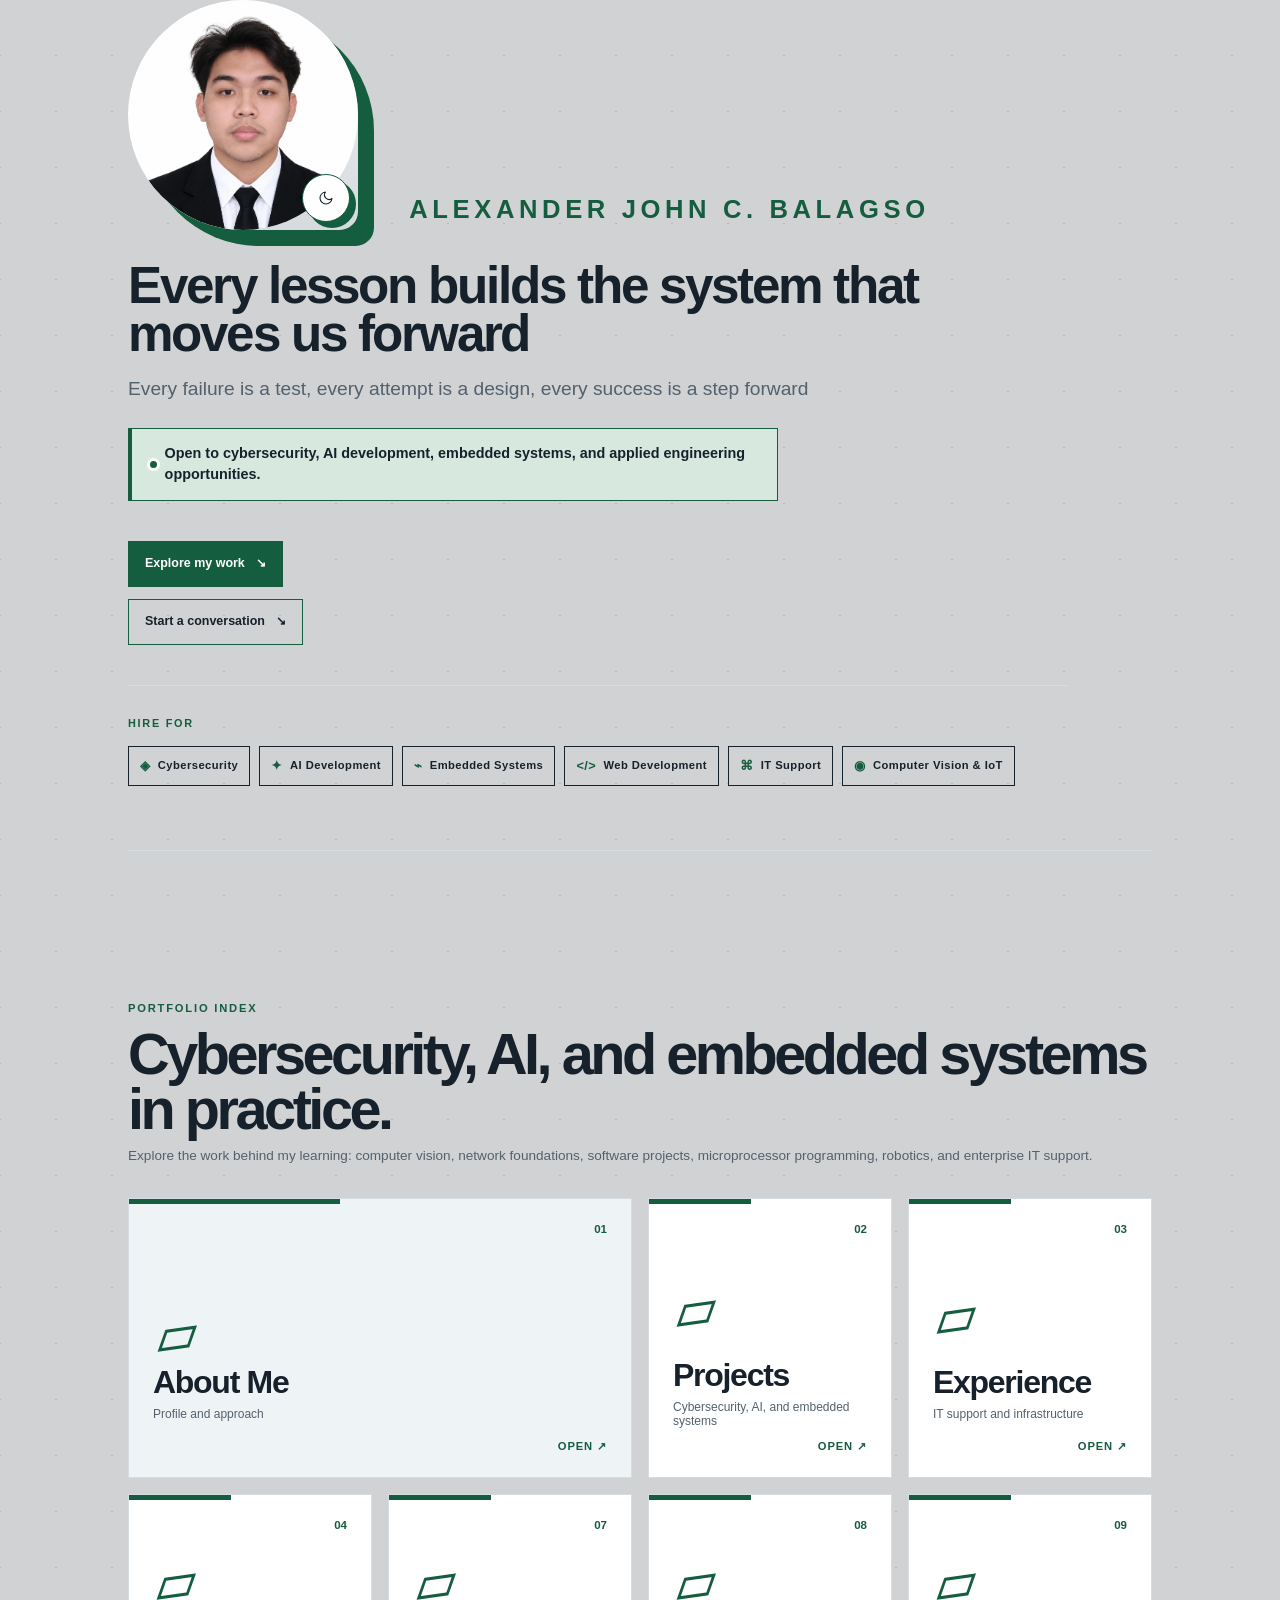
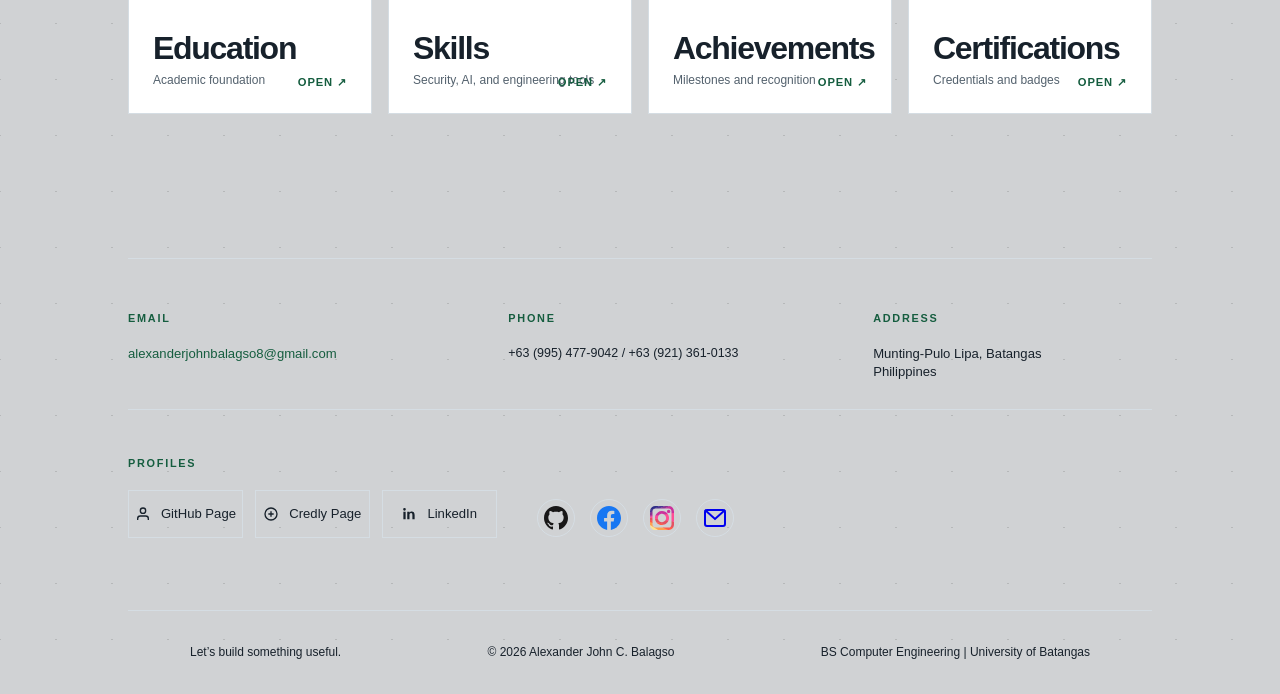
==== commit ebdb47c3: "Refresh portfolio branding and sections Updated the landing page copy and styling to emphasize cyber" ====
--- a/index.html
+++ b/index.html
@@ -4,6 +4,8 @@
   <meta charset="UTF-8">
   <meta name="viewport" content="width=device-width, initial-scale=1.0">
   <title>Alexander John C. Balagso - Portfolio</title>
+  <meta name="description" content="Portfolio of Alexander John C. Balagso, a Computer Engineering student building practical embedded, robotics, web, and IT systems.">
+  <meta name="theme-color" content="#f6f8fa">
   <link rel="stylesheet" href="styles.css">
 </head>
 <body>
@@ -19,40 +21,33 @@
                 <img src="assets/Profile.jpg" alt="Profile">
               </div>
               <div class="theme-control">
-                <button id="theme-toggle" class="theme-toggle" aria-label="Toggle dark mode" aria-pressed="false" title="Toggle dark mode"></button>
+                <button id="theme-toggle" class="theme-toggle" aria-label="Switch to personal dark mode" aria-pressed="false" title="Switch to personal dark mode"></button>
               </div>
             </div>
             <p class="hero-name">Alexander John C. Balagso</p>
-            <h1 class="hero-title">Computer Engineering <span>|</span> Building Practical Hardware, Software &amp; IoT Systems.</h1>
-            <div class="availability"><span class="availability-dot" aria-hidden="true"></span>Seeking Internships &amp; Collaborations in Web Dev, IoT, and Robotics.</div>
+            <h1 class="hero-title">Every lesson builds the system that moves us forward</h1>
+            <p class="hero-summary">Every failure is a test, every attempt is a design, every success is a step forward</p>
+            <div class="availability"><span class="availability-dot" aria-hidden="true"></span>Open to cybersecurity, AI development, embedded systems, and applied engineering opportunities.</div>
+            <div class="hero-actions">
+              <a class="hero-action hero-action-primary" href="#catalog">Explore my work <span aria-hidden="true">↘</span></a>
+              <a class="hero-action" href="#contact">Start a conversation <span aria-hidden="true">↘</span></a>
+            </div>
             <div class="top-hero-meta">
               <div class="hire-section">
                 <div class="info-label">Hire For</div>
                 <div class="tag-list">
+                  <div class="hire-tag"><span class="capability-icon" aria-hidden="true">◈</span>Cybersecurity</div>
+                  <div class="hire-tag"><span class="capability-icon" aria-hidden="true">✦</span>AI Development</div>
+                  <div class="hire-tag"><span class="capability-icon" aria-hidden="true">⌁</span>Embedded Systems</div>
                   <div class="hire-tag"><span class="capability-icon" aria-hidden="true">&lt;/&gt;</span>Web Development</div>
-                  <div class="hire-tag"><span class="capability-icon" aria-hidden="true">◉</span>IoT</div>
-                  <div class="hire-tag"><span class="capability-icon" aria-hidden="true">⌁</span>Robotics</div>
-                  <div class="hire-tag"><span class="capability-icon" aria-hidden="true">◈</span>Cybersecurity</div>
-                  <div class="hire-tag"><span class="capability-icon" aria-hidden="true">⚙</span>Arduino</div>
-                  <div class="hire-tag"><span class="capability-icon" aria-hidden="true">⌘</span>Local IT</div>
+                  <div class="hire-tag"><span class="capability-icon" aria-hidden="true">⌘</span>IT Support</div>
+                  <div class="hire-tag"><span class="capability-icon" aria-hidden="true">◉</span>Computer Vision &amp; IoT</div>
                 </div>
               </div>
-              <div class="brief-skills">
-                <div class="info-label">Skills</div>
-                <div class="skill-list">
-                  <span><b aria-hidden="true">&lt;/&gt;</b>HTML</span>
-                  <span><b aria-hidden="true">#</b>CSS</span>
-                  <span><b aria-hidden="true">JS</b>JavaScript</span>
-                  <span><b aria-hidden="true">&lt;?&gt;</b>PHP</span>
-                  <span><b aria-hidden="true">⌁</b>Embedded Systems</span>
-                  <span><b aria-hidden="true">◉</b>Robotics</span>
-                  <span><b aria-hidden="true">✦</b>AI Training</span>
-                </div>
-              </div>
-            </div>
-          </div>
-
-          <div class="hero-info">
+            </div>
+          </div>
+
+          <div class="hero-info" id="contact">
             <div class="profile-info-row">
               <div class="info-block">
                 <div class="info-label">Email</div>
@@ -167,29 +162,57 @@
       <section class="content-catalog" id="catalog" aria-labelledby="catalog-title">
         <div class="catalog-heading">
           <span class="catalog-kicker">Portfolio index</span>
-          <h2 id="catalog-title">Discover my work</h2>
-          <p>Choose a section to explore the details.</p>
+          <h2 id="catalog-title">Cybersecurity, AI, and embedded systems in practice.</h2>
+          <p>Explore the work behind my learning: computer vision, network foundations, software projects, microprocessor programming, robotics, and enterprise IT support.</p>
         </div>
         <div class="folder-grid">
           <button class="folder-card folder-card-featured" type="button" data-folder="aboutme"><span class="folder-tab">01</span><span class="folder-icon" aria-hidden="true">▱</span><strong>About Me</strong><small>Profile and approach</small><span class="folder-open" aria-hidden="true">Open ↗</span></button>
-          <button class="folder-card" type="button" data-folder="projects"><span class="folder-tab">02</span><span class="folder-icon" aria-hidden="true">▱</span><strong>Projects</strong><small>Systems, robotics, and AI</small><span class="folder-open" aria-hidden="true">Open ↗</span></button>
-          <button class="folder-card" type="button" data-folder="internship"><span class="folder-tab">03</span><span class="folder-icon" aria-hidden="true">▱</span><strong>Internship Experience</strong><small>IT support and infrastructure</small><span class="folder-open" aria-hidden="true">Open ↗</span></button>
+          <button class="folder-card" type="button" data-folder="projects"><span class="folder-tab">02</span><span class="folder-icon" aria-hidden="true">▱</span><strong>Projects</strong><small>Cybersecurity, AI, and embedded systems</small><span class="folder-open" aria-hidden="true">Open ↗</span></button>
+          <button class="folder-card" type="button" data-folder="internship"><span class="folder-tab">03</span><span class="folder-icon" aria-hidden="true">▱</span><strong>Experience</strong><small>IT support and infrastructure</small><span class="folder-open" aria-hidden="true">Open ↗</span></button>
           <button class="folder-card" type="button" data-folder="education"><span class="folder-tab">04</span><span class="folder-icon" aria-hidden="true">▱</span><strong>Education</strong><small>Academic foundation</small><span class="folder-open" aria-hidden="true">Open ↗</span></button>
           <button class="folder-card" type="button" data-folder="hobbies"><span class="folder-tab">05</span><span class="folder-icon" aria-hidden="true">▱</span><strong>Hobbies</strong><small>Games, music, and novels</small><span class="folder-open" aria-hidden="true">Open ↗</span></button>
-          <button class="folder-card" type="button" data-folder="skills"><span class="folder-tab">06</span><span class="folder-icon" aria-hidden="true">▱</span><strong>Skills</strong><small>Tools and technologies</small><span class="folder-open" aria-hidden="true">Open ↗</span></button>
-          <button class="folder-card" type="button" data-folder="achievements"><span class="folder-tab">07</span><span class="folder-icon" aria-hidden="true">▱</span><strong>Achievements</strong><small>Milestones and recognition</small><span class="folder-open" aria-hidden="true">Open ↗</span></button>
-          <button class="folder-card" type="button" data-folder="certifications"><span class="folder-tab">08</span><span class="folder-icon" aria-hidden="true">▱</span><strong>Certifications</strong><small>Credentials and badges</small><span class="folder-open" aria-hidden="true">Open ↗</span></button>
+          <button class="folder-card personal-folder-card" type="button" data-folder="personal"><span class="folder-tab">06</span><span class="folder-icon" aria-hidden="true">▱</span><strong>Personal Life</strong><small>Milestones, interests, and growth</small><span class="folder-open" aria-hidden="true">Open ↗</span></button>
+          <button class="folder-card" type="button" data-folder="skills"><span class="folder-tab">07</span><span class="folder-icon" aria-hidden="true">▱</span><strong>Skills</strong><small>Security, AI, and engineering tools</small><span class="folder-open" aria-hidden="true">Open ↗</span></button>
+          <button class="folder-card" type="button" data-folder="achievements"><span class="folder-tab">08</span><span class="folder-icon" aria-hidden="true">▱</span><strong>Achievements</strong><small>Milestones and recognition</small><span class="folder-open" aria-hidden="true">Open ↗</span></button>
+          <button class="folder-card" type="button" data-folder="certifications"><span class="folder-tab">09</span><span class="folder-icon" aria-hidden="true">▱</span><strong>Certifications</strong><small>Credentials and badges</small><span class="folder-open" aria-hidden="true">Open ↗</span></button>
         </div>
       </section>
 
       <!-- About Me Section -->
       <div class="detail-section" id="aboutme">
-        <h2 class="section-title">About Me</h2>
+          <h2 class="section-title">About Me</h2>
         <div class="detail-cards">
           <div class="detail-card">
-            <p>I'm <span class="highlight">Alexander John C. Balagso</span>, a <span class="program">BS Computer Engineering</span> student at the University of Batangas with a passion for building innovative solutions across embedded systems, networking, and cybersecurity.</p>
-            <p style="margin-top: 15px;">With hands-on experience in microprocessor architecture, IoT development, robotics, and network infrastructure, I combine theoretical knowledge with practical expertise. I specialize in low-level programming, embedded systems design, and creating intelligent connected devices. My technical foundation spans hardware-software integration, real-time systems, and network protocols, enabling me to tackle complex engineering challenges and deliver scalable solutions.</p>
-            <p style="margin-top: 15px;">During my internship with the ZAMA PH IT Department, I extended that foundation into enterprise IT support by handling Ticket System requests, user access, device deployment, network troubleshooting, and technical documentation across departments.</p>
+            <p>I'm <span class="highlight">Alexander John C. Balagso</span>, a <span class="program">BS Computer Engineering</span> student at the University of Batangas building toward a career in cybersecurity and AI development.</p>
+            <p style="margin-top: 15px;">I enjoy understanding how systems work under the hood, finding where they can fail, and building tools that make them more useful and resilient. My current focus includes computer vision, AI-assisted applications, embedded systems, networking, security fundamentals, and software that connects reliably to the real world.</p>
+            <p style="margin-top: 15px;">My internship with the ZAMA PH IT Department strengthened that direction through enterprise support, user access, device deployment, network troubleshooting, security-related tools, and technical documentation across departments.</p>
+            <div class="personal-about">
+              <span class="personal-about-label">Personal note</span>
+              <p>Outside of technical work, I enjoy online games, music, and novels. They give me space to reset, stay curious, and notice how people build worlds, solve problems, and tell stories.</p>
+              <p>I tend to learn by taking things apart, asking why they work, and trying to make the next version better. That mindset is what keeps me moving between code, hardware, security, and AI.</p>
+              <div class="personal-folder-grid">
+                <div class="personal-folder">
+                  <span class="personal-folder-tab">01 · DRIVE</span>
+                  <h3>What drives me</h3>
+                  <p>I like the moment an idea becomes something real, testable, and useful to another person.</p>
+                </div>
+                <div class="personal-folder">
+                  <span class="personal-folder-tab">02 · PROCESS</span>
+                  <h3>How I learn</h3>
+                  <p>I learn through hands-on experiments, troubleshooting, documentation, and improving a project one version at a time.</p>
+                </div>
+                <div class="personal-folder">
+                  <span class="personal-folder-tab">03 · VALUES</span>
+                  <h3>What I value</h3>
+                  <p>Curiosity, patience, clear communication, and building technology that is dependable rather than impressive only on the surface.</p>
+                </div>
+                <div class="personal-folder">
+                  <span class="personal-folder-tab">04 · NEXT</span>
+                  <h3>Looking ahead</h3>
+                  <p>I want to grow into an engineer who can make intelligent systems more secure, useful, and understandable.</p>
+                </div>
+              </div>
+            </div>
           </div>
         </div>
       </div>
@@ -332,9 +355,9 @@
         </div>
       </div>
 
-      <!-- Internship Experience Section -->
+      <!-- Experience Section -->
       <div class="detail-section" id="internship">
-        <h2 class="section-title">Internship Experience</h2>
+        <h2 class="section-title">Experience</h2>
         <div class="detail-cards internship-cards">
           <div class="detail-card internship-overview">
             <span class="internship-eyebrow">Professional experience</span>
@@ -496,6 +519,33 @@
             </figure>
           </div>
           <p>I'm passionate about reading novels across different genres. It helps me expand my imagination and gain new perspectives on life and technology.</p>
+        </div>
+      </div>
+    </div>
+
+    <!-- Personal Life Section -->
+    <div class="detail-section" id="personal">
+      <h2 class="section-title">Personal Life</h2>
+      <div class="detail-cards personal-life-cards">
+        <div class="detail-card">
+          <h3>Personal Milestones</h3>
+          <p>Earned a municipal full scholarship, completed an IT internship, and continued building a technical foundation through Computer Engineering projects.</p>
+          <div class="detail-label"><strong>Direction:</strong><br>Growing through consistent study, practice, and real-world experience.</div>
+        </div>
+        <div class="detail-card">
+          <h3>Community &amp; Competition</h3>
+          <p>Organized community gaming tournaments and developed an appreciation for teamwork, fair play, communication, and creating enjoyable experiences for others.</p>
+          <div class="detail-label"><strong>Learned:</strong><br>Leadership, coordination, responsibility, and problem-solving under pressure.</div>
+        </div>
+        <div class="detail-card">
+          <h3>Life Outside Technology</h3>
+          <p>Before focusing more deeply on technology, I enjoyed cycling, running, and hanging out with friends. I still value those experiences because they taught me to stay active, make time for people, and keep a healthy balance outside of school and projects.</p>
+          <div class="detail-label"><strong>Personal balance:</strong><br>Movement, friendship, curiosity, creativity, and steady progress.</div>
+        </div>
+        <div class="detail-card">
+          <h3>Currently Growing</h3>
+          <p>I'm continuing to develop toward cybersecurity, AI development, and embedded systems while looking for opportunities to learn from experienced teams.</p>
+          <div class="detail-label"><strong>Next step:</strong><br>Build more secure, intelligent, and useful systems.</div>
         </div>
       </div>
     </div>
@@ -698,6 +748,7 @@
     <!-- Footer -->
     <footer>
       <div class="footer-content">
+        <div>Let’s build something useful.</div>
         <div>© 2026 Alexander John C. Balagso</div>
         <div>BS Computer Engineering | University of Batangas</div>
       </div>
@@ -886,9 +937,13 @@
         if (document.body.classList.contains('dark')) {
           themeToggle.innerHTML = sunSVG;
           themeToggle.setAttribute('aria-pressed', 'true');
+          themeToggle.setAttribute('aria-label', 'Switch to professional light mode');
+          themeToggle.setAttribute('title', 'Switch to professional light mode');
         } else {
           themeToggle.innerHTML = moonSVG;
           themeToggle.setAttribute('aria-pressed', 'false');
+          themeToggle.setAttribute('aria-label', 'Switch to personal dark mode');
+          themeToggle.setAttribute('title', 'Switch to personal dark mode');
         }
       }
 
--- a/styles.css
+++ b/styles.css
@@ -1062,10 +1062,11 @@
 }
 
 .hero-name {
+  align-self: flex-end;
   margin: 0 0 1.25rem;
   color: var(--accent);
   font-family: 'Trebuchet MS', sans-serif;
-  font-size: 0.8rem;
+  font-size: 1.8rem;
   font-weight: 700;
   letter-spacing: 0.18em;
   text-transform: uppercase;
@@ -1075,7 +1076,7 @@
   max-width: 940px;
   margin-bottom: 1.5rem;
   color: var(--text);
-  font-size: clamp(3.1rem, 6.2vw, 7.2rem);
+  font-size: clamp(2.5rem, 4.2vw, 4.6rem);
   line-height: 0.94;
   letter-spacing: -0.045em;
 }
@@ -1158,7 +1159,7 @@
 @media (max-width: 768px) {
   .hero-profile h1 {
     max-width: 620px;
-    font-size: clamp(2.8rem, 12vw, 5rem);
+    font-size: clamp(2.2rem, 8vw, 3.6rem);
   }
 
   .hero-name {
@@ -1561,39 +1562,43 @@
   }
 }
 
-/* Editorial portfolio refresh: keeps the existing content and interactions intact. */
+/* Light mode is the professional presentation; dark mode reveals the more personal view. */
 :root {
-  --bg: #f4f0e8;
-  --surface: #fffdf8;
-  --surface-elevated: #f8f3ea;
-  --surface-muted: #ebe4d8;
-  --text: #1d211d;
-  --muted: #d9d1c4;
-  --muted-text: #667066;
-  --accent: #2f6f52;
-  --accent-muted: #cfe1d5;
-  --accent-line: #2f6f52;
-  --shadow: rgba(39, 32, 22, 0.12);
-  --shadow-strong: rgba(39, 32, 22, 0.08);
+  --bg: #f5f7f9;
+  --surface: #ffffff;
+  --surface-elevated: #eef3f6;
+  --surface-muted: #e5ebef;
+  --text: #17212b;
+  --muted: #d5dde3;
+  --muted-text: #53616d;
+  --accent: #155d3f;
+  --accent-muted: #d7e8df;
+  --accent-line: #155d3f;
+  --shadow: rgba(23, 33, 43, 0.1);
+  --shadow-strong: rgba(23, 33, 43, 0.16);
 }
 
 body.dark {
-  --bg: #171a17;
-  --surface: #20241f;
-  --surface-elevated: #292e28;
-  --surface-muted: #30362f;
-  --text: #f4f0e8;
-  --muted: #414a40;
-  --muted-text: #b6c0b4;
+  --bg: #171512;
+  --surface: #211e1a;
+  --surface-elevated: #2b2721;
+  --surface-muted: #363027;
+  --text: #f4efe5;
+  --muted: #51483c;
+  --muted-text: #c3b9a9;
   --accent: #8bc49a;
-  --accent-muted: #244b36;
+  --accent-muted: #294334;
   --accent-line: #8bc49a;
 }
 
 body {
-  font-family: Georgia, 'Times New Roman', serif;
+  font-family: 'Trebuchet MS', 'Segoe UI', sans-serif;
   background: var(--bg);
   line-height: 1.55;
+}
+
+body.dark {
+  font-family: Georgia, 'Times New Roman', serif;
 }
 
 body::before {
@@ -1607,6 +1612,71 @@
   z-index: -1;
 }
 
+.hero-kicker {
+  margin-bottom: 1rem;
+  color: var(--accent);
+  font-family: 'Trebuchet MS', sans-serif;
+  font-size: 0.72rem;
+  font-weight: 700;
+  letter-spacing: 0.14em;
+  line-height: 1.4;
+  text-transform: uppercase;
+}
+
+.hero-summary {
+  grid-column: 1 / -1;
+  max-width: 940px;
+  margin: -0.5rem 0 1.5rem;
+  color: var(--muted-text);
+  font-size: clamp(1rem, 1.5vw, 1.2rem);
+  line-height: 1.55;
+}
+
+.hero-actions {
+  display: flex;
+  flex-wrap: wrap;
+  gap: 0.75rem;
+  margin: 0 0 2.5rem;
+}
+
+.hero-action {
+  display: inline-flex;
+  align-items: center;
+  gap: 0.7rem;
+  min-height: 2.9rem;
+  padding: 0.7rem 1rem;
+  border: 1px solid var(--accent-line);
+  color: var(--text);
+  font-family: 'Trebuchet MS', sans-serif;
+  font-size: 0.78rem;
+  font-weight: 700;
+  text-decoration: none;
+  transition: transform 220ms ease, background-color 220ms ease, color 220ms ease;
+}
+
+.hero-action:hover,
+.hero-action:focus-visible {
+  background: var(--surface-elevated);
+  color: var(--accent);
+  transform: translateY(-3px);
+}
+
+.hero-action-primary {
+  background: var(--accent);
+  color: #fff;
+  border-color: var(--accent);
+}
+
+.hero-action-primary:hover,
+.hero-action-primary:focus-visible {
+  background: var(--text);
+  color: var(--bg);
+}
+
+body.dark .hero-action-primary {
+  color: #07101a;
+}
+
 .container,
 .main-content {
   max-width: none;
@@ -1636,14 +1706,14 @@
   grid-template-columns: minmax(0, 1.15fr) minmax(300px, 0.85fr);
   gap: clamp(3rem, 9vw, 9rem);
   align-items: end;
-  min-height: 680px;
+  min-height: 0;
 }
 
 .hero-content {
   display: flex;
   flex-direction: column;
   align-items: stretch;
-  justify-content: flex-end;
+  justify-content: flex-start;
   gap: clamp(3rem, 8vw, 7rem);
 }
 
@@ -1653,6 +1723,7 @@
 }
 
 .profile-image-wrapper {
+  align-self: flex-start;
   margin-bottom: 2.5rem;
   max-width: none;
 }
@@ -1703,7 +1774,7 @@
 
 .top-hero-meta {
   display: grid;
-  grid-template-columns: minmax(0, 1.35fr) minmax(220px, 0.8fr);
+  grid-template-columns: 1fr;
   gap: 2rem;
   width: 100%;
   max-width: 850px;
@@ -2131,6 +2202,20 @@
     font-size: clamp(3.4rem, 17vw, 6rem);
   }
 
+  .hero-profile {
+    align-items: flex-start;
+    text-align: left;
+  }
+
+  .profile-image-wrapper {
+    align-self: flex-start;
+  }
+
+  .hero-name {
+    align-self: flex-start;
+    font-size: 0.7rem;
+  }
+
   .top-hero-meta {
     grid-template-columns: 1fr;
     gap: 1.5rem;
@@ -2346,7 +2431,7 @@
 
 .catalog-heading h2 {
   margin: 0.5rem 0;
-  font-size: clamp(2.5rem, 6vw, 6rem);
+  font-size: clamp(2.2rem, 4.5vw, 4.4rem);
   line-height: 0.95;
   letter-spacing: -0.06em;
 }
@@ -2718,11 +2803,6 @@
     grid-column: span 2;
   }
 
-  body.dark .folder-card[data-folder="certifications"] {
-    grid-column: 1 / -1;
-    justify-self: center;
-    width: calc(50% - 0.5rem);
-  }
 }
 
 @media (prefers-reduced-motion: reduce) {
@@ -2950,23 +3030,37 @@
 .hero-profile {
   position: relative;
   max-width: 980px;
+  display: grid;
+  grid-template-columns: minmax(150px, 230px) minmax(0, 1fr);
+  column-gap: clamp(1.5rem, 4vw, 4rem);
+  align-items: center;
 }
 
 .hero-name {
-  margin: 0 0 1.25rem;
+  grid-column: 2;
+  grid-row: 1;
+  margin: 0;
   color: var(--accent);
   font-family: 'Trebuchet MS', sans-serif;
-  font-size: 0.8rem;
+  font-size: clamp(1.1rem, 2vw, 1.7rem);
   font-weight: 700;
   letter-spacing: 0.18em;
   text-transform: uppercase;
 }
 
+.profile-image-wrapper {
+  grid-column: 1;
+  grid-row: 1;
+  margin-bottom: 0;
+}
+
 .hero-profile h1 {
+  grid-column: 1 / -1;
+  grid-row: 2;
   max-width: 940px;
-  margin-bottom: 1.5rem;
+  margin: 2rem 0 1.5rem;
   color: var(--text);
-  font-size: clamp(3.1rem, 6.2vw, 7.2rem);
+  font-size: clamp(2.2rem, 4vw, 4rem);
   line-height: 0.94;
   letter-spacing: -0.045em;
 }
@@ -2976,6 +3070,7 @@
 }
 
 .availability {
+  grid-column: 1 / -1;
   max-width: 650px;
   margin: 0 0 2.5rem;
   padding: 0.9rem 1.1rem;
@@ -2990,6 +3085,7 @@
 }
 
 .top-hero-meta {
+  grid-column: 1 / -1;
   max-width: 940px;
   gap: clamp(1.5rem, 4vw, 4rem);
 }
@@ -3052,11 +3148,30 @@
   }
 
   .hero-profile h1 {
+    grid-column: auto;
+    grid-row: auto;
     max-width: 620px;
-    font-size: clamp(2.8rem, 12vw, 5rem);
+    margin-top: 0;
+    font-size: clamp(2rem, 8vw, 3rem);
+  }
+
+  .hero-profile {
+    display: flex;
+    flex-direction: column;
+    align-items: flex-start;
+    gap: 0;
+  }
+
+  .profile-image-wrapper {
+    grid-column: auto;
+    grid-row: auto;
+    margin-bottom: 2.5rem;
   }
 
   .hero-name {
+    grid-column: auto;
+    grid-row: auto;
+    margin: 0 0 1.25rem;
     font-size: 0.7rem;
   }
 
@@ -3075,8 +3190,14 @@
 
 /* Hobbies are part of the dark-theme presentation only. */
 body:not(.dark) [data-folder="hobbies"],
-body:not(.dark) #hobbies {
+body:not(.dark) #hobbies,
+body:not(.dark) [data-folder="personal"],
+body:not(.dark) #personal {
   display: none;
+}
+
+.personal-folder-card::before {
+  background: var(--accent);
 }
 
 /* Keep the theme switch attached to the profile frame. */
@@ -3087,8 +3208,8 @@
 
 .profile-image-wrapper .theme-control {
   position: absolute;
-  right: -1.1rem;
-  bottom: -1.1rem;
+  right: 0.5rem;
+  bottom: 0.5rem;
   z-index: 3;
 }
 
@@ -3110,6 +3231,96 @@
   border-color: transparent;
 }
 
+.personal-about {
+  display: none;
+}
+
+body.dark .personal-about {
+  display: block;
+  margin-top: 1.75rem;
+  padding-top: 1.25rem;
+  border-top: 1px solid var(--muted);
+  color: var(--muted-text);
+}
+
+.personal-about p + p {
+  margin-top: 0.9rem;
+}
+
+.personal-about-label {
+  display: block;
+  margin-bottom: 0.55rem;
+  color: var(--accent);
+  font-size: 0.72rem;
+  font-weight: 700;
+  letter-spacing: 0.14em;
+  text-transform: uppercase;
+}
+
+.personal-folder-grid {
+  display: grid;
+  grid-template-columns: repeat(2, minmax(0, 1fr));
+  gap: 1rem;
+  margin-top: 1.4rem;
+}
+
+.personal-folder {
+  position: relative;
+  min-height: 145px;
+  padding: 1rem;
+  background: var(--surface-elevated);
+  border: 1px solid var(--muted);
+  transition: transform 220ms ease, border-color 220ms ease, background-color 220ms ease;
+}
+
+.personal-folder::before {
+  content: '';
+  position: absolute;
+  top: -1px;
+  left: -1px;
+  width: 42%;
+  height: 0.3rem;
+  background: var(--accent);
+}
+
+.personal-folder:hover {
+  background: var(--accent-muted);
+  border-color: var(--accent);
+  transform: translateY(-3px) rotate(-0.5deg);
+}
+
+.personal-folder:nth-child(2n):hover {
+  transform: translateY(-3px) rotate(0.5deg);
+}
+
+.personal-folder-tab {
+  display: block;
+  margin-bottom: 1.1rem;
+  color: var(--accent);
+  font-family: 'Trebuchet MS', sans-serif;
+  font-size: 0.65rem;
+  font-weight: 700;
+  letter-spacing: 0.12em;
+}
+
+.personal-folder h3 {
+  margin-bottom: 0.35rem;
+  color: var(--text);
+  font-family: inherit;
+  font-size: 0.95rem;
+}
+
+.personal-folder p {
+  font-size: 0.9rem;
+  line-height: 1.55;
+}
+
+@media (max-width: 620px) {
+  .personal-folder-grid {
+    grid-template-columns: 1fr;
+  }
+}
+
 .profile-image-wrapper .theme-toggle:hover {
   background: var(--accent-muted);
   transform: translate(-2px, -2px);
@@ -3117,8 +3328,8 @@
 
 @media (max-width: 768px) {
   .profile-image-wrapper .theme-control {
-    right: -0.7rem;
-    bottom: -0.7rem;
+    right: 0.35rem;
+    bottom: 0.35rem;
   }
 
   .profile-image-wrapper .theme-toggle {
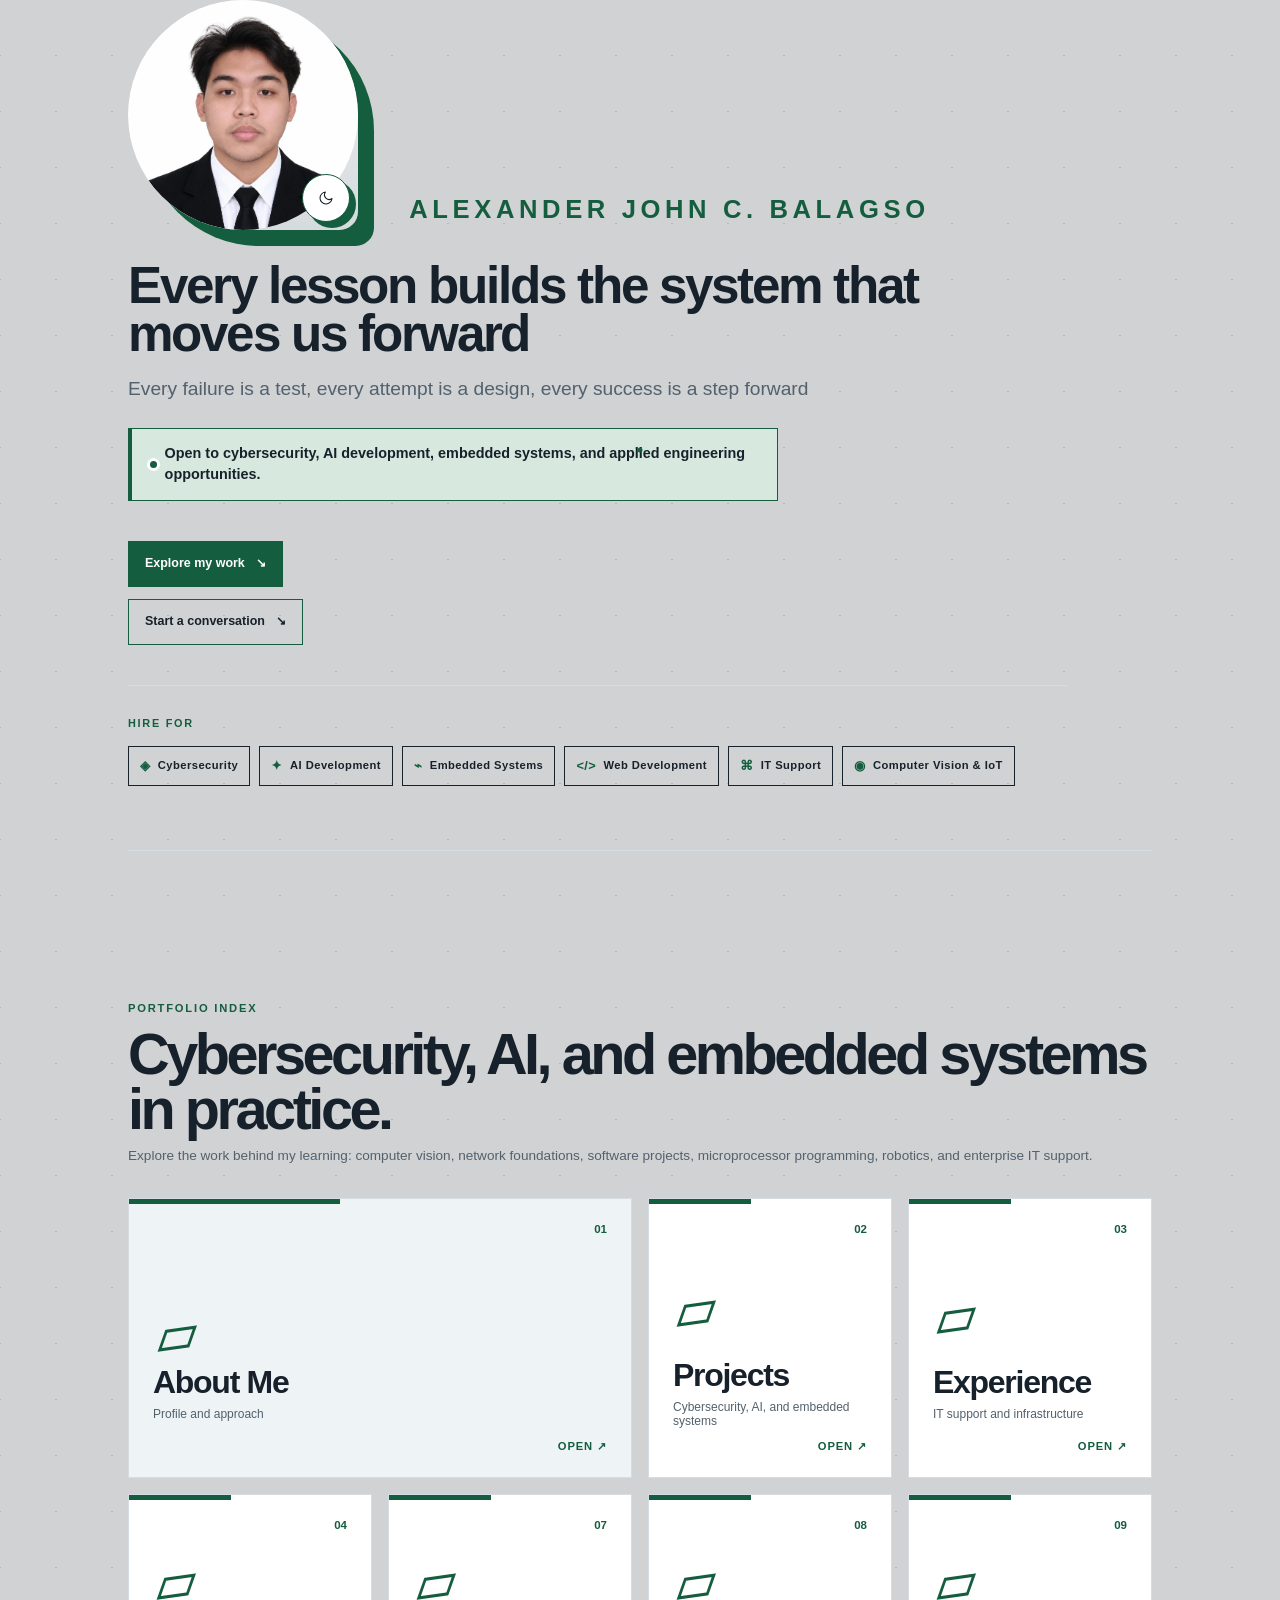
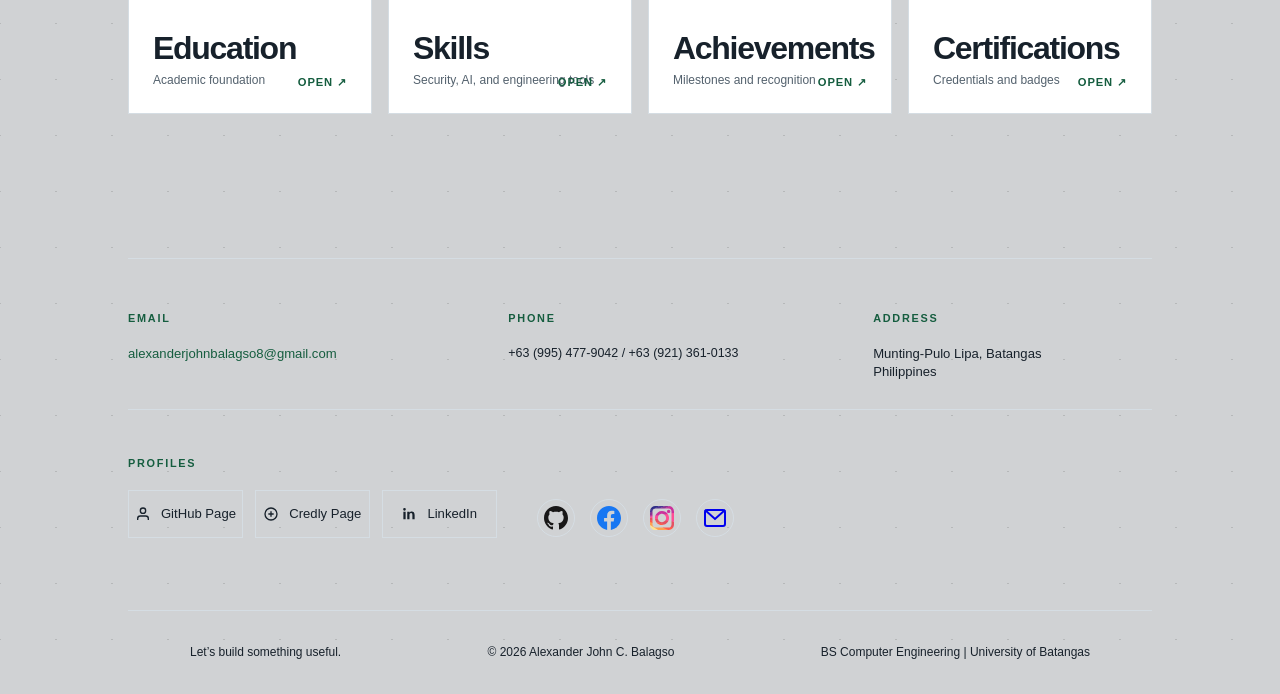
==== commit e8e49235: "Add cursor" ====
--- a/index.html
+++ b/index.html
@@ -9,6 +9,9 @@
   <link rel="stylesheet" href="styles.css">
 </head>
 <body>
+  <div class="cursor cursor-dot" aria-hidden="true"></div>
+  <div class="cursor cursor-ring" aria-hidden="true"></div>
+
   <div class="container">
     <!-- Main Content -->
     <div class="main-content">
@@ -757,6 +760,47 @@
   </div>
 
   <script>
+    const cursorDot = document.querySelector('.cursor-dot');
+    const pointerQuery = window.matchMedia('(hover: hover) and (pointer: fine)');
+
+    if (cursorDot && pointerQuery.matches) {
+      document.body.classList.add('cursor-enabled');
+
+      let mouseX = window.innerWidth / 2;
+      let mouseY = window.innerHeight / 2;
+
+      const moveCursor = () => {
+        const hoverScale = cursorDot.classList.contains('cursor--hover') ? 1.5 : 1;
+        const activeScale = cursorDot.classList.contains('cursor--active') ? 1.25 : 1;
+        const scale = hoverScale * activeScale;
+
+        cursorDot.style.transform = `translate(${mouseX}px, ${mouseY}px) translate(-50%, -50%) scale(${scale})`;
+        requestAnimationFrame(moveCursor);
+      };
+
+      document.addEventListener('pointermove', event => {
+        mouseX = event.clientX;
+        mouseY = event.clientY;
+      });
+
+      document.addEventListener('pointerdown', () => cursorDot.classList.add('cursor--active'));
+      document.addEventListener('pointerup', () => cursorDot.classList.remove('cursor--active'));
+      document.addEventListener('pointerleave', () => {
+        cursorDot.style.opacity = '0';
+      });
+      document.addEventListener('pointerenter', () => {
+        cursorDot.style.opacity = '1';
+      });
+
+      document.querySelectorAll('a, button, .folder-card, .profile-image, .portfolio-link, .hero-action, .theme-toggle, .social-links a').forEach(element => {
+        element.addEventListener('mouseenter', () => cursorDot.classList.add('cursor--hover'));
+        element.addEventListener('mouseleave', () => cursorDot.classList.remove('cursor--hover'));
+      });
+
+      cursorDot.style.opacity = '1';
+      requestAnimationFrame(moveCursor);
+    }
+
     // Open each portfolio section as a folder-like detail view.
     const navLinks = document.querySelectorAll('.nav-link');
     const detailSections = document.querySelectorAll('.detail-section');
--- a/styles.css
+++ b/styles.css
@@ -19,6 +19,9 @@
   --shadow: rgba(15,23,32,0.06);
   --shadow-strong: rgba(0,0,0,0.08);
   --accent-line: rgba(21,93,63,0.14);
+  --cursor-dot-size: 5px;
+  --cursor-color: rgba(21, 93, 63, 0.96);
+  --cursor-glow: rgba(21, 93, 63, 0.18);
 }
 
 /* Dark mode overrides applied when `body` has the `dark` class */
@@ -81,6 +84,72 @@
   line-height: 1.6;
 }
 
+@media (hover: hover) and (pointer: fine) {
+  body {
+    cursor: none;
+  }
+
+  a,
+  button,
+  input,
+  textarea,
+  select,
+  [role="button"],
+  .folder-card,
+  .portfolio-link,
+  .hero-action,
+  .theme-toggle,
+  .profile-image,
+  .social-links a {
+    cursor: none !important;
+  }
+}
+
+.cursor {
+  position: fixed;
+  left: 0;
+  top: 0;
+  pointer-events: none;
+  z-index: 9999;
+  opacity: 0;
+  transform: translate(-50%, -50%);
+  transition: opacity 180ms ease, width 180ms ease, height 180ms ease, border-color 180ms ease, background-color 180ms ease, box-shadow 180ms ease;
+}
+
+.cursor-dot {
+  width: var(--cursor-dot-size);
+  height: var(--cursor-dot-size);
+  border-radius: 50%;
+  background: var(--cursor-color);
+  box-shadow: 0 0 12px var(--cursor-glow);
+}
+
+.cursor-ring {
+  display: none !important;
+}
+
+body.cursor-enabled .cursor {
+  opacity: 1;
+}
+
+body.cursor-enabled .cursor-dot.cursor--active,
+body.cursor-enabled .cursor-dot.cursor--hover {
+  width: 7px;
+  height: 7px;
+  box-shadow: 0 0 16px rgba(21, 93, 63, 0.24);
+}
+
+
+@media (pointer: coarse) {
+  .cursor {
+    display: none;
+  }
+
+  body {
+    cursor: auto;
+  }
+}
+
 /* Animations */
 @keyframes fadeInDown {
   from {
